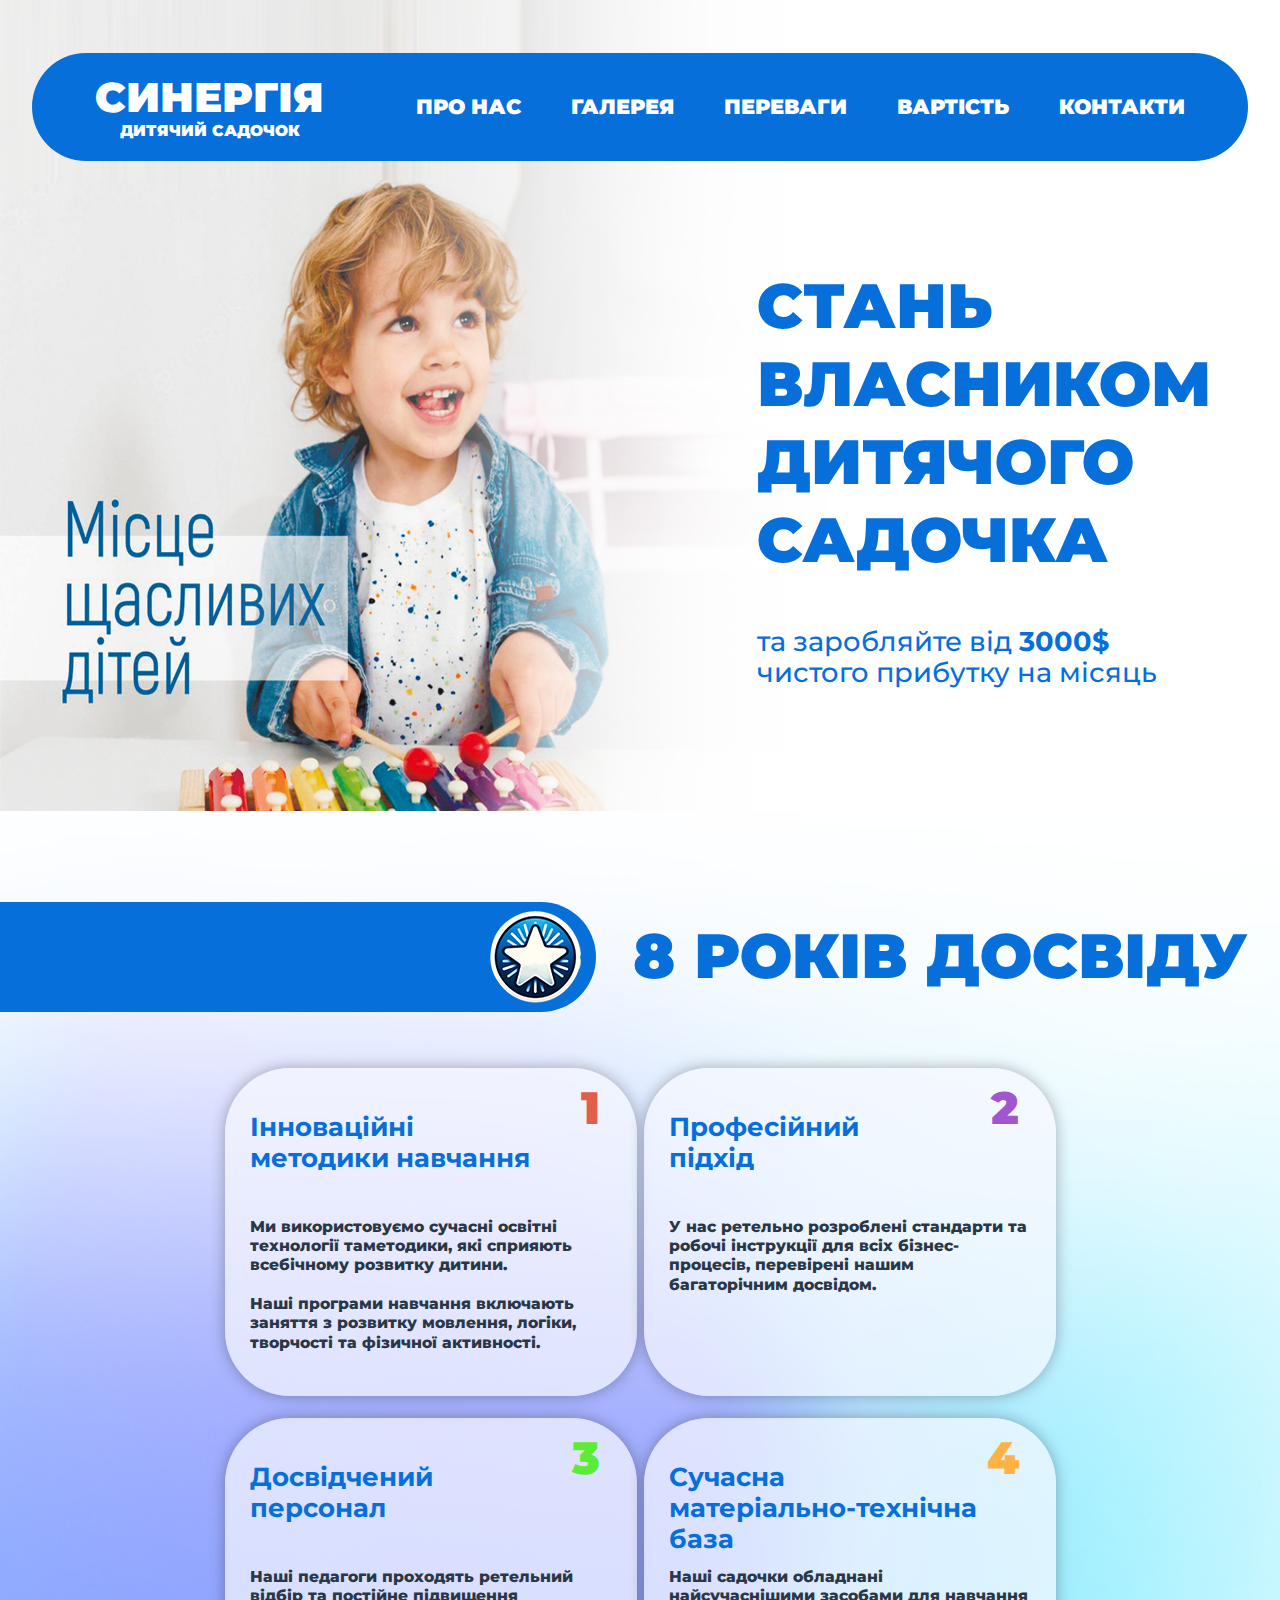
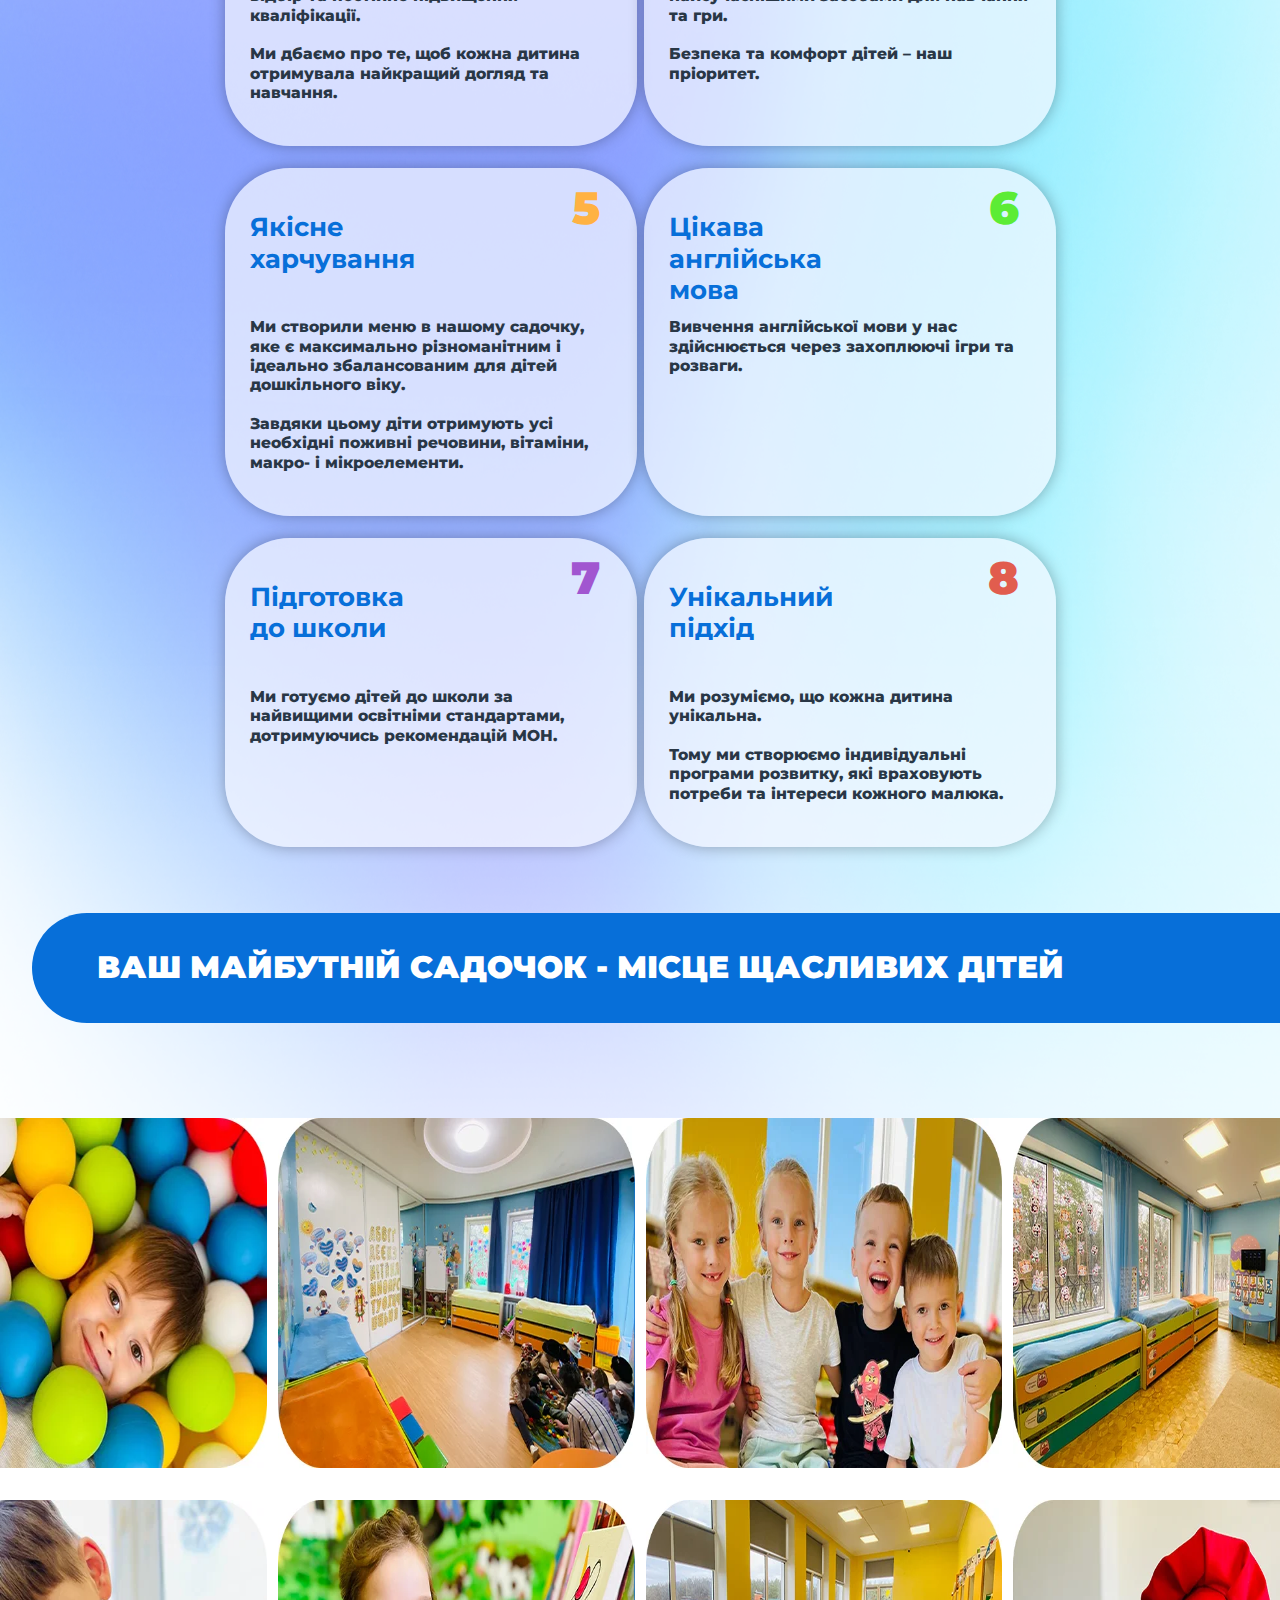
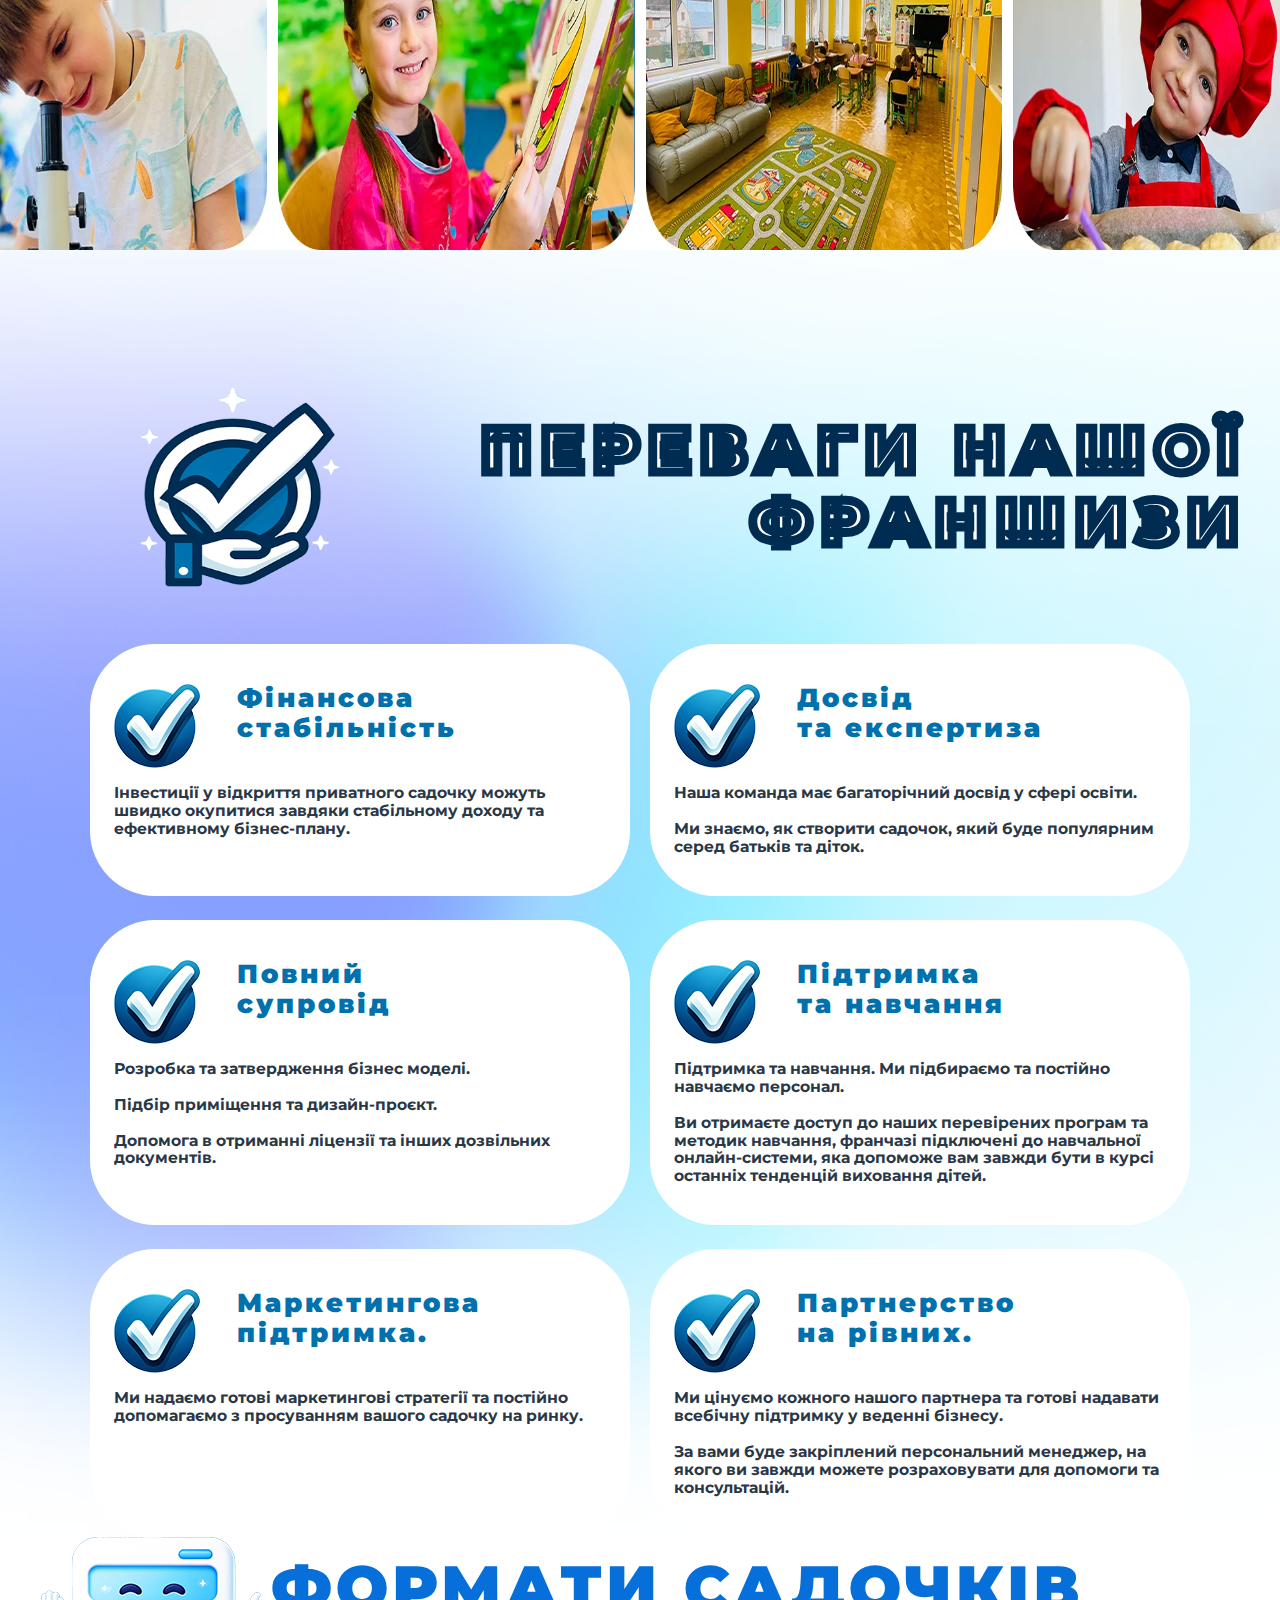
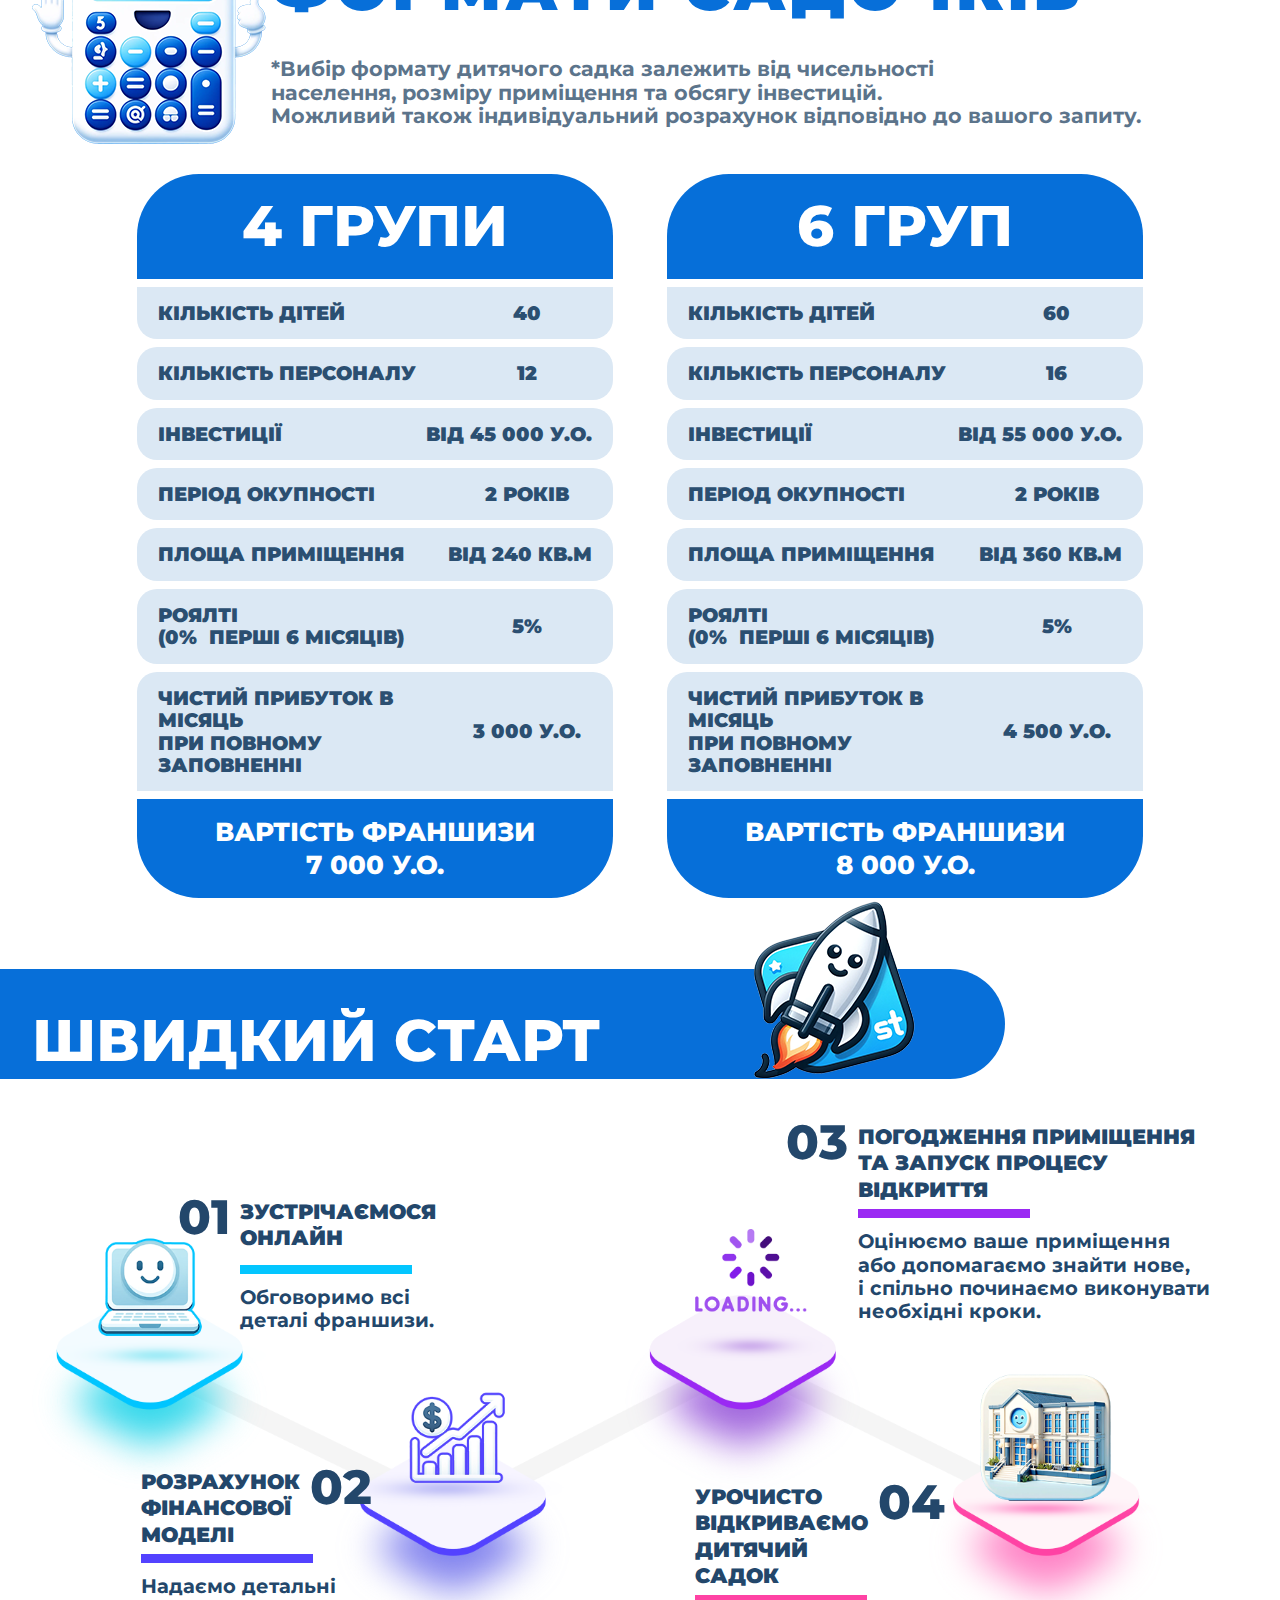
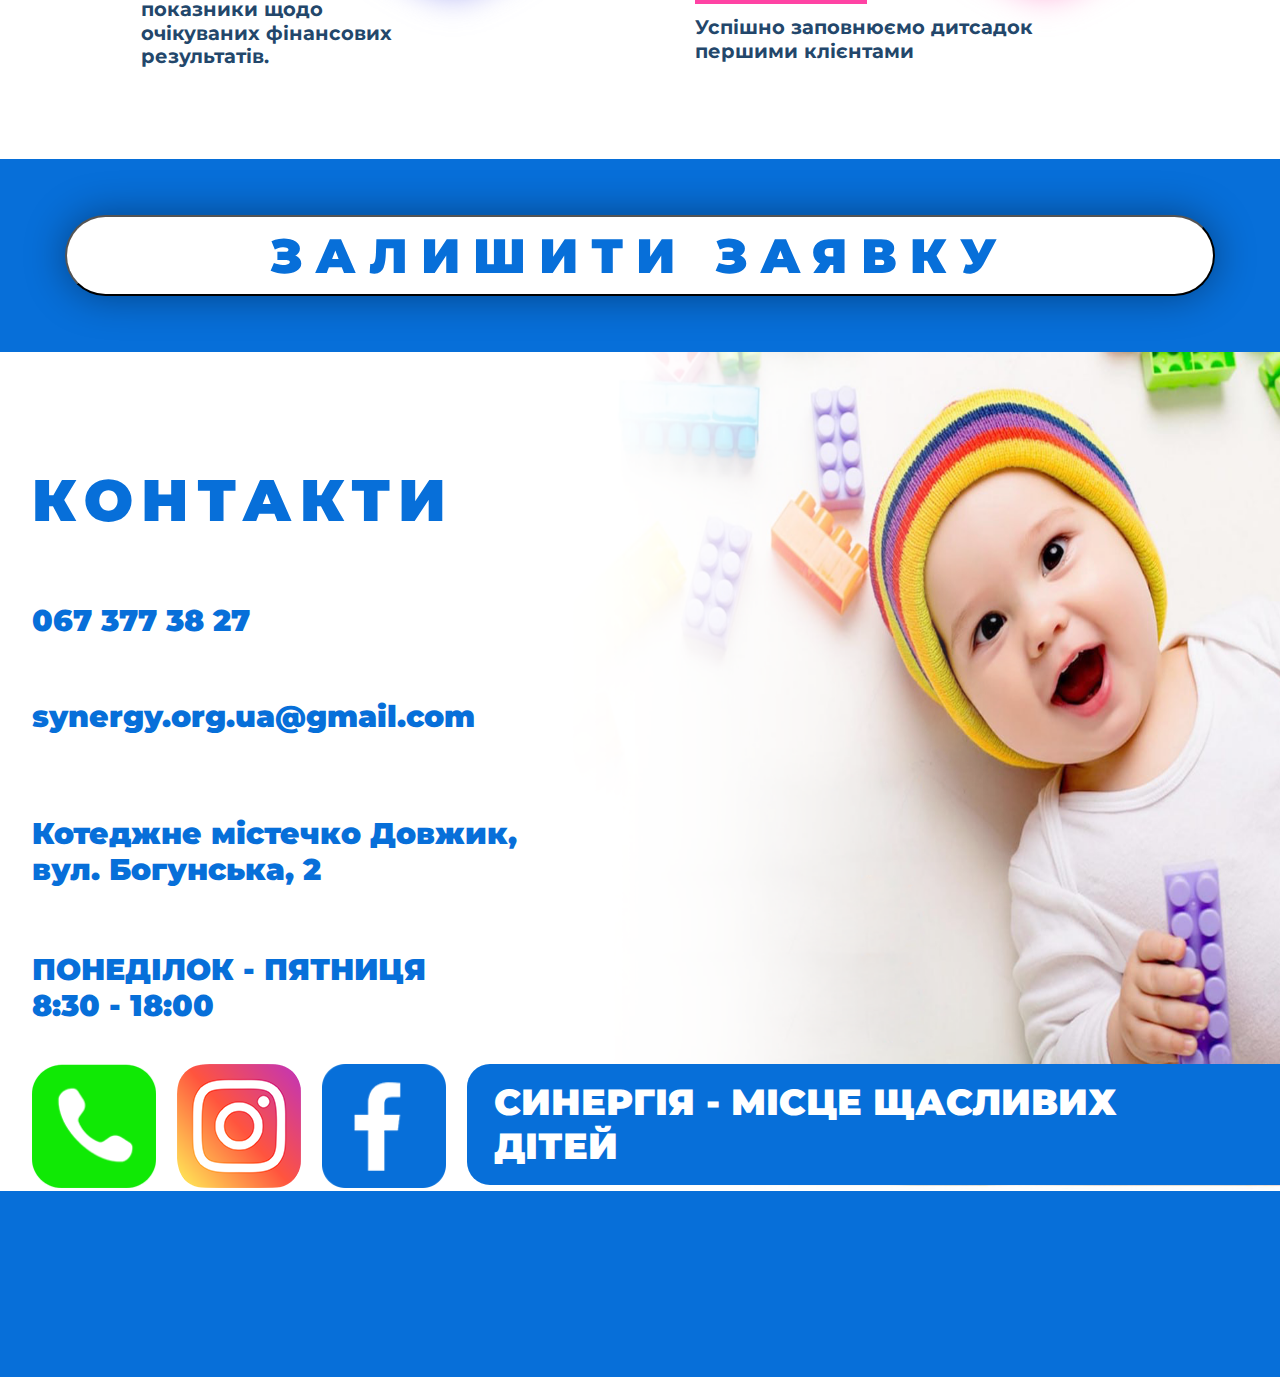
==== index.html @ 69e4f511 "feat: SY-12 added logo and meta" ====
<!DOCTYPE html>
<html lang="en">

<head>
    <meta charset="UTF-8">
    <meta name="viewport" content="width=device-width, initial-scale=1.0">
    <title>Франшиза дитячого садочку «Синергія»</title>
    <meta name="description"
        content="Понад 8 років на досвіду. Повний супровід відкриття садочку. Станьте власником прибуткового освітнього бізнесу та заробляйте разом з нами.">
    <link rel="stylesheet" href="styles.css">
    <link rel="shortcut icon" href="public/images/logo.ico" type="image/x-icon">
</head>

<body>
    <header>
        <div class="container">
            <div class="header-navigation-wrapper">
                <h1 class="header-main-title">
                    <b>Синергія </b><br>
                    дитячий садочок
                </h1>

                <nav id="header-navigation" class="header-navigation">
                    <ul>
                        <li><a href="#about-us" class="header-navigation-link">Про нас</a> </li>
                        <li><a href="#gallery" class="header-navigation-link">Галерея</a></li>
                        <li><a href="#benefits" class="header-navigation-link">Переваги</a></li>
                        <li><a href="#price" class="header-navigation-link">Вартість</a></li>
                        <li><a href="#contacts" class="header-navigation-link">Контакти</a></li>
                    </ul>
                </nav>

                <div id="mobile-menu-burger" class="mobile-menu-burger">
                    <div></div>
                    <div></div>
                    <div></div>
                </div>
            </div>

            <div class="header-content-wrapper">
                <div>
                    <h2 class="header-title">Стань власником дитячого садочка</h2>
                    <p class="header-description">та заробляйте від <b>3000$</b><br> чистого прибутку на місяць</p>
                </div>
            </div>
        </div>
    </header>

    <main>
        <section id="about-us" class="about-us-section">
            <div class="about-us-section-title-wrapper container">
                <div class="about-us-title-image-wrapper">
                    <img src="public/images/star.png" width="91" height="92" alt="Зірка" />
                </div>

                <h3 class="about-us-title">8 років досвіду</h3>
            </div>

            <div class="about-us-cards-wrapper container">
                <div class="about-us-card">
                    <b class="about-us-card-title">
                        Інноваційні
                        <br>
                        методики навчання
                    </b>
                    <span class="red about-us-card-number">1</span>
                    <p class="about-us-card-description">
                        Ми використовуємо сучасні освітні технології таметодики, які сприяють всебічному розвитку
                        дитини.
                        <br>
                        <br>
                        Наші програми навчання
                        включають заняття з розвитку мовлення, логіки, творчості та фізичної активності.
                    </p>
                </div>
                <div class="about-us-card">
                    <b class="about-us-card-title">
                        Професійний
                        <br>
                        підхід
                    </b>
                    <span class="pink about-us-card-number">2</span>
                    <p class="about-us-card-description">
                        У нас ретельно розроблені стандарти та робочі інструкції для всіх
                        бізнес-процесів, перевірені нашим багаторічним досвідом.
                    </p>
                </div>
                <div class="about-us-card">
                    <b class="about-us-card-title">
                        Досвідчений
                        <br>
                        персонал
                    </b>
                    <span class="green about-us-card-number">3</span>
                    <p class="about-us-card-description">
                        Наші педагоги проходять ретельний відбір
                        та постійне
                        підвищення кваліфікації.
                        <br>
                        <br>
                        Ми дбаємо про те,
                        щоб кожна дитина отримувала найкращий
                        догляд та навчання.
                    </p>
                </div>
                <div class="about-us-card">
                    <b class="about-us-card-title">
                        Сучасна
                        <br>
                        матеріально-технічна база
                    </b>
                    <span class="orange about-us-card-number">4</span>
                    <p class="about-us-card-description">
                        Наші садочки обладнані найсучаснішими
                        засобами для
                        навчання та гри.
                        <br>
                        <br>
                        Безпека та комфорт дітей – наш пріоритет.
                    </p>
                </div>
                <div class="about-us-card">
                    <b class="about-us-card-title">
                        Якісне
                        <br>
                        харчування
                    </b>
                    <span class="orange about-us-card-number">5</span>
                    <p class="about-us-card-description">
                        Ми створили меню
                        в нашому садочку,
                        яке є максимально різноманітним
                        і ідеально збалансованим для дітей дошкільного віку.
                        <br>
                        <br>
                        Завдяки цьому діти отримують усі
                        необхідні поживні речовини, вітаміни, макро- і мікроелементи.
                    </p>
                </div>
                <div class="about-us-card">
                    <b class="about-us-card-title">
                        Цікава
                        <br>
                        англійська
                        <br>
                        мова
                    </b>
                    <span class="green about-us-card-number">6</span>
                    <p class="about-us-card-description">
                        Вивчення англійської мови у нас здійснюється через
                        захоплюючі ігри та розваги.
                    </p>
                </div>
                <div class="about-us-card">
                    <b class="about-us-card-title">
                        Підготовка
                        <br>
                        до школи
                    </b>
                    <span class="pink about-us-card-number">7</span>
                    <p class="about-us-card-description">
                        Ми готуємо дітей до школи за найвищими освітніми
                        стандартами, дотримуючись рекомендацій МОН.
                    </p>
                </div>
                <div class="about-us-card">
                    <b class="about-us-card-title">
                        Унікальний
                        <br>
                        підхід
                    </b>
                    <span class="red about-us-card-number">8</span>
                    <p class="about-us-card-description">
                        Ми розуміємо, що кожна дитина унікальна.
                        <br>
                        <br>
                        Тому ми створюємо
                        індивідуальні програми розвитку, які враховують потреби та інтереси кожного малюка.
                    </p>
                </div>
            </div>

            <div id="gallery" class="container about-us-subtitle">
                <h4>ваш майбутній садочок - місце щасливих дітей</h4>
            </div>
        </section>
        <section class="gallery-section">
            <div class="gallery-images-wrapper">
                <div class="gallery-image-wrapper">
                    <picture>
                        <source media="(max-width: 1200px)" srcset="public/images/gallery-mobile-1.png">
                        <source media="(max-width: 1200px)" srcset="public/images/gallery-mobile-1.webp"
                            type="image/webp">
                        <source srcset="public/images/gallery-1.webp" type="image/webp">
                        <img class="gallery-image" src="public/images/gallery-1.jpg" width="549" height="350"
                            alt="Картинка з галереї №1">
                    </picture>
                </div>
                <div class="gallery-image-wrapper">
                    <picture>
                        <source media="(max-width: 1200px)" srcset="public/images/gallery-mobile-2.webp"
                            type="image/webp">
                        <source media="(max-width: 1200px)" srcset="public/images/gallery-mobile-2.png">
                        <source srcset="public/images/gallery-2.webp" type="image/webp">
                        <img class="gallery-image" src="public/images/gallery-2.jpg" width="549" height="350"
                            alt="Картинка з галереї №2">
                    </picture>
                </div>
                <div class="gallery-image-wrapper">
                    <picture>
                        <source media="(max-width: 1200px)" srcset="public/images/gallery-mobile-3.webp"
                            type="image/webp">
                        <source media="(max-width: 1200px)" srcset="public/images/gallery-mobile-3.png">
                        <source srcset="public/images/gallery-3.webp" type="image/webp">
                        <img class="gallery-image" src="public/images/gallery-3.jpg" width="549" height="350"
                            alt="Картинка з галереї №3">
                    </picture>
                </div>
                <div class="gallery-image-wrapper">
                    <picture>
                        <source media="(max-width: 1200px)" srcset="public/images/gallery-mobile-4.webp"
                            type="image/webp">
                        <source media="(max-width: 1200px)" srcset="public/images/gallery-mobile-4.png">
                        <source srcset="public/images/gallery-4.webp" type="image/webp">
                        <img class="gallery-image" src="public/images/gallery-4.jpg" width="549" height="350"
                            alt="Картинка з галереї №4">
                    </picture>
                </div>
                <div class="gallery-image-wrapper">
                    <picture>
                        <source media="(max-width: 1200px)" srcset="public/images/gallery-mobile-5.webp"
                            type="image/webp">
                        <source media="(max-width: 1200px)" srcset="public/images/gallery-mobile-5.png">
                        <source srcset="public/images/gallery-5.webp" type="image/webp">
                        <img class="gallery-image" src="public/images/gallery-5.jpg" width="549" height="350"
                            alt="Картинка з галереї №5">
                    </picture>
                </div>
                <div class="gallery-image-wrapper">
                    <picture>
                        <source media="(max-width: 1200px)" srcset="public/images/gallery-mobile-6.webp"
                            type="image/webp">
                        <source media="(max-width: 1200px)" srcset="public/images/gallery-mobile-6.png">
                        <source srcset="public/images/gallery-6.webp" type="image/webp">
                        <img class="gallery-image" src="public/images/gallery-6.jpg" width="549" height="350"
                            alt="Картинка з галереї №6">
                    </picture>
                </div>
                <div class="gallery-image-wrapper">
                    <picture>
                        <source media="(max-width: 1200px)" srcset="public/images/gallery-mobile-6.webp"
                            type="image/webp">
                        <source media="(max-width: 1200px)" srcset="public/images/gallery-mobile-6.png">
                        <source srcset="public/images/gallery-7.webp" type="image/webp">
                        <img class="gallery-image" src="public/images/gallery-7.jpg" width="549" height="350"
                            alt="Картинка з галереї №7">
                    </picture>
                </div>
                <div class="gallery-image-wrapper">
                    <picture>
                        <source media="(max-width: 1200px)" srcset="public/images/gallery-mobile-6.webp"
                            type="image/webp">
                        <source media="(max-width: 1200px)" srcset="public/images/gallery-mobile-6.png">
                        <source srcset="public/images/gallery-8.webp" type="image/webp">
                        <img class="gallery-image" src="public/images/gallery-8.jpg" width="549" height="350"
                            alt="Картинка з галереї №8">
                    </picture>
                </div>
            </div>
        </section>

        <section id="benefits" class="benefits-section">
            <div class="container">
                <div class="benefits-title-wrapper">
                    <img src="public/images/benefits-title-checkmark.png" width="256" height="291" alt="Галочка">
                    <h4 class="benefits-title">переваги нашої <br> франшизи</h3>
                </div>

                <div class="benefits-cards-wrapper">
                    <div class="benefit-card">
                        <img class="benefit-card-image" src="./public/images/checkmark.png" width="86" height="84"
                            alt="Галочка">
                        <b class="benefit-card-title">Фінансова <br>стабільність</b>
                        <p class="benefit-card-description">Інвестиції у відкриття приватного садочку можуть швидко
                            окупитися завдяки
                            стабільному доходу
                            та ефективному бізнес-плану.</p>
                    </div>

                    <div class="benefit-card">
                        <img class="benefit-card-image" src="./public/images/checkmark.png" width="86" height="84"
                            alt="Галочка">
                        <b class="benefit-card-title">Досвід <br>та експертиза</b>
                        <p class="benefit-card-description">Наша команда має багаторічний досвід у сфері освіти.
                            <br><br>
                            Ми знаємо, як створити садочок, який буде популярним серед батьків та діток.
                        </p>
                    </div>

                    <div class="benefit-card">
                        <img class="benefit-card-image" src="./public/images/checkmark.png" width="86" height="84"
                            alt="Галочка">
                        <b class="benefit-card-title">Повний <br>супровід</b>
                        <p class="benefit-card-description">Розробка та затвердження бізнес моделі.
                            <br><br>
                            Підбір приміщення та
                            дизайн-проєкт.
                            <br><br>
                            Допомога в отриманні ліцензії та інших дозвільних документів.
                        </p>
                    </div>

                    <div class="benefit-card">
                        <img class="benefit-card-image" src="./public/images/checkmark.png" width="86" height="84"
                            alt="Галочка">
                        <b class="benefit-card-title">Підтримка <br>та навчання</b>
                        <p class="benefit-card-description">Підтримка та навчання. Ми підбираємо та постійно навчаємо
                            персонал.
                            <br><br>
                            Ви отримаєте доступ до наших перевірених програм та методик навчання, франчазі підключені до
                            навчальної онлайн-системи, яка допоможе вам завжди бути в курсі останніх тенденцій виховання
                            дітей.
                        </p>
                    </div>

                    <div class="benefit-card">
                        <img class="benefit-card-image" src="./public/images/checkmark.png" width="86" height="84"
                            alt="Галочка">
                        <b class="benefit-card-title">Маркетингова <br>підтримка.</b>
                        <p class="benefit-card-description">Ми надаємо готові маркетингові стратегії та постійно
                            допомагаємо
                            з просуванням вашого садочку на ринку.</p>
                    </div>

                    <div class="benefit-card">
                        <img class="benefit-card-image" src="./public/images/checkmark.png" width="86" height="84"
                            alt="Галочка">
                        <b class="benefit-card-title">Партнерство <br>на рівних.</b>
                        <p class="benefit-card-description">Ми цінуємо кожного нашого партнера та готові надавати
                            всебічну підтримку у
                            веденні бізнесу.
                            <br><br>
                            За вами буде закріплений персональний менеджер, на якого ви завжди можете розраховувати для
                            допомоги та консультацій.
                        </p>
                    </div>
                </div>

            </div>
        </section>

        <section id="price" class="price-section">
            <div class="container">
                <div class="price-section-header">
                    <img class="price-section-header-image" src="public/images/calculator.png" width="234" height="207"
                        alt="Калькулятор">
                    <h4 class="price-section-header-title">формати садочків</h4>
                    <p class="price-section-header-description">*Вибір формату дитячого садка залежить від чисельності
                        <br>
                        населення, розміру приміщення та обсягу інвестицій. <br>
                        Можливий також індивідуальний розрахунок відповідно до вашого запиту.
                    </p>
                </div>

                <div class="franchises-wrapper">
                    <div class="franchise">
                        <div class="franchise-header">
                            <b class="franchise-header-title">4 групи</b>
                        </div>
                        <div class="franchise-details-wrapper">
                            <b>Кількість дітей </b>
                            <b>40</b>
                        </div>
                        <div class="franchise-details-wrapper">
                            <b>Кількість персоналу</b>
                            <b>12</b>
                        </div>
                        <div class="franchise-details-wrapper">
                            <b>Інвестиції</b>
                            <b>від 45 000 у.о.</b>
                        </div>
                        <div class="franchise-details-wrapper">
                            <b>Період окупності</b>
                            <b>2 років</b>
                        </div>
                        <div class="franchise-details-wrapper">
                            <b>Площа приміщення </b>
                            <b>від 240 кв.м</b>
                        </div>
                        <div class="franchise-details-wrapper">
                            <b>Роялті <br>
                                (0%  перші 6 місяців)
                            </b>
                            <b>5%</b>
                        </div>
                        <div class="franchise-details-wrapper">
                            <b>Чистий прибуток в місяць <br>
                                при повному заповненні</b>
                            <b>3 000 у.о.</b>
                        </div>
                        <div class="franchise-footer">
                            <b class="franchise-footer-title">Вартість франшизи <br>
                                7 000 у.о.</b>
                        </div>
                    </div>

                    <div class="franchise">
                        <div class="franchise-header">
                            <b class="franchise-header-title">6 груп</b>
                        </div>
                        <div class="franchise-details-wrapper">
                            <b>Кількість дітей </b>
                            <b>60</b>
                        </div>
                        <div class="franchise-details-wrapper">
                            <b>Кількість персоналу</b>
                            <b>16</b>
                        </div>
                        <div class="franchise-details-wrapper">
                            <b>Інвестиції</b>
                            <b>від 55 000 у.о.</b>
                        </div>
                        <div class="franchise-details-wrapper">
                            <b>Період окупності</b>
                            <b>2 років</b>
                        </div>
                        <div class="franchise-details-wrapper">
                            <b>Площа приміщення </b>
                            <b>від 360 кв.м</b>
                        </div>
                        <div class="franchise-details-wrapper">
                            <b>Роялті <br>
                                (0%  перші 6 місяців)
                            </b>
                            <b>5%</b>
                        </div>
                        <div class="franchise-details-wrapper">
                            <b>Чистий прибуток в місяць <br>
                                при повному заповненні</b>
                            <b>4 500 у.о.</b>
                        </div>
                        <div class="franchise-footer">
                            <b class="franchise-footer-title">Вартість франшизи <br>
                                8 000 у.о.</b>
                        </div>
                    </div>
                </div>
            </div>
        </section>

        <section class="quick-start-section">
            <div class="container">
                <div class="quick-start-section-title-wrapper">
                    <h5 class="quick-start-section-title">
                        швидкий старт
                    </h5>

                    <img src="public/images/rocket.png" width="161" height="178" alt="Рокета">
                </div>

                <div class="quick-start-steps-wrapper">
                    <div class="quick-start-step-wrapper first">
                        <span class="quick-start-step-number">01</span>
                        <b class="quick-start-step-title">ЗУСТРІЧАЄМОСЯ <br>ОНЛАЙН</b>
                        <p class="quick-start-step-description">Обговоримо всі <br>
                            деталі франшизи.</p>
                    </div>

                    <div class="quick-start-step-wrapper second">
                        <span class="quick-start-step-number reverse">02</span>
                        <b class="quick-start-step-title">РОЗРАХУНОК <br>
                            ФІНАНСОВОЇ <br>
                            МОДЕЛІ</b>
                        <p class="quick-start-step-description reverse second">Надаємо детальні <br>
                            показники щодо <br>
                            очікуваних фінансових <br>
                            результатів.</p>
                    </div>

                    <div class="quick-start-step-wrapper third">
                        <span class="quick-start-step-number">03</span>
                        <b class="quick-start-step-title">ПОГОДЖЕННЯ ПРИМІЩЕННЯ <br>
                            ТА ЗАПУСК ПРОЦЕСУ <br>
                            ВІДКРИТТЯ</b>
                        <p class="quick-start-step-description third">Оцінюємо ваше приміщення <br>
                            або допомагаємо знайти нове, <br>
                            і спільно починаємо виконувати <br>
                            необхідні кроки.</p>
                    </div>

                    <div class="quick-start-step-wrapper fourth">
                        <span class="quick-start-step-number reverse">04</span>
                        <b class="quick-start-step-title">УРОЧИСТО<br>
                            ВІДКРИВАЄМО<br>
                            ДИТЯЧИЙ<br>
                            САДОК</b>
                        <p class="quick-start-step-description reverse fourth">Успішно заповнюємо дитсадок <br>
                            першими клієнтами</p>
                    </div>
                </div>

            </div>
        </section>

    </main>

    <footer id="contacts">
        <div class="leave-application-wrapper">
            <div class="container">
                <button id="open-modal-btn" class="leave-application-button">залишити заявку</button>
            </div>
        </div>

        <div class="container footer-contacts-wrapper">
            <h6 class="footer-title">контакти</h6>
            <a href="tel:+0673773827">067 377 38 27</a>
            <a href="mailto:synergy.org.ua@gmail.com">synergy.org.ua@gmail.com</a>
            <a href="https://maps.app.goo.gl/qr6xieVnve56xotXA">Котеджне містечко Довжик,
                <br>
                вул. Богунська, 2</a>
            <b>ПОНЕДІЛОК - ПЯТНИЦЯ <br>
                8:30 - 18:00</b>

            <div class="social-links-wrapper">
                <a href="#">
                    <img src="public/images/phone.png" width="124" height="124" alt="Телефон">
                </a>

                <a href="#">
                    <img src="public/images/instagram.png" width="124" height="124" alt="Інстаграм">
                </a>

                <a href="#">
                    <img src="public/images/facebook.png" width="124" height="124" alt="Фейсбук">
                </a>

                <div class="footer-right-label">
                    <b>cинергія - місце щасливих дітей</b>
                </div>
            </div>
        </div>

        <div class="footer-empty-box"></div>
    </footer>

    <div id="modal" class="modal" tabindex="-1" role="dialog">
        <div class="modal-content-container">
            <div class="modal-header">
                <b class="modal-title">Заявка<br> на партнерство</b>
                <button id="close-modal-btn" class="icon-button">
                    <img class="modal-close-icon" src="public/images/modal-close-icon.png" width="37" height="37"
                        alt="">
                </button>
            </div>

            <div class="modal-content-wrapper">
                <form class="order-form" action="https://formsubmit.co/mailsinergiya@gmail.com" method="POST">
                    <input tabindex="1" autocomplete="off" autofocus name='fullname' maxlength="100" class="text-field"
                        placeholder="П.І.Б" type="text" required>
                    <input tabindex="1" name='phone' autocomplete="off" class="text-field"
                        placeholder="+38 (***) *** ** **" required type="text" pattern="^38\d{10}$">
                    <input tabindex="1" name='city' autocomplete="off" maxlength="100" class="text-field"
                        placeholder="Місто" type="text" required>

                    <button class="submit-button" tabindex="1" type="submit">Відправити</button>
                </form>

                <div class="modal-right-content-wrapper">
                    <b class="modal-right-content-title">Синергія</b>
                    <p class="modal-right-content-description">дитячий садочок</p>
                    <img tabindex="1" src="public/images/modal-image.png" width="364" height="364" alt="">
                </div>
            </div>
        </div>
    </div>

    <div id="backdrop" class="backdrop"></div>
    <script src="main.js"></script>
</body>

</html>
---- styles.css ----
@import "./normalize.css";
@import "./fonts.css";
@import "./common.css";
@import "./modal.css";

/* header */
header {
  background: url("public/images/header-bg.png") no-repeat;
  background-size: 100% 100%;
  padding: 53px 0 122px 0;
}

.header-navigation-wrapper {
  background-color: var(--primary);
  justify-content: space-between;
  border-radius: 73px;
  align-items: center;
  color: var(--white);
  padding: 21px 63px;
  display: flex;
}

.header-main-title {
  text-transform: uppercase;
  text-align: center;
  font-weight: 900;
  font-size: 1.5rem;
}

.header-main-title b {
  font-weight: 900;
  font-size: 4rem;
}

.header-navigation-link {
  text-transform: uppercase;
  color: var(--white);
  font-weight: 900;
  font-size: 2rem;
}

.header-navigation-wrapper ul {
  display: flex;
  gap: 50px;
}

.header-content-wrapper {
  justify-content: flex-end;
  align-items: center;
  padding-right: 37px;
  padding-top: 106px;
  display: flex;
}

.header-title {
  text-transform: uppercase;
  color: var(--primary);
  width: min-content;
  line-height: 125%;
  font-weight: 900;
  font-size: 6rem;
}

.header-description {
  color: var(--primary);
  font-size: 2.625rem;
  padding-top: 47px;
  font-weight: 500;
}

.header-navigation.mobile {
  background-color: rgba(29, 124, 217, 0.95);
  border-bottom-right-radius: 55px;
  border-top-right-radius: 55px;
  padding: 70px 20px;
  min-width: 80dvw;
  overflow: hidden;
  position: fixed;
  display: block;
  z-index: 1003;
  left: 0;
  top: 0;
}

.header-navigation.mobile ul {
  flex-direction: column;
}

.mobile-menu-burger {
  flex-direction: column;
  margin-top: 25px;
  display: none;
  width: 74px;
  gap: 13px;
}

.mobile-menu-burger > div {
  background-color: var(--primary);
  border-radius: 10px;
  height: 9px;
}

@media screen and (max-width: 1200px) {
  .header-navigation {
    display: none;
  }

  .mobile-menu-burger {
    display: flex;
  }

  header {
    background-image: url("public/images/header-mobile-bg.png");
    padding: 10px 0 32px 0;
    min-height: 1281px;
  }

  .header-navigation-wrapper {
    justify-content: space-between;
    background-color: transparent;
    border-radius: 0;
    align-items: flex-start;
    padding: 0px 0px;
    display: flex;
    color: var(--primary);
  }

  .header-main-title {
    text-align: left;
    font-weight: 700;
    font-size: 2.5rem;
  }

  .header-main-title b {
    font-size: 6rem;
  }

  .header-content-wrapper {
    justify-content: flex-start;
    padding-top: 100px;
  }

  .header-content-wrapper > div {
    flex-basis: 60%;
  }

  .header-title {
    color: var(--primary);
    line-height: 125%;
    font-weight: 900;
    max-width: 760px;
  }

  .header-description {
    padding-top: 13px;
    max-width: 257px;
    font-size: 2rem;
  }
}

@media screen and (max-width: 720px) {
  header {
    min-height: 1281px;
  }
}

@media screen and (max-width: 620px) {
  header {
    min-height: 1021px;
  }

  .mobile-menu-burger {
    margin-top: 13px;
    width: 50px;
    gap: 8px;
  }

  .mobile-menu-burger > div {
    background-color: var(--primary);
    border-radius: 10px;
    height: 7px;
  }
}

@media screen and (max-width: 520px) {
  header {
    min-height: 921px;
  }
}

@media screen and (max-width: 450px) {
  header {
    min-height: 761px;
  }
}

@media screen and (max-width: 400px) {
  header {
    min-height: 920px;
    background-size: cover;
  }
}

/* about us */
.about-us-section {
  background: url("public/images/about-us-bg.png") no-repeat;
  background-size: 100% 100%;
  padding-bottom: 95px;
  padding-top: 91px;
}

.about-us-section-title-wrapper {
  align-items: center;
  display: flex;
  gap: 37px;
}

.about-us-title-image-wrapper {
  border-bottom-right-radius: 55px;
  background-color: var(--primary);
  border-top-right-radius: 55px;
  position: relative;
  padding: 9px 15px;
  text-align: right;
  height: 110px;
  z-index: 2;
  flex: 1;
}

.about-us-title-image-wrapper img {
  height: 100%;
  width: auto;
}

.about-us-title-image-wrapper::before {
  background-color: var(--primary);
  position: absolute;
  height: 110px;
  width: 100vw;
  left: -99vw;
  content: "";
  top: 0;
}

.about-us-title {
  text-transform: uppercase;
  color: var(--primary);
  text-align: right;
  font-weight: 900;
  font-size: 6rem;
}

.about-us-cards-wrapper {
  justify-content: center;
  padding-top: 56px;
  column-gap: 7px;
  flex-wrap: wrap;
  display: flex;
  row-gap: 22px;
}

.about-us-card {
  background-color: rgba(246, 248, 255, 0.7);
  box-shadow: 0 0 15px 0 rgb(0, 0, 0, 0.3);
  grid-template-rows: minmax(auto, 144px) 1fr;
  border-radius: 65px;
  padding: 44px 25px;
  position: relative;
  max-width: 412px;
  display: grid;
  flex-grow: 1;
}

.about-us-card-number {
  font-size: 4.375rem;
  position: absolute;
  line-height: 100%;
  font-weight: 900;
  right: 37px;
  top: 17px;
}

.about-us-card span.red {
  color: #e15d4e;
}

.about-us-card span.pink {
  color: #a156d0;
}

.about-us-card span.green {
  color: #5cec35;
}

.about-us-card span.orange {
  color: #ffb243;
}

.about-us-card-title {
  color: var(--primary);
  line-height: 120%;
  font-size: 2.5rem;
}

.about-us-card-description {
  font-weight: 800;
  line-height: 124%;
  font-size: 1.5rem;
  color: #293746;
  margin-top: 10px;
}

.about-us-subtitle {
  background-color: var(--primary);
  border-bottom-left-radius: 55px;
  border-top-left-radius: 55px;
  padding: 27px 0 27px 65px;
  align-items: center;
  margin-top: 66px;
  height: 110px;
  display: flex;
}

.about-us-subtitle::after {
  background-color: var(--primary);
  position: absolute;
  height: 110px;
  width: 50vw;
  content: "";
  right: 0;
}

.about-us-subtitle h4 {
  text-transform: uppercase;
  position: relative;
  font-weight: 900;
  font-size: 3rem;
  color: #fff;
  z-index: 2;
}

@media screen and (max-width: 1620px) {
  .about-us-card {
    grid-template-rows: 114px 1fr;
  }
}

@media screen and (max-width: 1520px) {
  .about-us-card {
    grid-template-rows: 100px 1fr;
  }
}

@media screen and (max-width: 1320px) {
  .about-us-card {
    grid-template-rows: 95px 1fr;
  }
}

@media screen and (max-width: 1200px) {
  .about-us-section {
    background-size: 100% 100%;
    background-image: none;
    padding-bottom: 35px;
    padding-top: 141px;
    position: relative;
  }

  .about-us-section::before {
    background-image: url("public/images/about-us-mobile-bg.png");
    background-size: 100% 100%;
    position: absolute;
    bottom: -1600px;
    content: "";
    z-index: -1;
    right: 0;
    left: 0;
    top: 0;
  }

  .about-us-section-title-wrapper {
    gap: 15px;
  }

  .about-us-title-image-wrapper {
    height: 50px;
    padding: 4px;
  }

  .about-us-title-image-wrapper::before {
    height: 50px;
  }

  .about-us-left-label {
    justify-content: flex-end;
    align-items: center;
    display: flex;
    padding: 2px;
    right: 67%;
  }

  .about-us-left-label > img {
    width: 28px;
    height: 28px;
  }

  .about-us-title {
    letter-spacing: 3px;
    font-size: 2.5rem;
  }

  .about-us-cards-wrapper {
    padding-top: 42px;
    row-gap: 21px;
  }

  .about-us-card {
    grid-template-rows: auto 1fr;
    padding: 53px 33px 48px 33px;
    border-radius: 45px;
    max-width: 640px;
  }

  .about-us-card-title {
    font-size: 3rem;
    font-weight: 900;
    letter-spacing: -1px;
    line-height: 120%;
  }

  .about-us-card-number {
    font-size: 5.375rem;
    font-weight: 900;
  }

  .about-us-card-description {
    font-weight: 600;
    font-size: 2rem;
    line-height: 115%;
    color: #293746;
    margin-top: 10px;
    letter-spacing: -2%;
  }

  .about-us-subtitle {
    padding: 15px 0px 15px 48px;
    max-width: 70%;
    margin-top: 26px;
    height: 95px;
  }

  .about-us-subtitle::after {
    height: 95px;
  }

  .about-us-subtitle h4 {
    letter-spacing: -2%;
    font-size: 1.75rem;
    line-height: 112%;
  }

  .about-us-subtitle::before {
    height: 65px;
  }
}

@media screen and (max-width: 576px) {
  .about-us-card {
    border-radius: 30px;
    padding: 23px;
  }

  .about-us-card-title {
    max-width: 88%;
  }

  .about-us-card-description {
    margin-top: 20px;
  }

  .about-us-card-title br {
    display: none;
  }
}
/* gallery */

.gallery-images-wrapper {
  grid-template: 350px 350px / 0.75fr 1fr 1fr 0.75fr;
  column-gap: 11px;
  row-gap: 32px;
  display: grid;
}

.gallery-image {
  height: 100%;
  width: 100%;
}

@media screen and (max-width: 1200px) {
  .gallery-images-wrapper {
    grid-template: repeat(2, 306px) / 1fr 1fr 1fr;
    padding: 0px 10px;
    gap: 10px;
  }

  .gallery-image-wrapper:nth-of-type(7),
  .gallery-image-wrapper:nth-of-type(8) {
    display: none;
  }
}

@media screen and (max-width: 576px) {
  .gallery-images-wrapper {
    grid-template: repeat(3, auto) / 1fr 1fr;
  }
}

/* benefits */
.benefits-section {
  padding-top: 137px;
  position: relative;
}

.benefits-section::before {
  background-image: url("public/images/benefits-bg.png");
  background-repeat: no-repeat;
  background-size: 100% 100%;
  position: absolute;
  content: "";
  z-index: -2;
  bottom: 0;
  right: 0;
  left: 0;
  top: 0;
}

.benefits-title-wrapper {
  justify-content: space-between;
  padding-bottom: 57px;
  padding-left: 138px;
  align-items: center;
  display: flex;
}

.benefits-title {
  -webkit-text-stroke: 9px #002c51;
  text-transform: uppercase;
  letter-spacing: 10px;
  color: var(--white);
  text-align: right;
  font-weight: 800;
  font-size: 6rem;
}

.benefits-cards-wrapper {
  justify-content: center;
  column-gap: 20px;
  flex-wrap: wrap;
  display: flex;
  row-gap: 24px;
}

.benefit-card {
  grid-template: 100px 1fr / 0.25fr 0.75fr;
  background-color: rgb(255, 255, 255);
  border-radius: 65px;
  padding: 40px 24px;
  max-width: 540px;
  display: grid;
}

.benefit-card-title {
  color: #0071ad;
  font-size: 2.5rem;
  font-weight: 900;
  letter-spacing: 3px;
}

.benefit-card-description {
  grid-column: span 2;
  font-size: 1.5rem;
  color: #293746;
  font-weight: 700;
}

@media screen and (max-width: 1500px) {
  .benefits-title-wrapper {
    padding-left: 108px;
  }

  .benefits-title-wrapper img {
    height: 200px;
    width: 200px;
  }
}

@media screen and (max-width: 1200px) {
  .benefits-section {
    padding-top: 27px;
  }

  .benefits-section::before {
    background-image: url("public/images/benefits-mobile-bg.png");
    bottom: -243px;
  }

  .benefits-title-wrapper {
    padding-bottom: 27px;
    padding-left: 0px;
    gap: 25px;
  }

  .benefits-title-wrapper img {
    height: 80px;
    width: 80px;
  }

  .benefits-title {
    font-size: 1.5625rem;
    letter-spacing: 3px;
    color: black;
  }

  .benefits-cards-wrapper {
    gap: 15px;
  }

  .benefit-card {
    background-color: rgb(255, 255, 255, 0.7);
    grid-template: auto 1fr / auto 1fr;
    border-radius: 35px;
    padding: 24px 15px;
    max-width: 500px;
    gap: 20px;
  }

  .benefit-card-image {
    height: 65px;
    width: 65px;
  }
}

@media screen and (max-width: 720px) {
  .benefit-card {
    max-width: 678px;
  }
}

/* price */
.price-section-header {
  grid-template: auto auto / auto 1fr;
  margin-bottom: 30px;
  align-items: center;
  column-gap: 5px;
  display: grid;
}

.price-section-header-image {
  grid-row: span 2;
}

.price-section-header-title {
  text-transform: uppercase;
  color: var(--primary);
  letter-spacing: 4px;
  font-size: 6rem;
  font-weight: 900;
}

.price-section-header-description {
  line-height: 113%;
  font-weight: 700;
  font-size: 2rem;
  color: #5c748b;
}

.franchises-wrapper {
  justify-content: center;
  flex-wrap: wrap;
  display: flex;
  gap: 54px;
}

.franchise {
  flex-direction: column;
  max-width: 766px;
  display: flex;
  gap: 8px;
}

.franchise-header,
.franchise-footer {
  background-color: #066fd9;
  border-radius: 62px;
  text-align: center;
  padding: 17px 0;
}

.franchise-header-title {
  text-transform: uppercase;
  color: var(--white);
  font-size: 5.5rem;
  line-height: 124%;
  font-weight: 800;
  flex: 1;
}

.franchise-footer-title {
  text-transform: uppercase;
  color: var(--white);
  font-size: 2.5rem;
  line-height: 124%;
  font-weight: 800;
  flex: 1;
}

.franchise-header {
  border-bottom-right-radius: 0;
  border-bottom-left-radius: 0;
}

.franchise-footer {
  border-top-right-radius: 0;
  border-top-left-radius: 0;
}

.franchise-details-wrapper {
  justify-content: space-between;
  background-color: #dbe8f4;
  text-transform: uppercase;
  align-items: center;
  border-radius: 20px;
  font-size: 1.875rem;
  padding: 15px 21px;
  font-weight: 900;
  color: #2b4f71;
  display: flex;
}

.franchise-details-wrapper:nth-of-type(2) {
  border-top-right-radius: 0;
  border-top-left-radius: 0;
}

.franchise-details-wrapper:nth-of-type(8) {
  border-bottom-right-radius: 0;
  border-bottom-left-radius: 0;
}

.franchise-details-wrapper > b:nth-of-type(2) {
  text-align: center;
  text-wrap: nowrap;
  min-width: 30%;
}

@media screen and (max-width: 1200px) {
  .price-section {
    padding-top: 34px;
  }

  .price-section-header {
    grid-template: auto auto / auto 1fr;
    margin-bottom: 30px;
    row-gap: 10px;
    column-gap: 0;
  }

  .price-section-header-image {
    max-height: 160px;
    max-width: 180px;
    grid-row: span 1;
  }

  .price-section-header-title {
    font-size: 4.375rem;
    font-weight: 900;
  }

  .price-section-header-description {
    grid-column: span 2;
    padding-left: 15px;
    font-size: 1.5rem;
    color: #546e85;
  }

  .price-section-header-description br {
    display: none;
  }

  .franchises-wrapper {
    gap: 50px;
  }

  .franchise {
    gap: 4px;
  }

  .franchise-details-wrapper {
    border-radius: 35px;
  }

  .franchise-header-title {
    font-size: 4.375rem;
  }

  .franchise-footer-title {
    font-size: 2rem;
  }
}

@media screen and (max-width: 576px) {
  .price-section-header-image {
    max-height: 120px;
    max-width: 140px;
  }
}

/* quick start */
.quick-start-section {
  padding-top: 71px;
  overflow: hidden;
}

.quick-start-section-title-wrapper {
  justify-content: space-between;
  background-color: var(--primary);
  border-bottom-right-radius: 55px;
  border-top-right-radius: 55px;
  align-items: flex-end;
  padding-right: 90px;
  margin-bottom: 21px;
  position: relative;
  max-width: 80%;
  display: flex;
  height: 110px;
}

.quick-start-section-title-wrapper::before {
  background-color: var(--primary);
  position: absolute;
  height: 110px;
  width: 100vw;
  left: -99vw;
  content: "";
  z-index: -1;
}

.quick-start-section-title {
  text-transform: uppercase;
  color: var(--white);
  font-size: 5.625rem;
  line-height: 132%;
  font-weight: 800;
}

.quick-start-steps-wrapper {
  background-image: url("public/images/quick-start-steps-bg.png");
  background-size: 93% auto;
  grid-template: auto auto / 1fr 1fr;
  background-repeat: no-repeat;
  margin-top: 150px;
  row-gap: 130px;
  display: grid;
}

.quick-start-step-wrapper {
  grid-template: auto auto / auto 1fr;
  align-content: start;
  position: relative;
  column-gap: 10px;
  display: grid;
  row-gap: 27px;
  z-index: -1;
}

.quick-start-step-wrapper.first {
  position: relative;
  top: -30px;
  left: 24%;
  order: 1;
}

.quick-start-step-wrapper.second {
  position: relative;
  top: -90px;
  left: 18%;
  z-index: 1;
  order: 3;
}

.quick-start-step-wrapper.third {
  position: relative;
  top: -105px;
  left: 24%;
  order: 2;
}

.quick-start-step-wrapper.fourth {
  position: relative;
  z-index: 1;
  top: -75px;
  left: 9%;
  order: 4;
}

.quick-start-step-number {
  font-size: 4.625rem;
  position: relative;
  line-height: 124%;
  font-weight: 800;
  color: #23476b;
  top: -12px;
}

.quick-start-step-number.reverse {
  grid-column: 2/3;
  grid-row: 1/2;
}

.quick-start-step-title {
  text-transform: uppercase;
  line-height: 127%;
  font-weight: 900;
  font-size: 2rem;
  color: #23476b;
}

.quick-start-step-description {
  font-size: 1.875rem;
  position: relative;
  line-height: 120%;
  font-weight: 700;
  grid-column: 2/3;
  color: #23476b;
}

.quick-start-step-description.reverse {
  grid-column: span 2;
}

.quick-start-step-description::before {
  background-color: #03c6ff;
  position: absolute;
  width: 172px;
  content: "";
  height: 9px;
  top: -21px;
  left: 0px;
}

.quick-start-step-description.second::before {
  background-color: #5342ff;
}

.quick-start-step-description.third::before {
  background-color: #9a29f3;
}

.quick-start-step-description.fourth::before {
  background-color: #ff43a4;
}

@media screen and (max-width: 1200px) {
  .quick-start-section {
    padding-top: 50px;
  }

  .quick-start-section-title-wrapper {
    margin-bottom: 14px;
    padding-right: 0px;
    max-width: 100%;
    height: 57px;
  }

  .quick-start-section-title-wrapper::before {
    height: 57px;
  }

  .quick-start-section-title {
    font-size: 2.875rem;
  }

  .quick-start-section-title-wrapper img {
    position: relative;
    height: 120px;
    width: 108px;
    right: -10px;
    top: 20px;
  }

  .quick-start-steps-wrapper {
    background-image: url("public/images/quick-start-steps-mobile-bg.png");
    grid-template: repeat(4, auto) / 1fr;
    background-size: 100% 100%;
    min-height: 1300px;
    margin-top: 20px;
    max-width: 646px;
    margin: 0 auto;
  }

  .quick-start-step-wrapper {
    max-width: 400px;
    justify-self: end;
  }

  .quick-start-step-wrapper.first {
    justify-self: end;
    left: 6%;
    top: 40%;
    order: 1;
  }

  .quick-start-step-wrapper.second {
    position: relative;
    left: 6%;
    top: -2%;
    order: 2;
    justify-self: start;
  }

  .quick-start-step-wrapper.third {
    position: relative;
    z-index: 1;
    left: 7%;
    top: 25%;
    order: 3;
  }

  .quick-start-step-wrapper.fourth {
    position: relative;
    justify-self: start;
    left: 6%;
    top: -95px;
    z-index: 1;
    order: 4;
  }

  .quick-start-step-number {
    font-size: 3.625rem;
    position: relative;
    color: #23476b;
    top: -12px;
  }

  .quick-start-step-number.reverse {
    grid-column: 2/3;
    grid-row: 1/2;
  }

  .quick-start-step-title {
    font-size: 1.5rem;
  }

  .quick-start-step-description {
    line-height: 124%;
    font-size: 1.25rem;
    max-width: 270px;
  }

  .quick-start-step-description br {
    display: none;
  }

  .quick-start-step-description::before {
    background-color: #03c6ff;
    position: absolute;
    width: 172px;
    content: "";
    height: 9px;
    top: -21px;
    left: 0px;
  }
}

@media screen and (max-width: 576px) {
  .quick-start-steps-wrapper {
    background-size: 100% auto;
    min-height: 1010px;
    max-width: 100%;
    padding: 10px 10px;
  }

  .quick-start-step-wrapper {
    row-gap: 0;
    max-width: 200px;
  }

  .quick-start-step-description::before {
    max-width: 100%;
  }

  .quick-start-steps-wrapper > .quick-start-step-wrapper:nth-of-type(1) {
    left: 0%;
    top: 10%;
  }

  .quick-start-steps-wrapper > .quick-start-step-wrapper:nth-of-type(2) {
    position: relative;
    left: -5%;
    top: -75%;
  }

  .quick-start-steps-wrapper > .quick-start-step-wrapper:nth-of-type(3) {
    position: relative;
    left: 0%;
    top: -10%;
  }

  .quick-start-steps-wrapper > .quick-start-step-wrapper:nth-of-type(4) {
    position: relative;
    left: 6%;
    top: -95px;
    z-index: 1;
    order: 4;
  }
}

/* footer */
footer {
  background: url("public/images/footer-bg.png") no-repeat;
  background-size: 100% 100%;
}

.leave-application-wrapper {
  background-color: var(--primary);
  padding: 56px 0;
}

.leave-application-wrapper > .container {
  justify-content: center;
  padding: 0 33px;
  display: flex;
}

.leave-application-button {
  box-shadow: 0 0 40px 0 rgba(0, 0, 0, 0.4);
  background-color: var(--white);
  text-transform: uppercase;
  color: var(--primary);
  letter-spacing: 13px;
  border-radius: 73px;
  font-size: 4.625rem;
  text-align: center;
  line-height: 120%;
  font-weight: 900;
  cursor: pointer;
  padding: 10px 0;
  flex-grow: 1;
}

.footer-contacts-wrapper {
  align-items: flex-start;
  flex-direction: column;
  color: var(--primary);
  padding-top: 112px;
  display: flex;
}

.footer-title {
  text-transform: uppercase;
  font-size: 5.625rem;
  letter-spacing: 8px;
  margin-bottom: 66px;
  line-height: 124%;
  font-weight: 900;
}

.footer-contacts-wrapper > b {
  margin: 65px 0 40px 0;
}

.footer-contacts-wrapper > a,
.footer-contacts-wrapper > b {
  font-size: 2.875rem;
  line-height: 120%;
  font-weight: 900;
}

.footer-contacts-wrapper > a[href^="mailto"] {
  margin: 60px 0 81px 0;
}

.social-links-wrapper {
  display: flex;
  gap: 21px;
}

.footer-right-label {
  background-color: var(--primary);
  border-bottom-left-radius: 23px;
  border-top-left-radius: 23px;
  align-items: center;
  padding: 27px;
  display: flex;
  height: 121px;
}

.footer-right-label b {
  text-transform: uppercase;
  color: var(--white);
  position: relative;
  font-size: 3.5rem;
  line-height: 120%;
  font-weight: 900;
  z-index: 2;
}

.footer-right-label:after {
  background-color: var(--primary);
  position: absolute;
  height: 121px;
  content: "";
  width: 50vw;
  right: 0px;
}

.footer-empty-box {
  background-color: var(--primary);
  height: 186px;
}

@media screen and (max-width: 1200px) {
  .leave-application-wrapper {
    padding: 26px 0;
  }

  .leave-application-wrapper > .container {
    padding: 0 10px;
  }

  .leave-application-button {
    border-radius: 33px;
    letter-spacing: 6px;
    font-size: 2.25rem;
  }

  .footer-contacts-wrapper {
    padding-top: 39px;
  }

  .footer-title {
    letter-spacing: 9px;
    font-size: 3.5rem;
    margin-bottom: 0;
  }

  .footer-contacts-wrapper > a[href^="mailto"] {
    margin: 17px 0 31px 0;
    font-size: 1.375rem;
  }

  .footer-contacts-wrapper > a[href*="maps"] {
    font-size: 1.125rem;
  }

  .footer-contacts-wrapper > b {
    margin: 24px 0 22px 0;
    font-size: 1.125rem;
  }

  .social-links-wrapper {
    gap: 8px;
  }

  .social-links-wrapper img {
    width: 47px;
    height: 47px;
  }

  .footer-right-label {
    border-bottom-left-radius: 20px;
    border-top-left-radius: 20px;
    padding: 11px;
    height: 45px;
  }

  .footer-right-label:after {
    height: 45px;
  }

  .footer-right-label b {
    font-size: 1.25rem;
  }

  .footer-empty-box {
    height: 70px;
  }
}
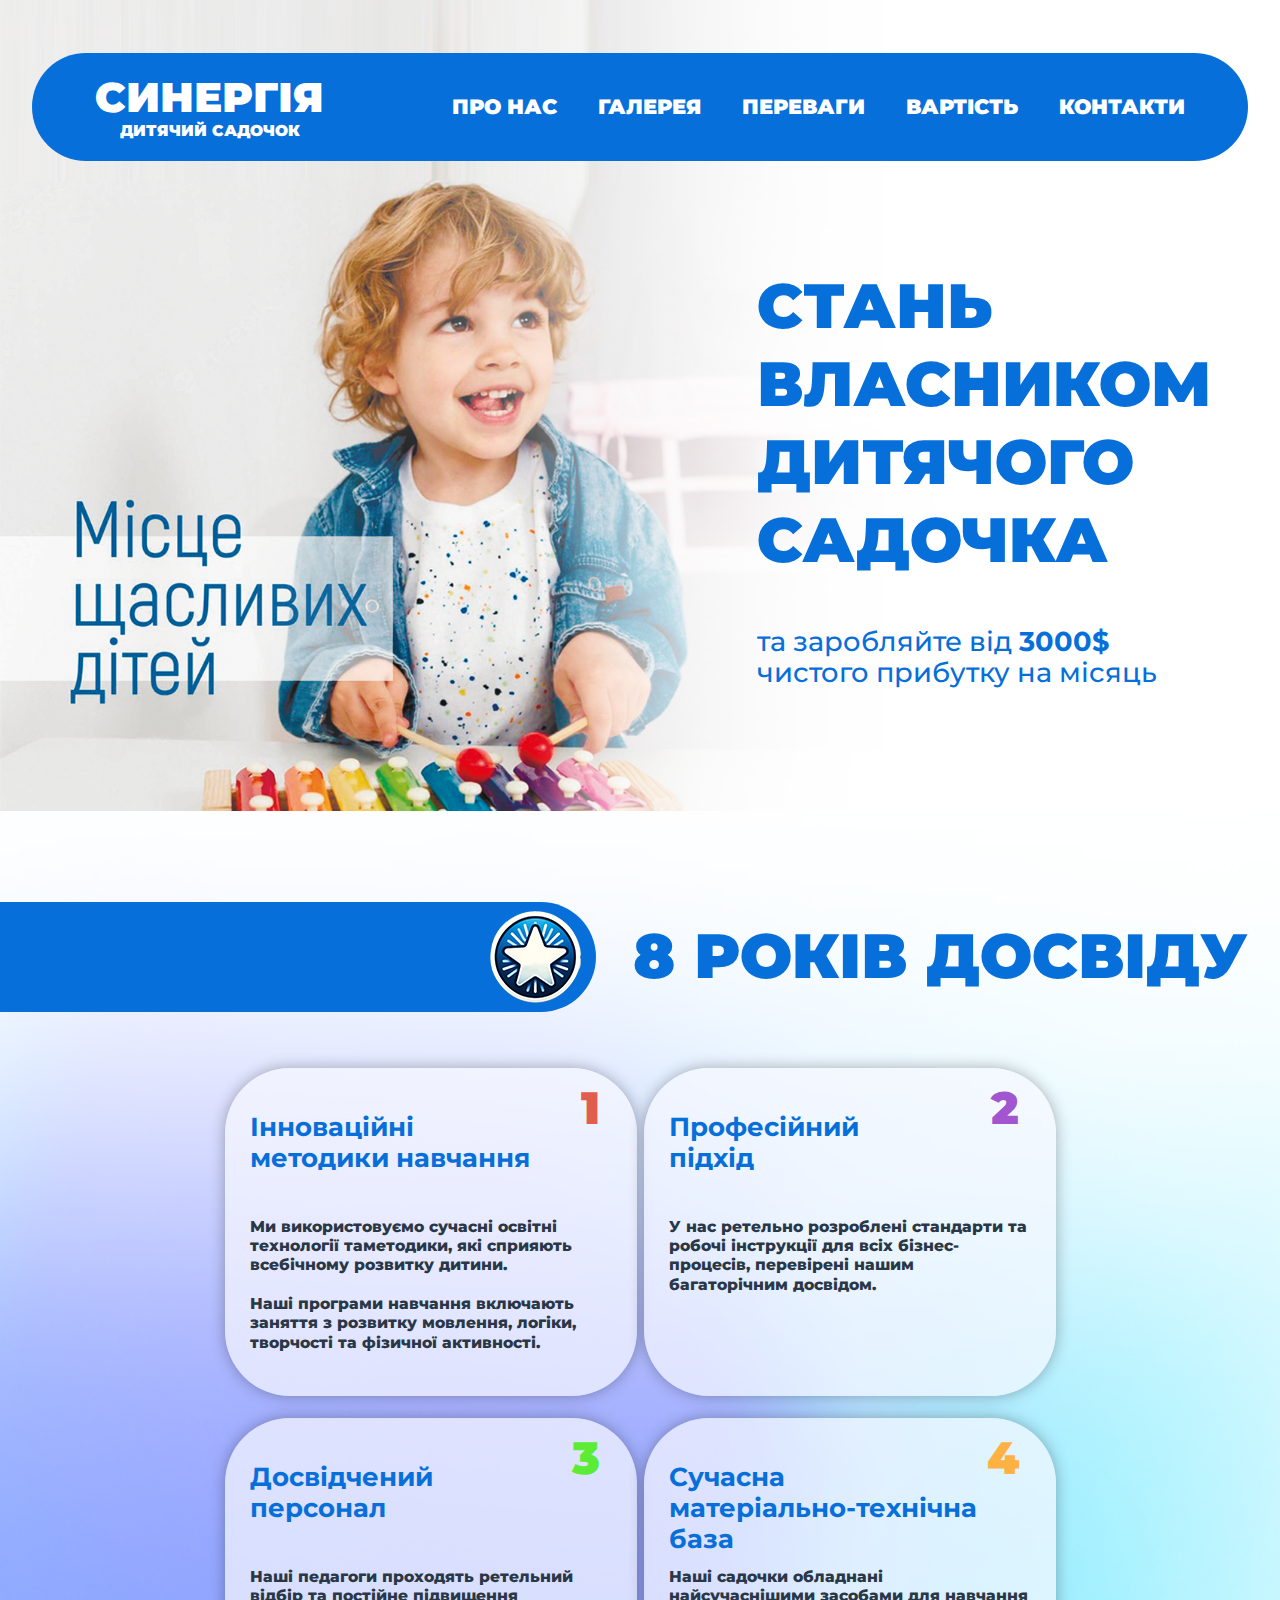
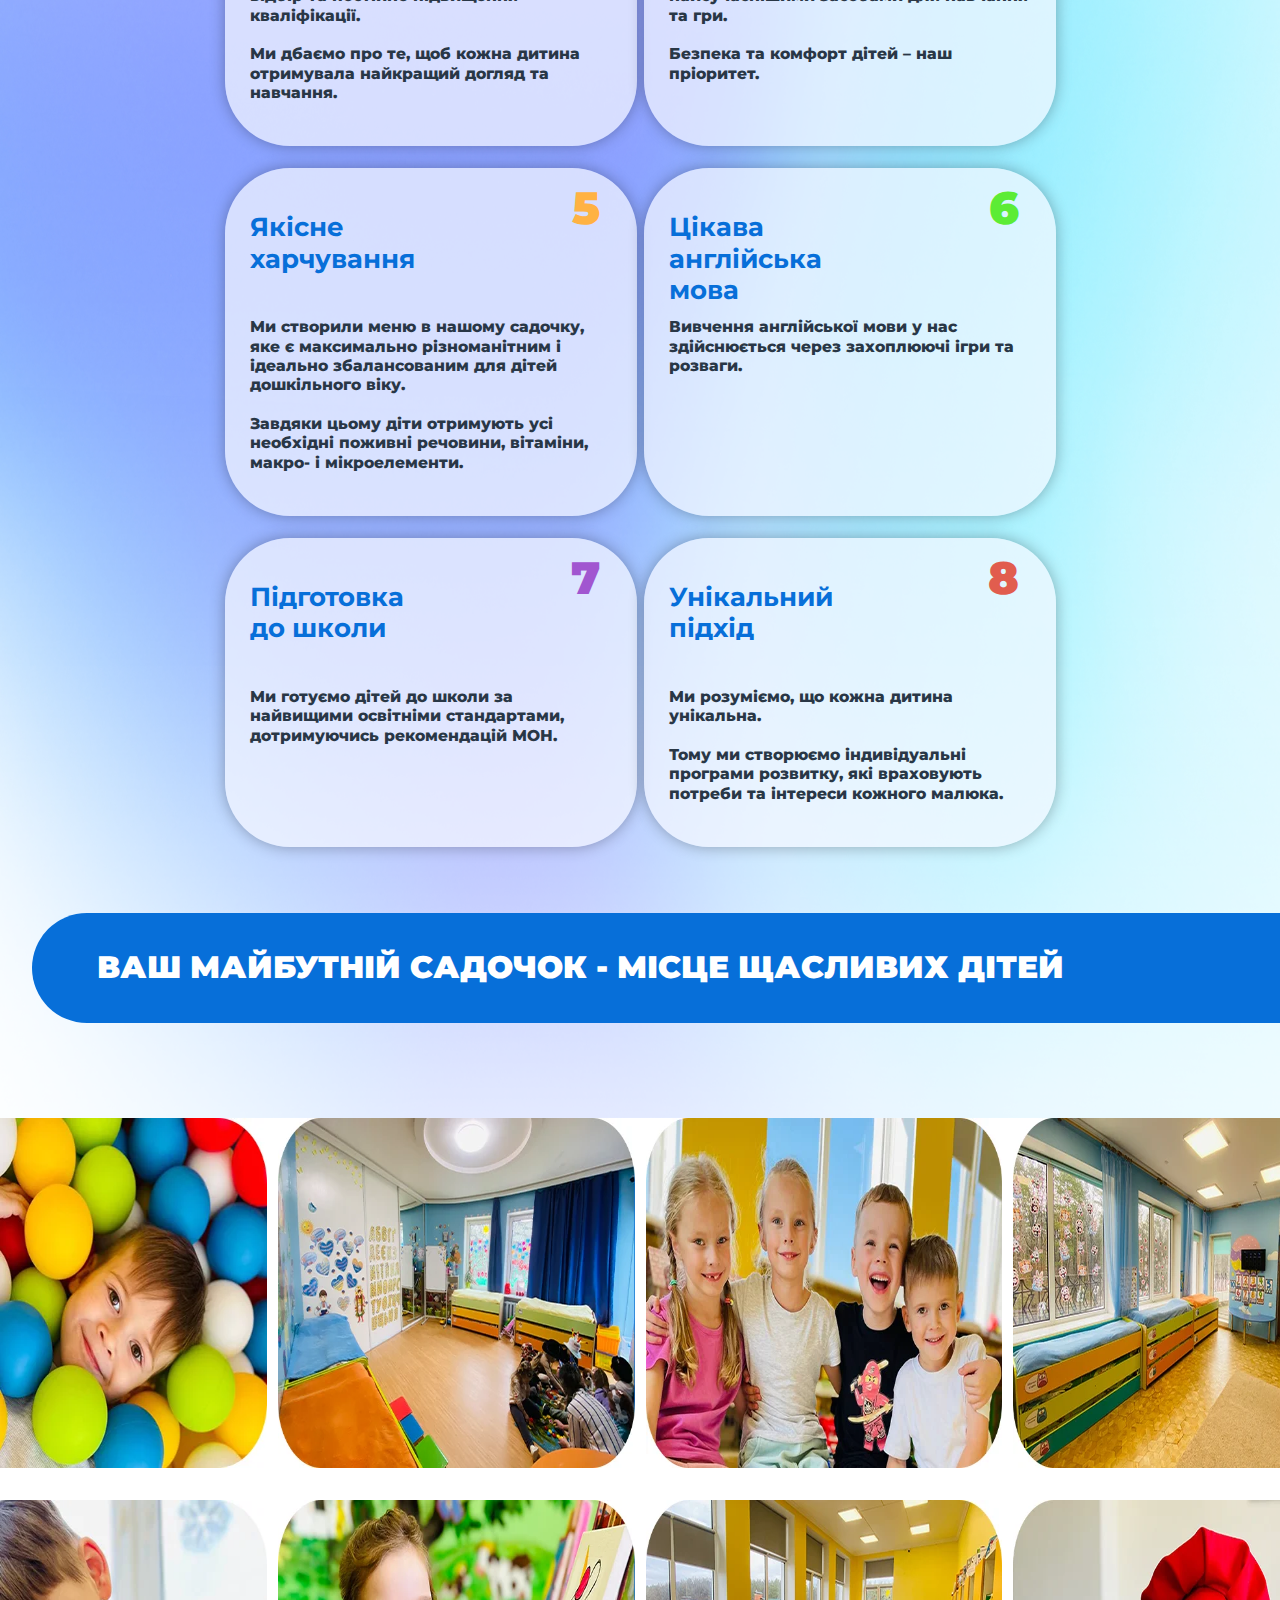
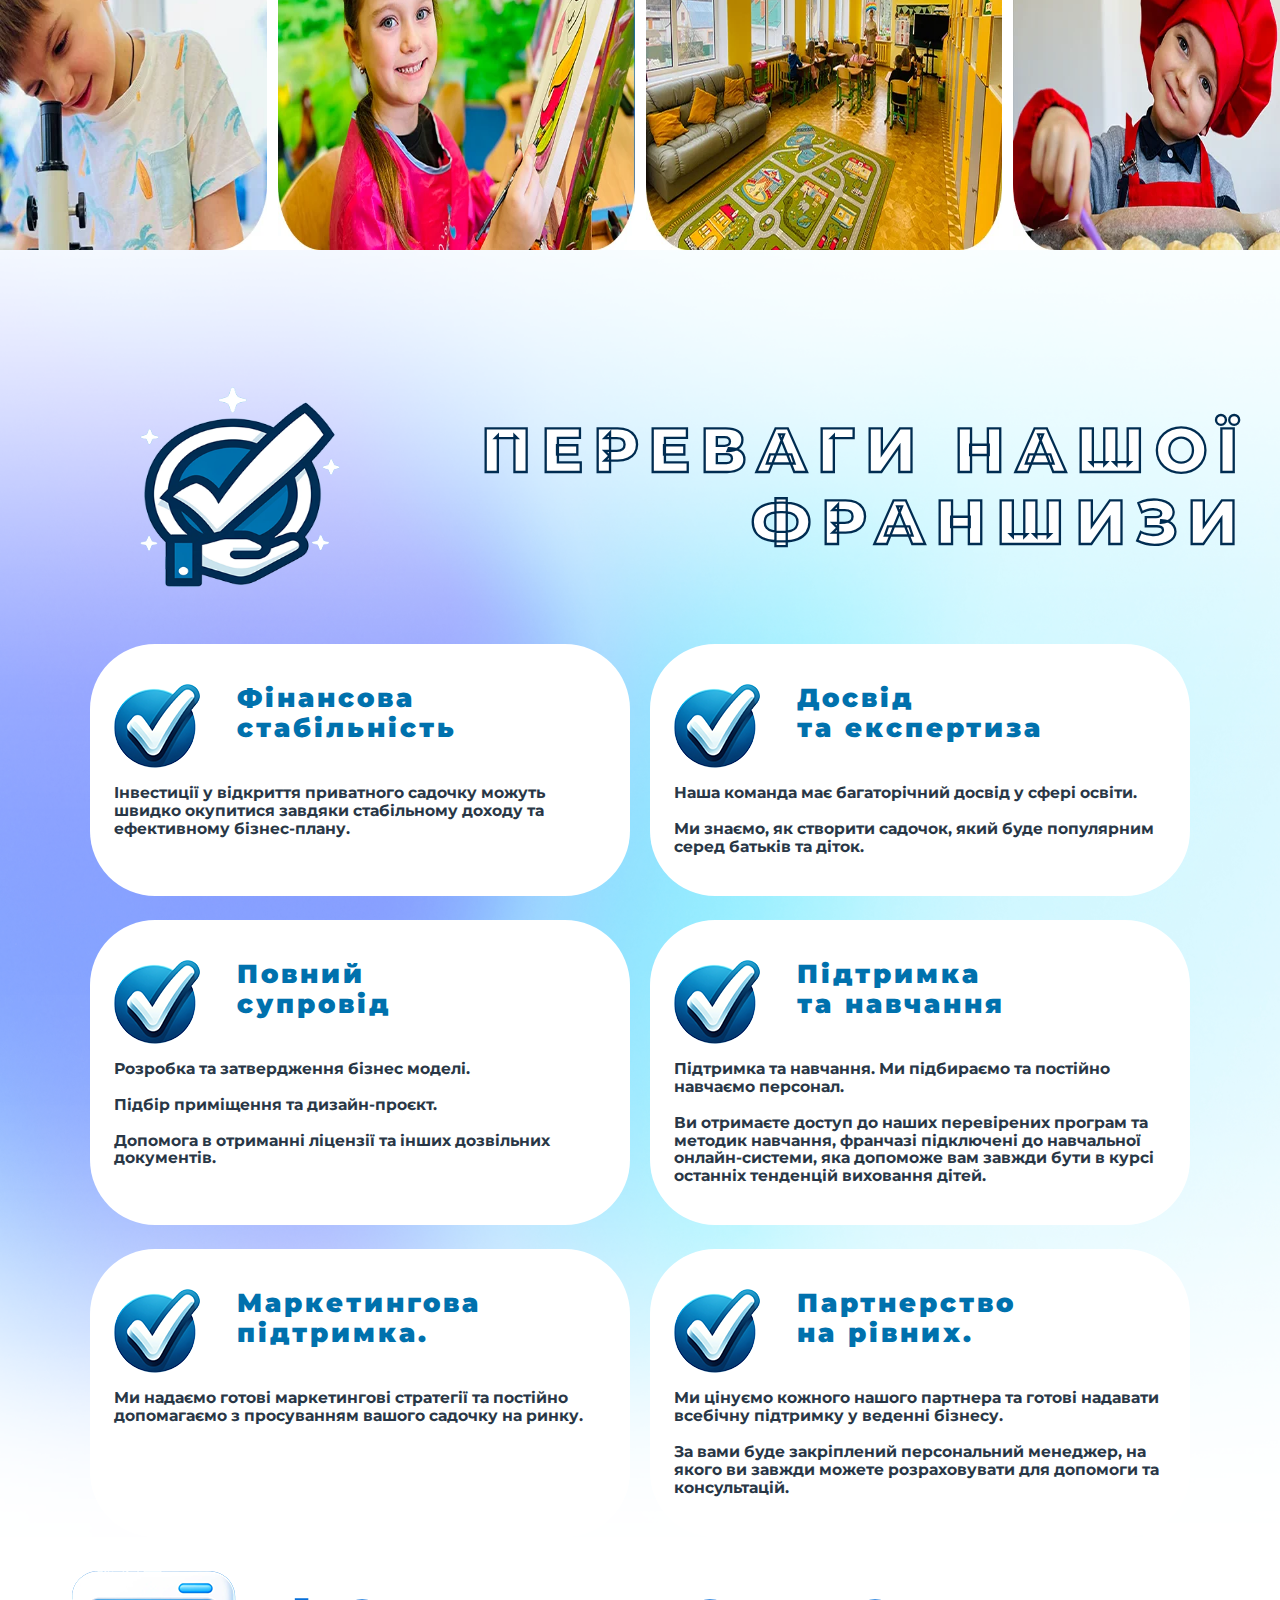
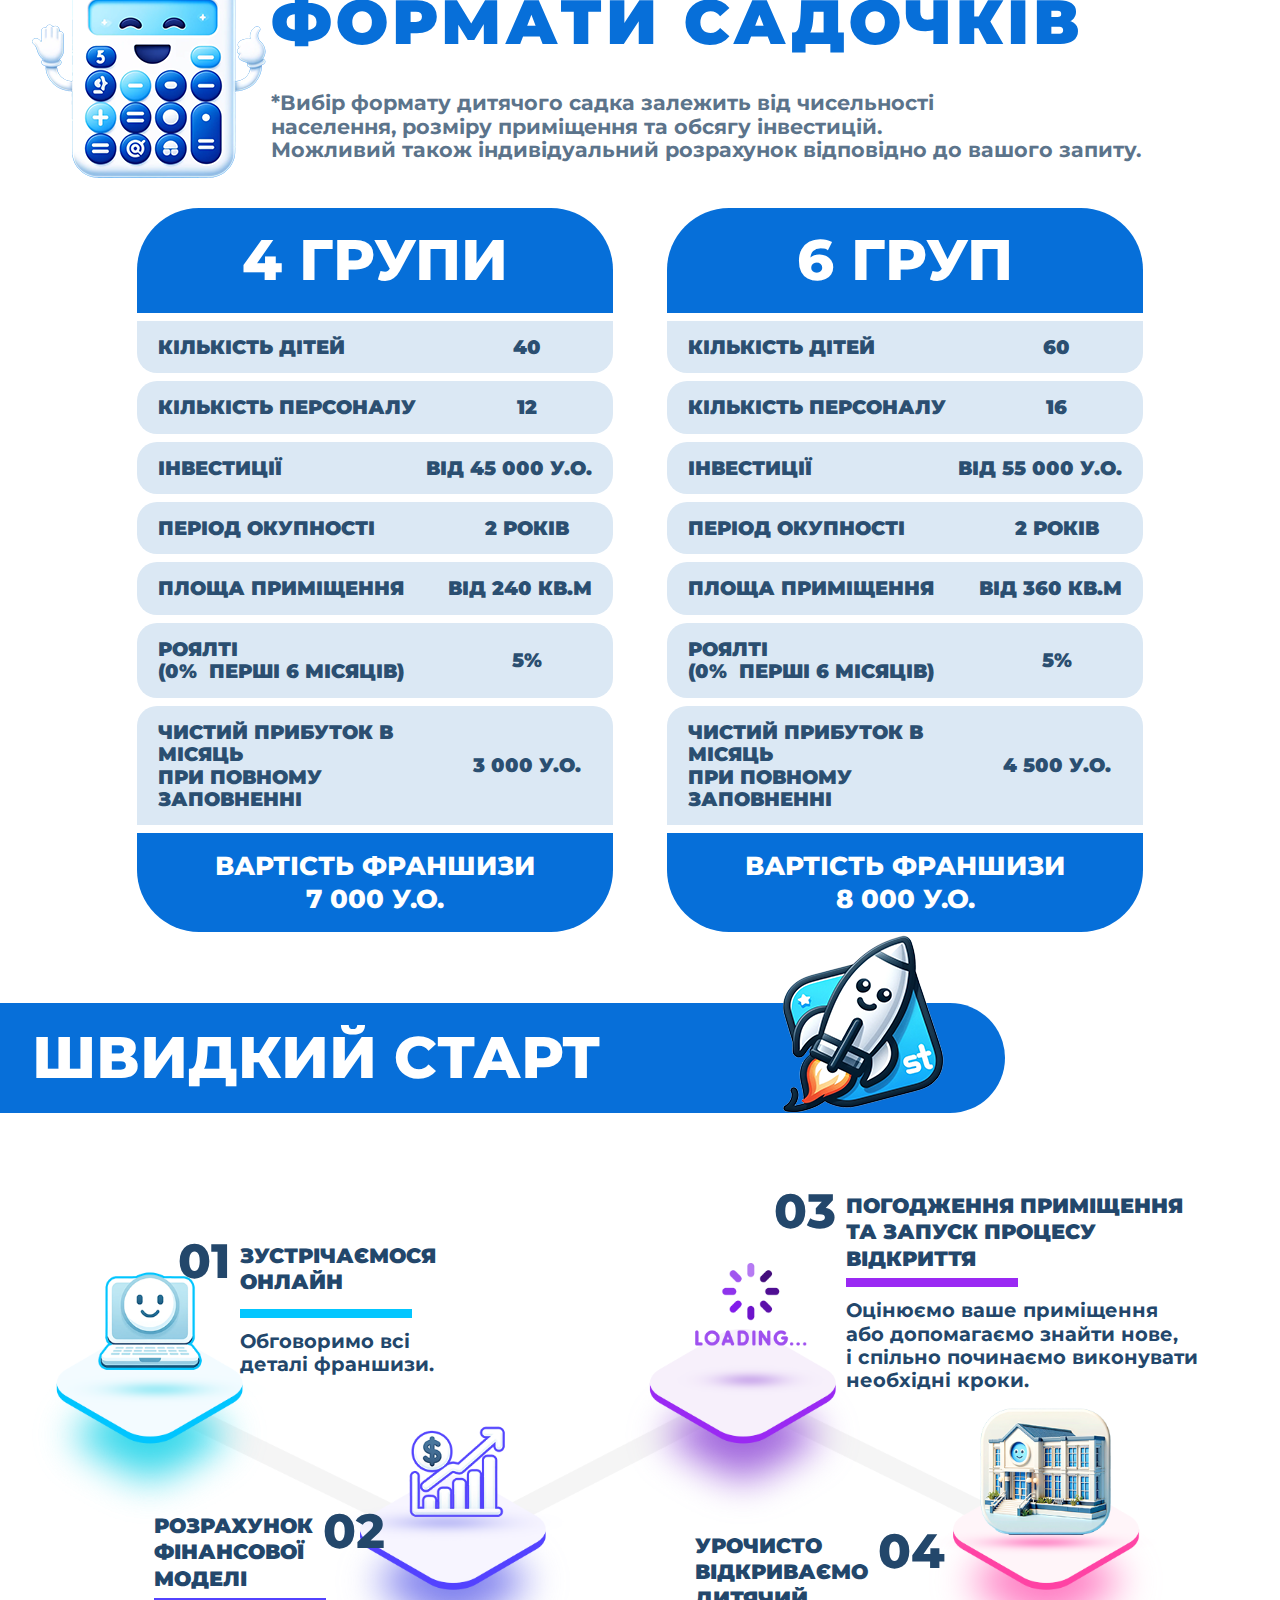
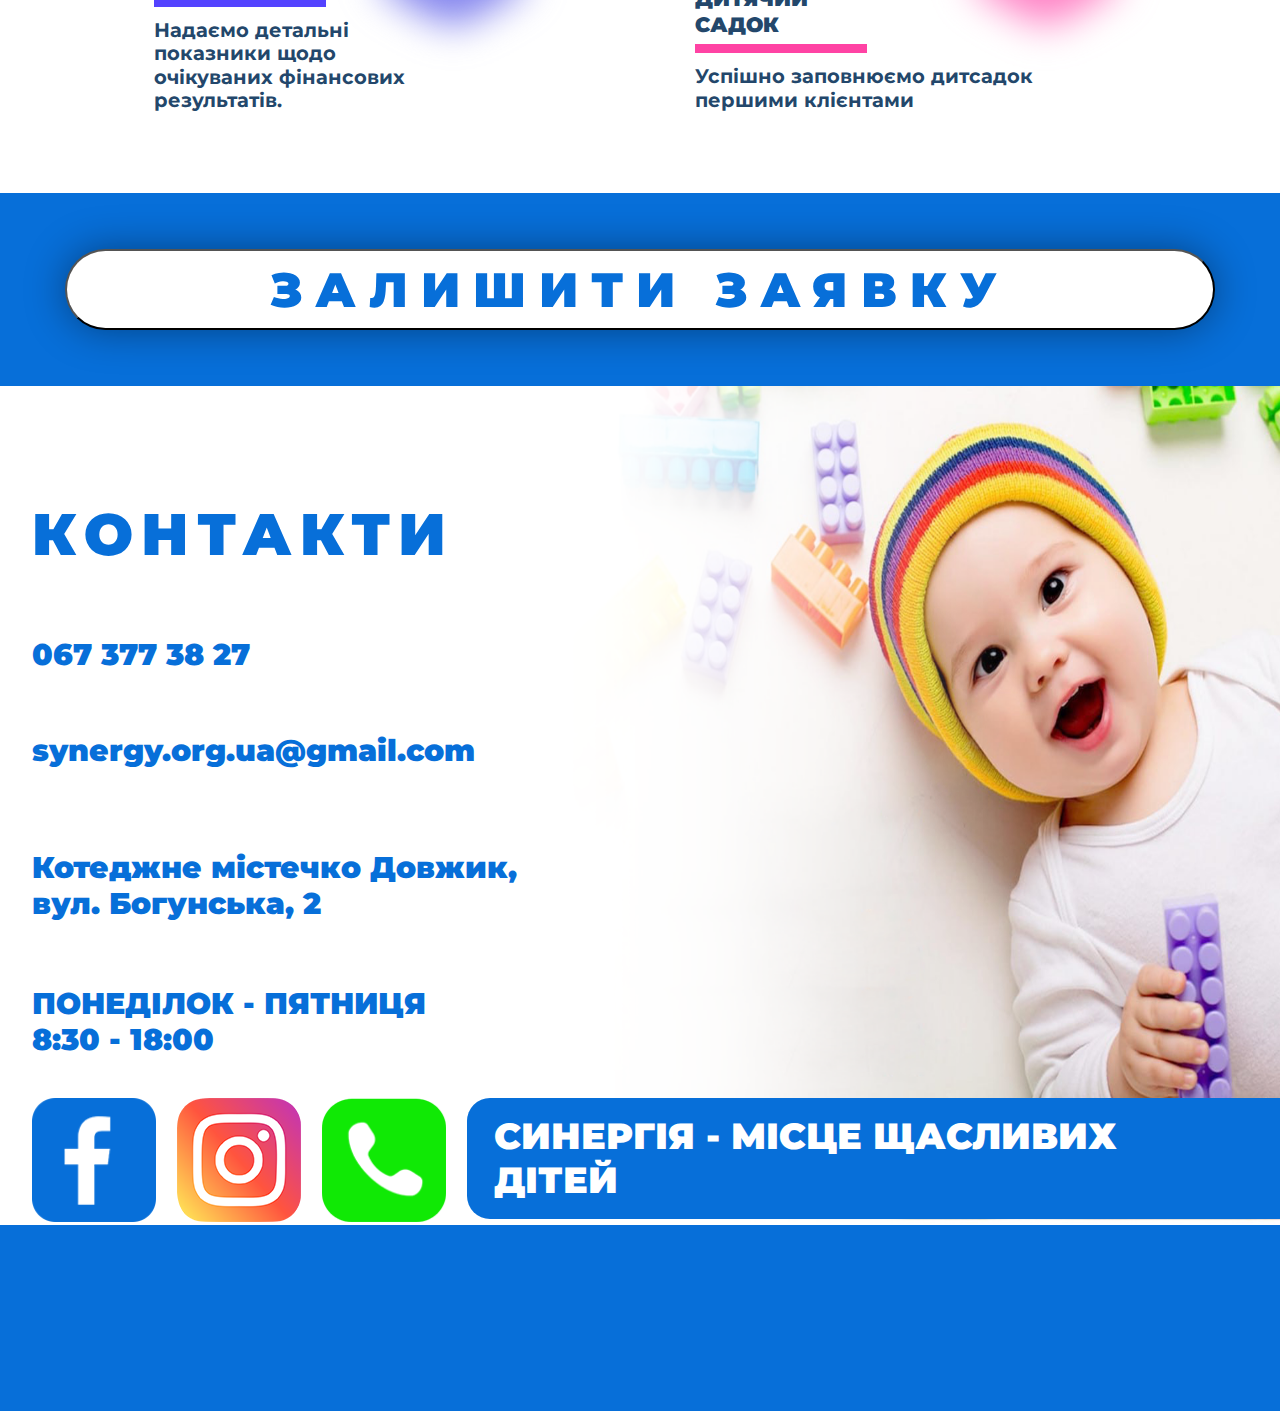
==== commit 3268c1b8: "feat: SI-12 corrections" ====
--- a/index.html
+++ b/index.html
@@ -188,8 +188,8 @@
             <div class="gallery-images-wrapper">
                 <div class="gallery-image-wrapper">
                     <picture>
-                        <source media="(max-width: 1200px)" srcset="public/images/gallery-mobile-1.png">
-                        <source media="(max-width: 1200px)" srcset="public/images/gallery-mobile-1.webp"
+                        <source media="(max-width: 996px)" srcset="public/images/gallery-mobile-1.png">
+                        <source media="(max-width: 996px)" srcset="public/images/gallery-mobile-1.webp"
                             type="image/webp">
                         <source srcset="public/images/gallery-1.webp" type="image/webp">
                         <img class="gallery-image" src="public/images/gallery-1.jpg" width="549" height="350"
@@ -198,9 +198,9 @@
                 </div>
                 <div class="gallery-image-wrapper">
                     <picture>
-                        <source media="(max-width: 1200px)" srcset="public/images/gallery-mobile-2.webp"
-                            type="image/webp">
-                        <source media="(max-width: 1200px)" srcset="public/images/gallery-mobile-2.png">
+                        <source media="(max-width: 996px)" srcset="public/images/gallery-mobile-2.webp"
+                            type="image/webp">
+                        <source media="(max-width: 996px)" srcset="public/images/gallery-mobile-2.png">
                         <source srcset="public/images/gallery-2.webp" type="image/webp">
                         <img class="gallery-image" src="public/images/gallery-2.jpg" width="549" height="350"
                             alt="Картинка з галереї №2">
@@ -208,9 +208,9 @@
                 </div>
                 <div class="gallery-image-wrapper">
                     <picture>
-                        <source media="(max-width: 1200px)" srcset="public/images/gallery-mobile-3.webp"
-                            type="image/webp">
-                        <source media="(max-width: 1200px)" srcset="public/images/gallery-mobile-3.png">
+                        <source media="(max-width: 996px)" srcset="public/images/gallery-mobile-3.webp"
+                            type="image/webp">
+                        <source media="(max-width: 996px)" srcset="public/images/gallery-mobile-3.png">
                         <source srcset="public/images/gallery-3.webp" type="image/webp">
                         <img class="gallery-image" src="public/images/gallery-3.jpg" width="549" height="350"
                             alt="Картинка з галереї №3">
@@ -218,9 +218,9 @@
                 </div>
                 <div class="gallery-image-wrapper">
                     <picture>
-                        <source media="(max-width: 1200px)" srcset="public/images/gallery-mobile-4.webp"
-                            type="image/webp">
-                        <source media="(max-width: 1200px)" srcset="public/images/gallery-mobile-4.png">
+                        <source media="(max-width: 996px)" srcset="public/images/gallery-mobile-4.webp"
+                            type="image/webp">
+                        <source media="(max-width: 996px)" srcset="public/images/gallery-mobile-4.png">
                         <source srcset="public/images/gallery-4.webp" type="image/webp">
                         <img class="gallery-image" src="public/images/gallery-4.jpg" width="549" height="350"
                             alt="Картинка з галереї №4">
@@ -228,9 +228,9 @@
                 </div>
                 <div class="gallery-image-wrapper">
                     <picture>
-                        <source media="(max-width: 1200px)" srcset="public/images/gallery-mobile-5.webp"
-                            type="image/webp">
-                        <source media="(max-width: 1200px)" srcset="public/images/gallery-mobile-5.png">
+                        <source media="(max-width: 996px)" srcset="public/images/gallery-mobile-5.webp"
+                            type="image/webp">
+                        <source media="(max-width: 996px)" srcset="public/images/gallery-mobile-5.png">
                         <source srcset="public/images/gallery-5.webp" type="image/webp">
                         <img class="gallery-image" src="public/images/gallery-5.jpg" width="549" height="350"
                             alt="Картинка з галереї №5">
@@ -238,9 +238,9 @@
                 </div>
                 <div class="gallery-image-wrapper">
                     <picture>
-                        <source media="(max-width: 1200px)" srcset="public/images/gallery-mobile-6.webp"
-                            type="image/webp">
-                        <source media="(max-width: 1200px)" srcset="public/images/gallery-mobile-6.png">
+                        <source media="(max-width: 996px)" srcset="public/images/gallery-mobile-6.webp"
+                            type="image/webp">
+                        <source media="(max-width: 996px)" srcset="public/images/gallery-mobile-6.png">
                         <source srcset="public/images/gallery-6.webp" type="image/webp">
                         <img class="gallery-image" src="public/images/gallery-6.jpg" width="549" height="350"
                             alt="Картинка з галереї №6">
@@ -248,9 +248,9 @@
                 </div>
                 <div class="gallery-image-wrapper">
                     <picture>
-                        <source media="(max-width: 1200px)" srcset="public/images/gallery-mobile-6.webp"
-                            type="image/webp">
-                        <source media="(max-width: 1200px)" srcset="public/images/gallery-mobile-6.png">
+                        <source media="(max-width: 996px)" srcset="public/images/gallery-mobile-6.webp"
+                            type="image/webp">
+                        <source media="(max-width: 996px)" srcset="public/images/gallery-mobile-6.png">
                         <source srcset="public/images/gallery-7.webp" type="image/webp">
                         <img class="gallery-image" src="public/images/gallery-7.jpg" width="549" height="350"
                             alt="Картинка з галереї №7">
@@ -258,9 +258,9 @@
                 </div>
                 <div class="gallery-image-wrapper">
                     <picture>
-                        <source media="(max-width: 1200px)" srcset="public/images/gallery-mobile-6.webp"
-                            type="image/webp">
-                        <source media="(max-width: 1200px)" srcset="public/images/gallery-mobile-6.png">
+                        <source media="(max-width: 996px)" srcset="public/images/gallery-mobile-6.webp"
+                            type="image/webp">
+                        <source media="(max-width: 996px)" srcset="public/images/gallery-mobile-6.png">
                         <source srcset="public/images/gallery-8.webp" type="image/webp">
                         <img class="gallery-image" src="public/images/gallery-8.jpg" width="549" height="350"
                             alt="Картинка з галереї №8">
@@ -523,7 +523,7 @@
 
             <div class="social-links-wrapper">
                 <a href="#">
-                    <img src="public/images/phone.png" width="124" height="124" alt="Телефон">
+                    <img src="public/images/facebook.png" width="124" height="124" alt="Фейсбук">
                 </a>
 
                 <a href="#">
@@ -531,7 +531,7 @@
                 </a>
 
                 <a href="#">
-                    <img src="public/images/facebook.png" width="124" height="124" alt="Фейсбук">
+                    <img src="public/images/phone.png" width="124" height="124" alt="Телефон">
                 </a>
 
                 <div class="footer-right-label">
--- a/styles.css
+++ b/styles.css
@@ -1,23 +1,25 @@
 @import "./normalize.css";
 @import "./fonts.css";
 @import "./common.css";
+@import "./typography.css";
 @import "./modal.css";
 
 /* header */
 header {
   background: url("public/images/header-bg.png") no-repeat;
-  background-size: 100% 100%;
+  background-size: cover;
   padding: 53px 0 122px 0;
 }
 
 .header-navigation-wrapper {
   background-color: var(--primary);
-  justify-content: space-between;
+  grid-template-columns: auto 1fr;
   border-radius: 73px;
   align-items: center;
   color: var(--white);
   padding: 21px 63px;
-  display: flex;
+  display: grid;
+  gap: 128px;
 }
 
 .header-main-title {
@@ -40,8 +42,8 @@
 }
 
 .header-navigation-wrapper ul {
-  display: flex;
-  gap: 50px;
+  justify-content: space-between;
+  display: flex;
 }
 
 .header-content-wrapper {
@@ -101,6 +103,29 @@
 }
 
 @media screen and (max-width: 1200px) {
+  header {
+    background-position: 10%;
+    padding: 43px 0 72px 0;
+  }
+
+  .header-content-wrapper {
+    padding-top: 70px;
+  }
+
+  .header-navigation-wrapper {
+    gap: 30px;
+  }
+}
+
+@media screen and (max-width: 996px) {
+  header {
+    background-image: url("public/images/header-mobile-bg.png");
+    background-size: 100% 100%;
+    padding: 10px 0 32px 0;
+    background-position: unset;
+    min-height: 1381px;
+  }
+
   .header-navigation {
     display: none;
   }
@@ -109,20 +134,13 @@
     display: flex;
   }
 
-  header {
-    background-image: url("public/images/header-mobile-bg.png");
-    padding: 10px 0 32px 0;
-    min-height: 1281px;
-  }
-
   .header-navigation-wrapper {
-    justify-content: space-between;
+    grid-template-columns: 1fr auto;
     background-color: transparent;
+    align-items: start;
+    color: var(--primary);
     border-radius: 0;
-    align-items: flex-start;
     padding: 0px 0px;
-    display: flex;
-    color: var(--primary);
   }
 
   .header-main-title {
@@ -158,27 +176,52 @@
   }
 }
 
+@media screen and (max-width: 820px) {
+  header {
+    min-height: 1281px;
+  }
+
+  .header-title {
+    font-size: 4rem;
+  }
+}
+
 @media screen and (max-width: 720px) {
   header {
-    min-height: 1281px;
+    min-height: 1181px;
   }
 }
 
 @media screen and (max-width: 620px) {
   header {
-    min-height: 1021px;
+    min-height: 1051px;
   }
 
   .mobile-menu-burger {
-    margin-top: 13px;
-    width: 50px;
+    margin-top: 20px;
+    width: 60px;
+    gap: 10px;
+  }
+}
+
+@media screen and (max-width: 576px) {
+  .mobile-menu-burger {
+    margin-top: 15px;
+    width: 55px;
     gap: 8px;
   }
 
   .mobile-menu-burger > div {
-    background-color: var(--primary);
     border-radius: 10px;
     height: 7px;
+  }
+
+  .header-description {
+    max-width: 65%;
+  }
+
+  .header-description br {
+    display: none;
   }
 }
 
@@ -191,13 +234,6 @@
 @media screen and (max-width: 450px) {
   header {
     min-height: 761px;
-  }
-}
-
-@media screen and (max-width: 400px) {
-  header {
-    min-height: 920px;
-    background-size: cover;
   }
 }
 
@@ -357,13 +393,21 @@
   }
 }
 
-@media screen and (max-width: 1200px) {
+@media screen and (max-width: 996px) {
   .about-us-section {
     background-size: 100% 100%;
     background-image: none;
     padding-bottom: 35px;
     padding-top: 141px;
     position: relative;
+  }
+
+  .header-navigation-wrapper ul {
+    gap: 34px;
+  }
+
+  .header-navigation-link {
+    font-size: 3rem;
   }
 
   .about-us-section::before {
@@ -478,12 +522,16 @@
     margin-top: 20px;
   }
 
+  .about-us-card-number {
+    font-size: 5rem;
+    right: 20px;
+  }
+
   .about-us-card-title br {
     display: none;
   }
 }
 /* gallery */
-
 .gallery-images-wrapper {
   grid-template: 350px 350px / 0.75fr 1fr 1fr 0.75fr;
   column-gap: 11px;
@@ -492,11 +540,12 @@
 }
 
 .gallery-image {
+  background-color: transparent;
   height: 100%;
   width: 100%;
 }
 
-@media screen and (max-width: 1200px) {
+@media screen and (max-width: 996px) {
   .gallery-images-wrapper {
     grid-template: repeat(2, 306px) / 1fr 1fr 1fr;
     padding: 0px 10px;
@@ -543,7 +592,7 @@
 }
 
 .benefits-title {
-  -webkit-text-stroke: 9px #002c51;
+  -webkit-text-stroke: 0.225rem #002c51;
   text-transform: uppercase;
   letter-spacing: 10px;
   color: var(--white);
@@ -562,11 +611,12 @@
 
 .benefit-card {
   grid-template: 100px 1fr / 0.25fr 0.75fr;
-  background-color: rgb(255, 255, 255);
+  background-color: var(--white);
   border-radius: 65px;
   padding: 40px 24px;
   max-width: 540px;
   display: grid;
+  width: 100%;
 }
 
 .benefit-card-title {
@@ -594,7 +644,7 @@
   }
 }
 
-@media screen and (max-width: 1200px) {
+@media screen and (max-width: 996px) {
   .benefits-section {
     padding-top: 27px;
   }
@@ -647,6 +697,10 @@
 }
 
 /* price */
+.price-section {
+  padding-top: 34px;
+}
+
 .price-section-header {
   grid-template: auto auto / auto 1fr;
   margin-bottom: 30px;
@@ -715,13 +769,13 @@
 }
 
 .franchise-header {
-  border-bottom-right-radius: 0;
-  border-bottom-left-radius: 0;
+  border-bottom-right-radius: 0 !important;
+  border-bottom-left-radius: 0 !important;
 }
 
 .franchise-footer {
-  border-top-right-radius: 0;
-  border-top-left-radius: 0;
+  border-top-right-radius: 0 !important;
+  border-top-left-radius: 0 !important;
 }
 
 .franchise-details-wrapper {
@@ -753,11 +807,7 @@
   min-width: 30%;
 }
 
-@media screen and (max-width: 1200px) {
-  .price-section {
-    padding-top: 34px;
-  }
-
+@media screen and (max-width: 996px) {
   .price-section-header {
     grid-template: auto auto / auto 1fr;
     margin-bottom: 30px;
@@ -782,6 +832,10 @@
     font-size: 1.5rem;
     color: #546e85;
   }
+  .franchise-header,
+  .franchise-footer {
+    border-radius: 35px;
+  }
 
   .price-section-header-description br {
     display: none;
@@ -796,7 +850,7 @@
   }
 
   .franchise-details-wrapper {
-    border-radius: 35px;
+    border-radius: 16px;
   }
 
   .franchise-header-title {
@@ -826,9 +880,9 @@
   background-color: var(--primary);
   border-bottom-right-radius: 55px;
   border-top-right-radius: 55px;
-  align-items: flex-end;
-  padding-right: 90px;
+  align-items: center;
   margin-bottom: 21px;
+  padding-right: 5%;
   position: relative;
   max-width: 80%;
   display: flex;
@@ -845,6 +899,10 @@
   z-index: -1;
 }
 
+.quick-start-section-title-wrapper img {
+  align-self: flex-end;
+}
+
 .quick-start-section-title {
   text-transform: uppercase;
   color: var(--white);
@@ -875,30 +933,30 @@
 
 .quick-start-step-wrapper.first {
   position: relative;
-  top: -30px;
+  top: -10%;
   left: 24%;
   order: 1;
 }
 
 .quick-start-step-wrapper.second {
   position: relative;
-  top: -90px;
-  left: 18%;
+  top: -40%;
+  left: 20%;
   z-index: 1;
   order: 3;
 }
 
 .quick-start-step-wrapper.third {
   position: relative;
-  top: -105px;
-  left: 24%;
+  top: -35%;
+  left: 22%;
   order: 2;
 }
 
 .quick-start-step-wrapper.fourth {
   position: relative;
   z-index: 1;
-  top: -75px;
+  top: -30%;
   left: 9%;
   order: 4;
 }
@@ -960,7 +1018,7 @@
   background-color: #ff43a4;
 }
 
-@media screen and (max-width: 1200px) {
+@media screen and (max-width: 996px) {
   .quick-start-section {
     padding-top: 50px;
   }
@@ -1022,7 +1080,7 @@
     position: relative;
     z-index: 1;
     left: 7%;
-    top: 25%;
+    top: -7%;
     order: 3;
   }
 
@@ -1037,14 +1095,6 @@
 
   .quick-start-step-number {
     font-size: 3.625rem;
-    position: relative;
-    color: #23476b;
-    top: -12px;
-  }
-
-  .quick-start-step-number.reverse {
-    grid-column: 2/3;
-    grid-row: 1/2;
   }
 
   .quick-start-step-title {
@@ -1060,58 +1110,46 @@
   .quick-start-step-description br {
     display: none;
   }
-
-  .quick-start-step-description::before {
-    background-color: #03c6ff;
-    position: absolute;
-    width: 172px;
-    content: "";
-    height: 9px;
-    top: -21px;
-    left: 0px;
-  }
 }
 
 @media screen and (max-width: 576px) {
   .quick-start-steps-wrapper {
-    background-size: 100% auto;
-    min-height: 1010px;
-    max-width: 100%;
+    min-height: fit-content;
     padding: 10px 10px;
   }
 
   .quick-start-step-wrapper {
-    row-gap: 0;
-    max-width: 200px;
+    max-width: 300px;
+  }
+
+  .quick-start-step-description br {
+    display: none;
   }
 
   .quick-start-step-description::before {
-    max-width: 100%;
-  }
-
-  .quick-start-steps-wrapper > .quick-start-step-wrapper:nth-of-type(1) {
+    width: 134px;
+  }
+}
+
+@media screen and (max-width: 500px) {
+  .quick-start-step-wrapper {
+    max-width: 260px;
+  }
+
+  .quick-start-step-wrapper.second {
     left: 0%;
-    top: 10%;
-  }
-
-  .quick-start-steps-wrapper > .quick-start-step-wrapper:nth-of-type(2) {
-    position: relative;
-    left: -5%;
-    top: -75%;
-  }
-
-  .quick-start-steps-wrapper > .quick-start-step-wrapper:nth-of-type(3) {
-    position: relative;
+    top: 25%;
+  }
+
+  .quick-start-step-wrapper.fourth {
     left: 0%;
-    top: -10%;
-  }
-
-  .quick-start-steps-wrapper > .quick-start-step-wrapper:nth-of-type(4) {
-    position: relative;
+  }
+  .quick-start-step-wrapper.third {
     left: 6%;
-    top: -95px;
-    z-index: 1;
-    order: 4;
+  }
+
+  .quick-start-step-description {
+    max-width: 170px;
   }
 }
 
@@ -1181,6 +1219,7 @@
 }
 
 .social-links-wrapper {
+  align-self: stretch;
   display: flex;
   gap: 21px;
 }
@@ -1193,6 +1232,7 @@
   padding: 27px;
   display: flex;
   height: 121px;
+  flex: 1;
 }
 
 .footer-right-label b {
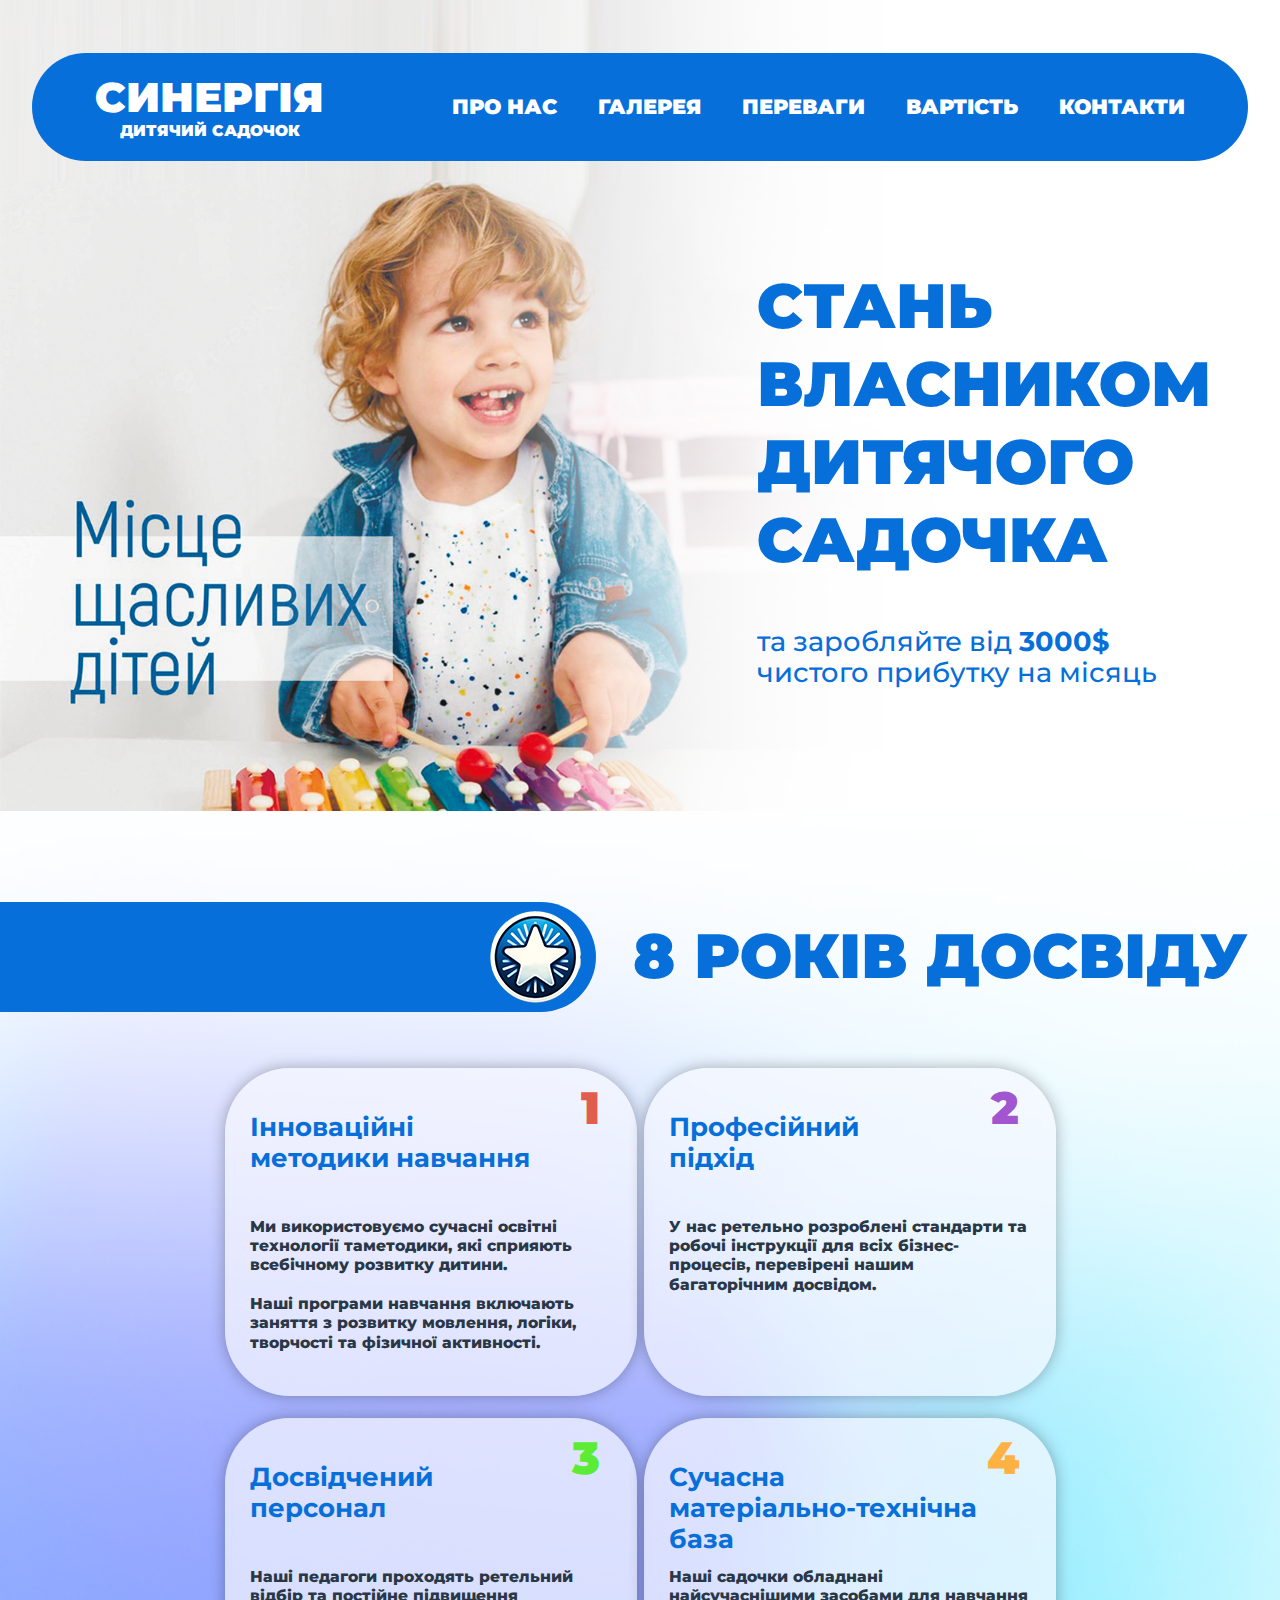
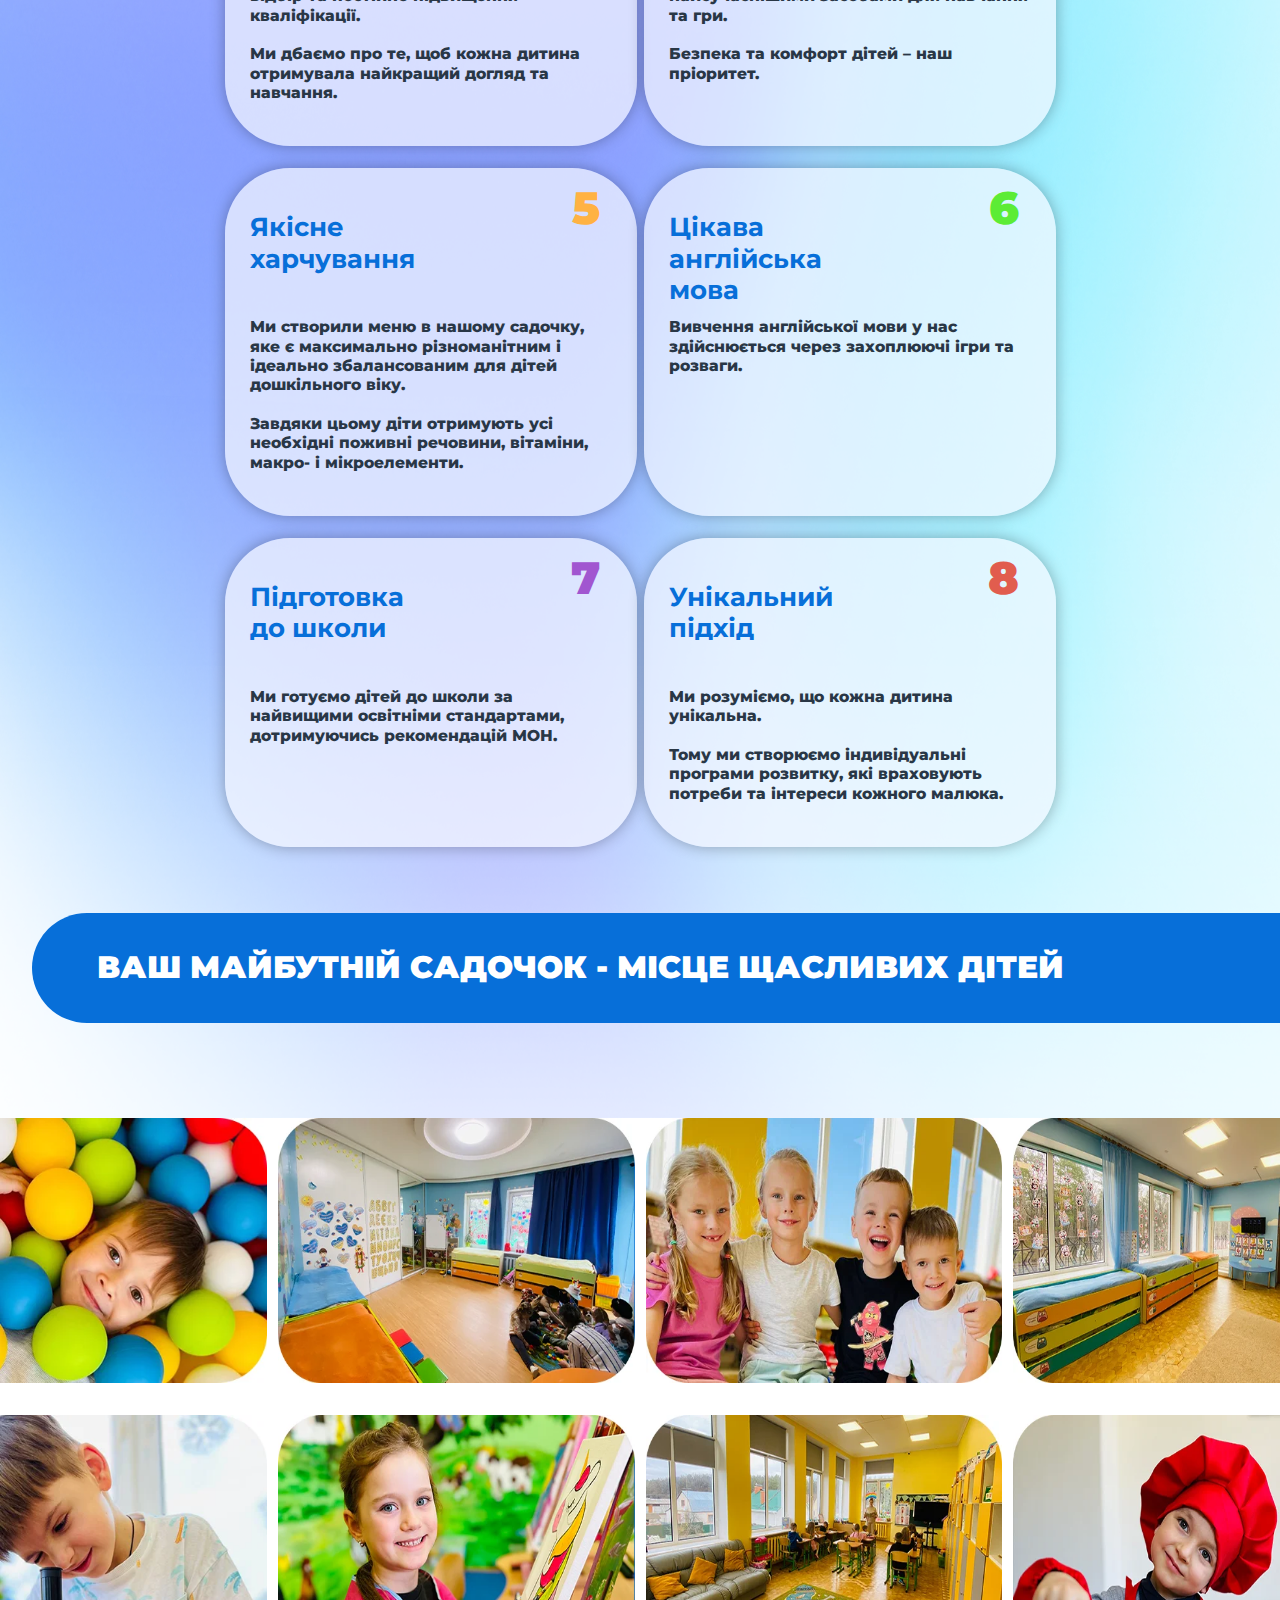
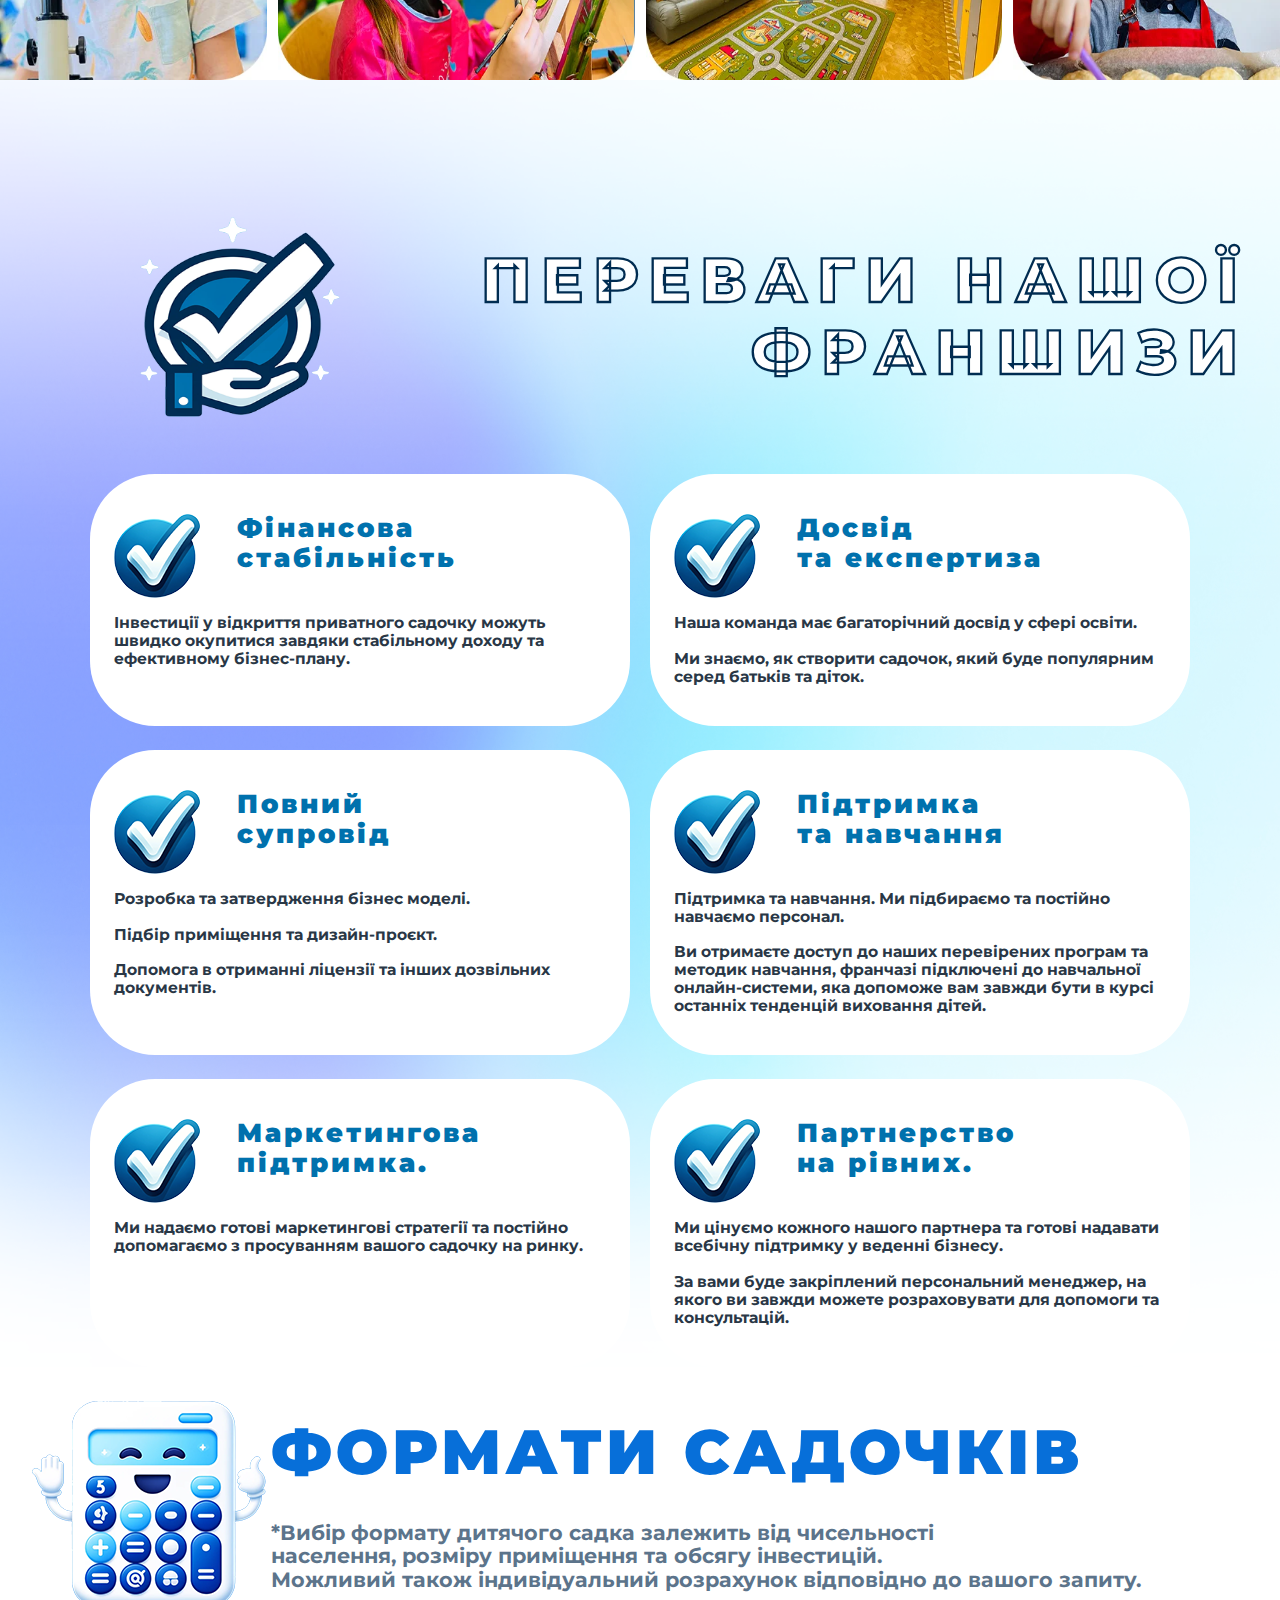
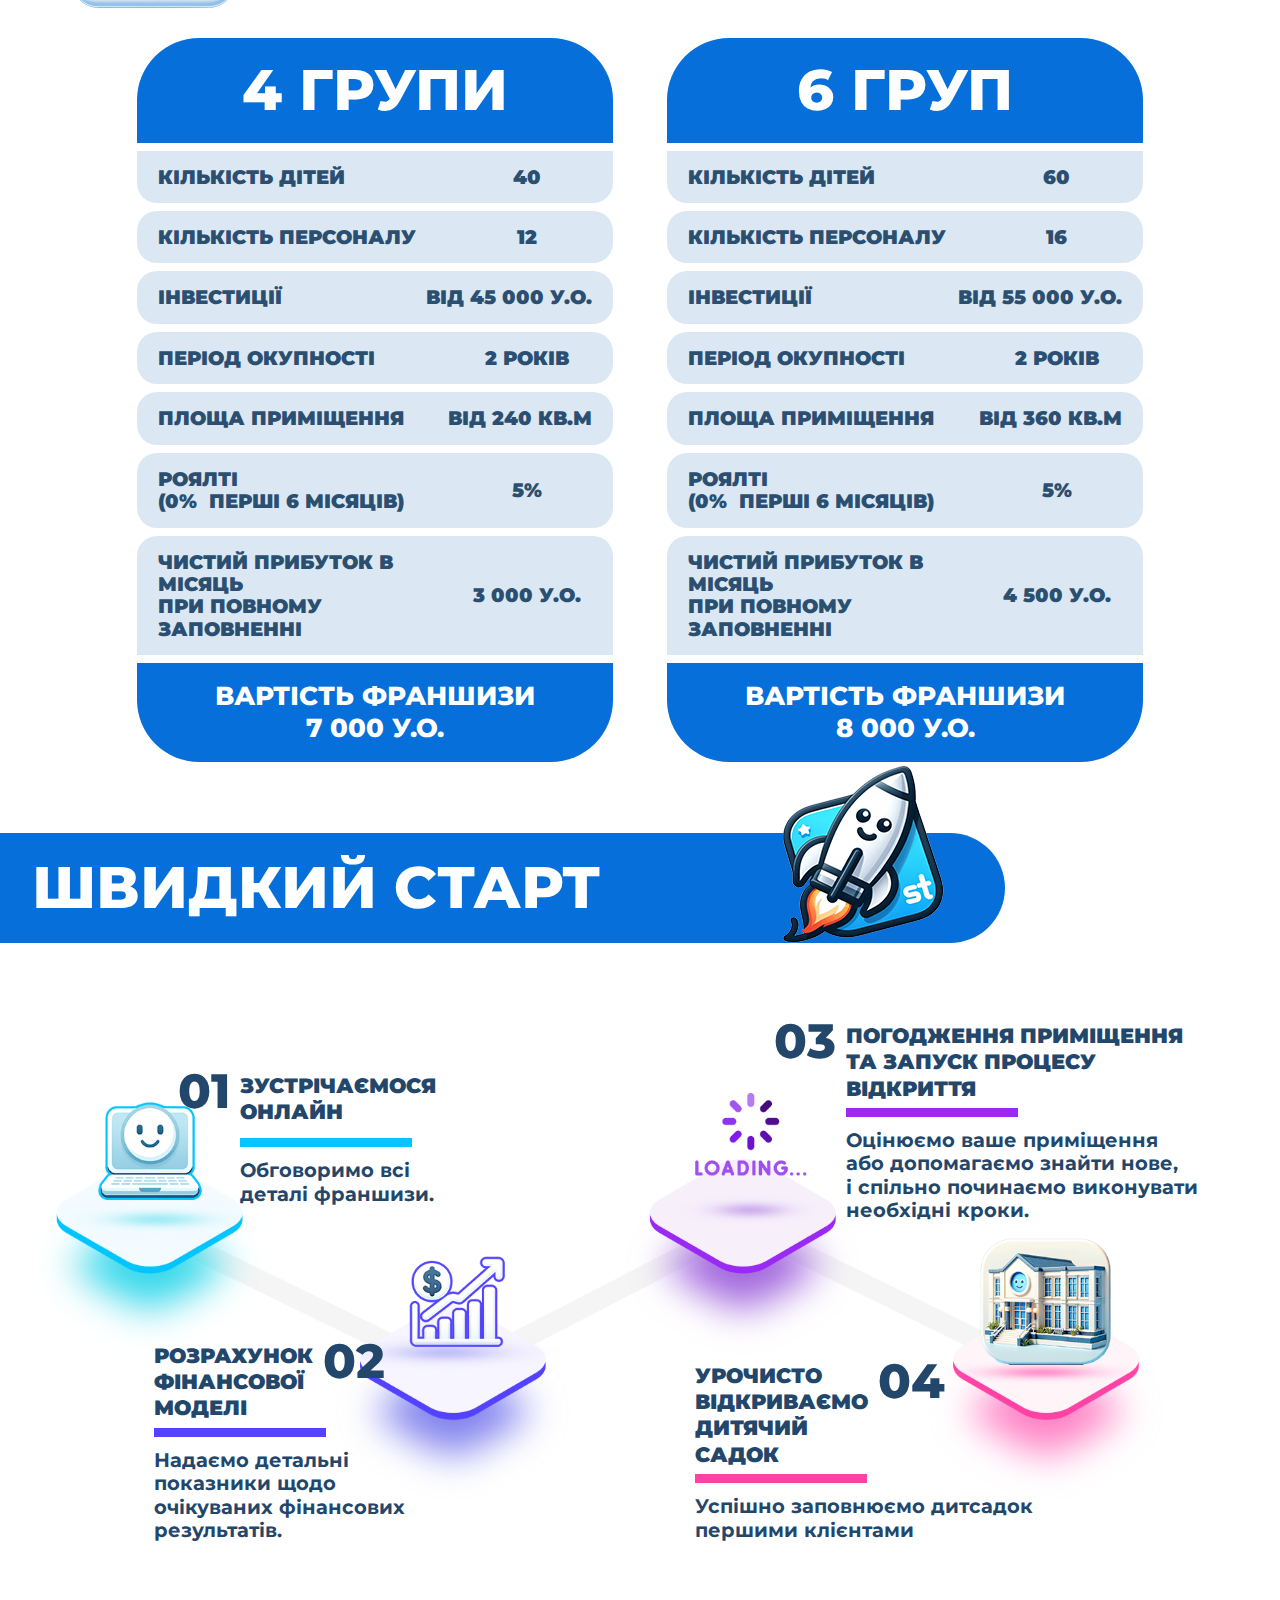
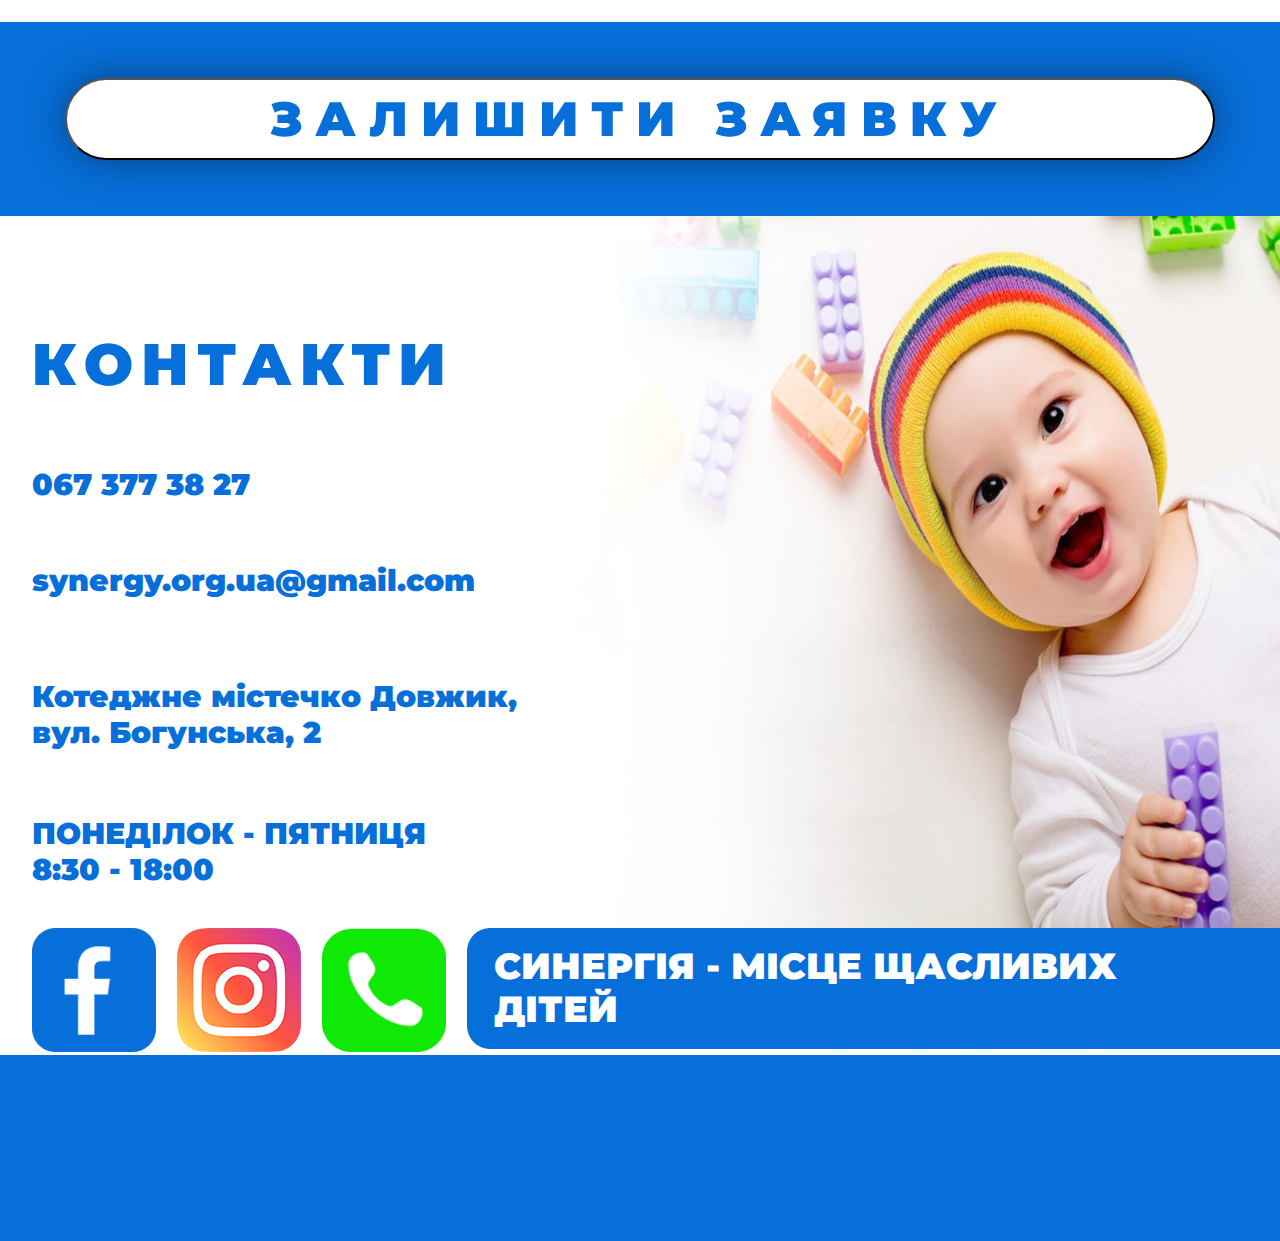
==== commit d27cfe4e: "feat: SI-13 modal corrections" ====
--- a/index.html
+++ b/index.html
@@ -558,7 +558,7 @@
                     <input tabindex="1" autocomplete="off" autofocus name='fullname' maxlength="100" class="text-field"
                         placeholder="П.І.Б" type="text" required>
                     <input tabindex="1" name='phone' autocomplete="off" class="text-field"
-                        placeholder="+38 (***) *** ** **" required type="text" pattern="^38\d{10}$">
+                        placeholder="+38 (***) *** ** **" required type="text" pattern="^\+?38\d{10}$">
                     <input tabindex="1" name='city' autocomplete="off" maxlength="100" class="text-field"
                         placeholder="Місто" type="text" required>
 
--- a/styles.css
+++ b/styles.css
@@ -533,7 +533,7 @@
 }
 /* gallery */
 .gallery-images-wrapper {
-  grid-template: 350px 350px / 0.75fr 1fr 1fr 0.75fr;
+  grid-template: repeat(2, auto) / 0.75fr 1fr 1fr 0.75fr;
   column-gap: 11px;
   row-gap: 32px;
   display: grid;
@@ -543,9 +543,10 @@
   background-color: transparent;
   height: 100%;
   width: 100%;
-}
-
-@media screen and (max-width: 996px) {
+  max-height: 350px;
+}
+
+@media screen and (max-width: 1200px) {
   .gallery-images-wrapper {
     grid-template: repeat(2, 306px) / 1fr 1fr 1fr;
     padding: 0px 10px;
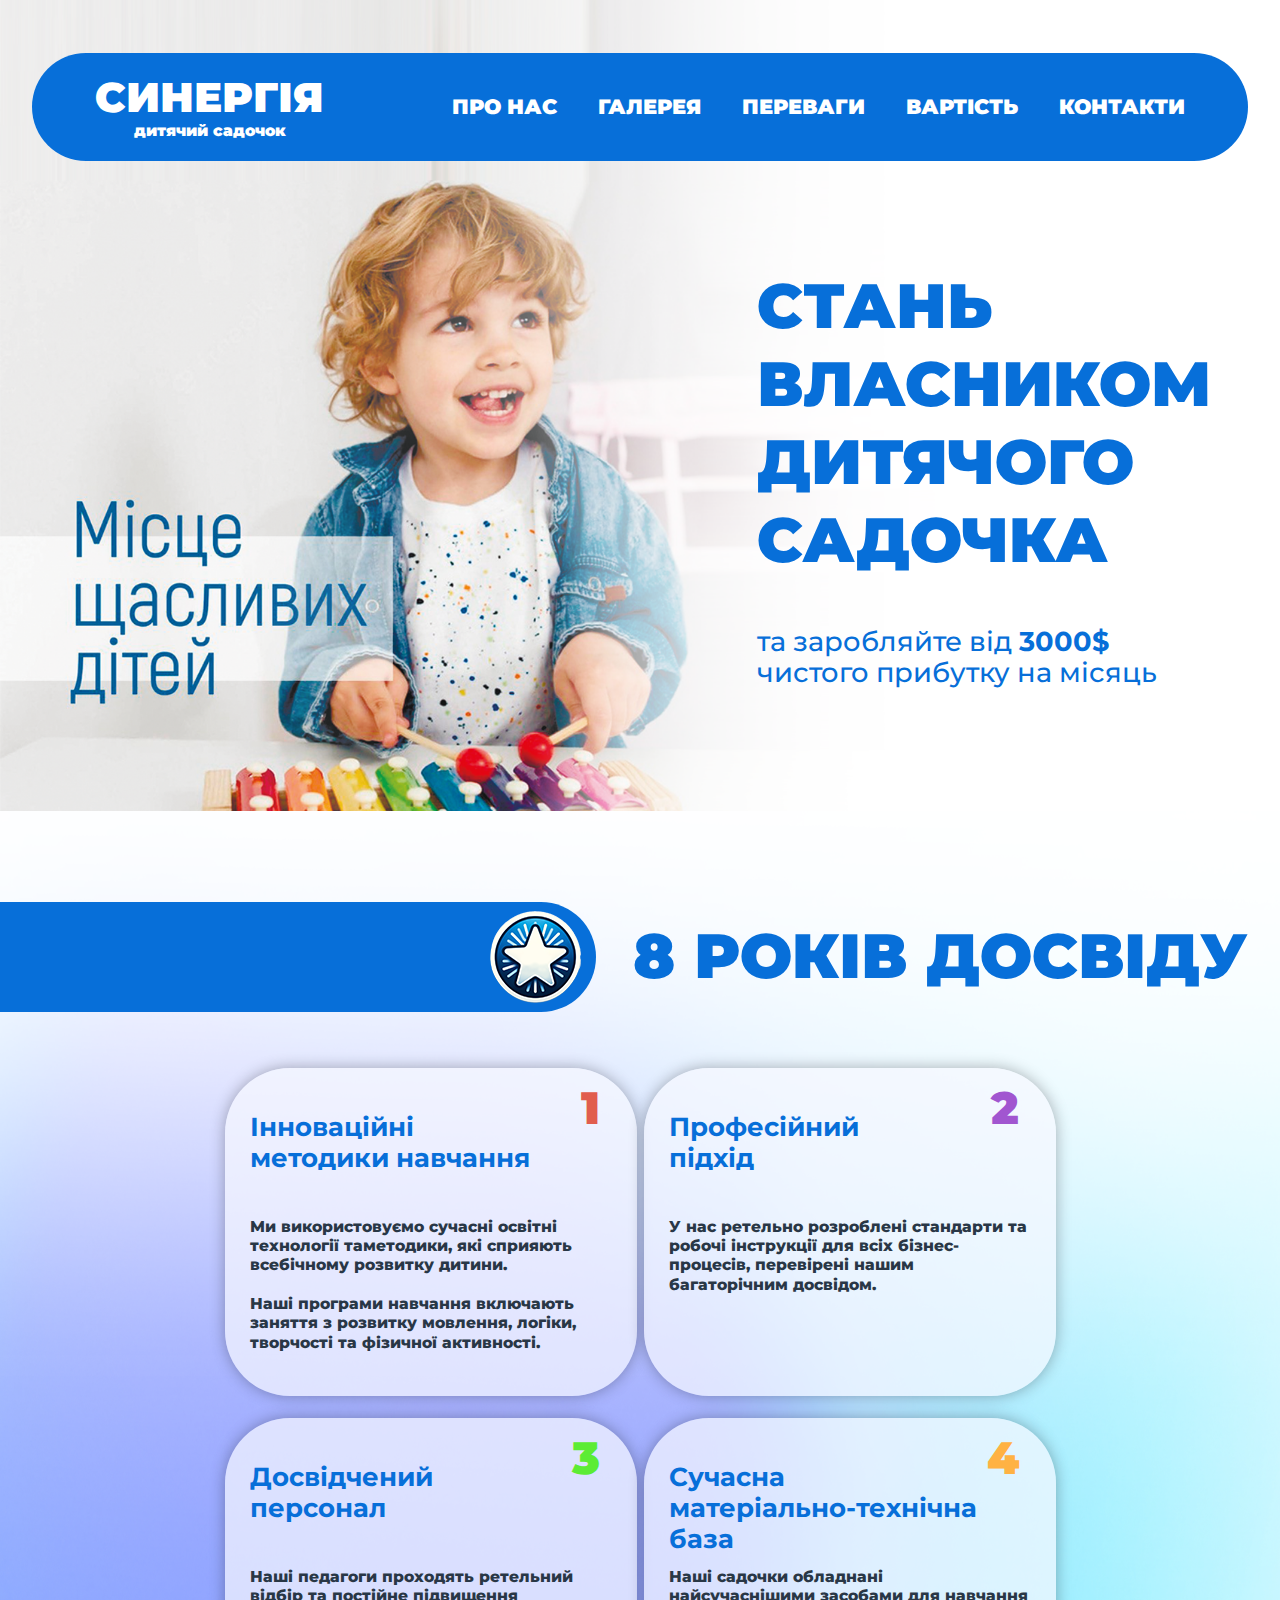
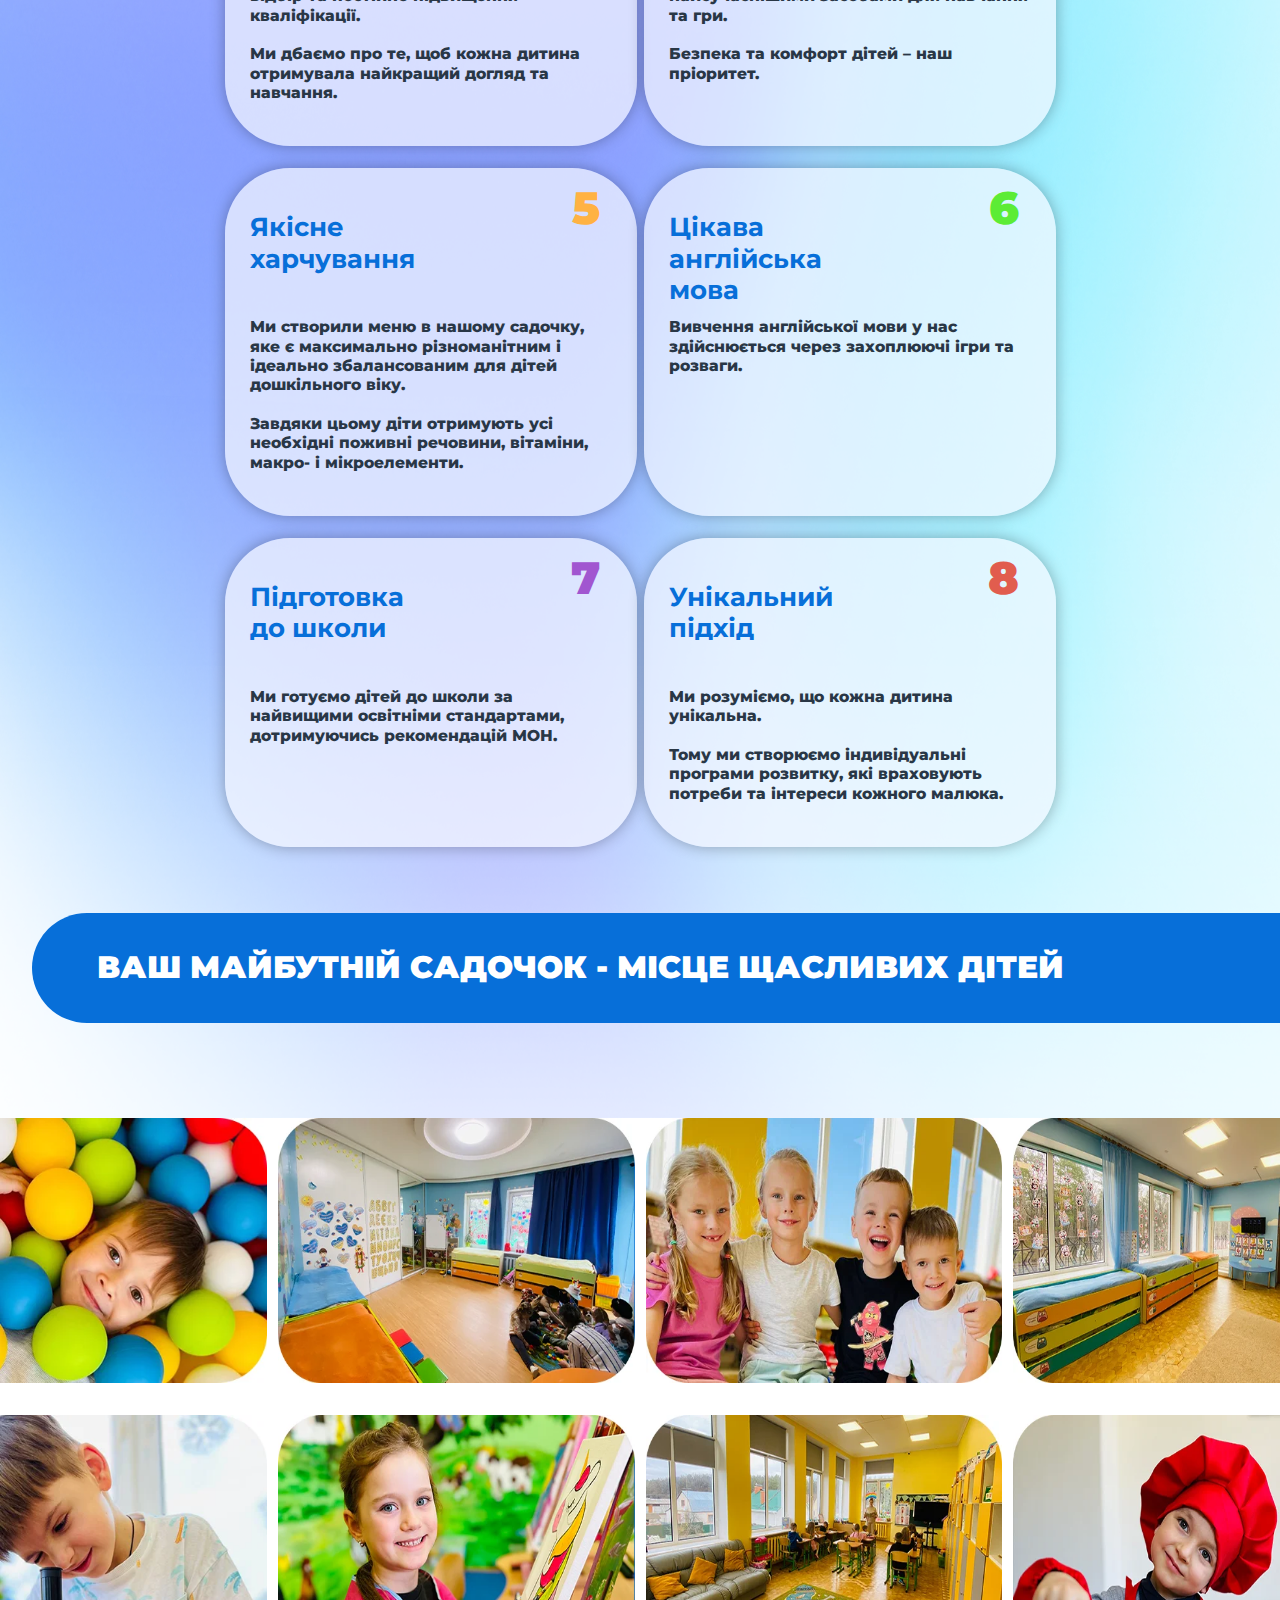
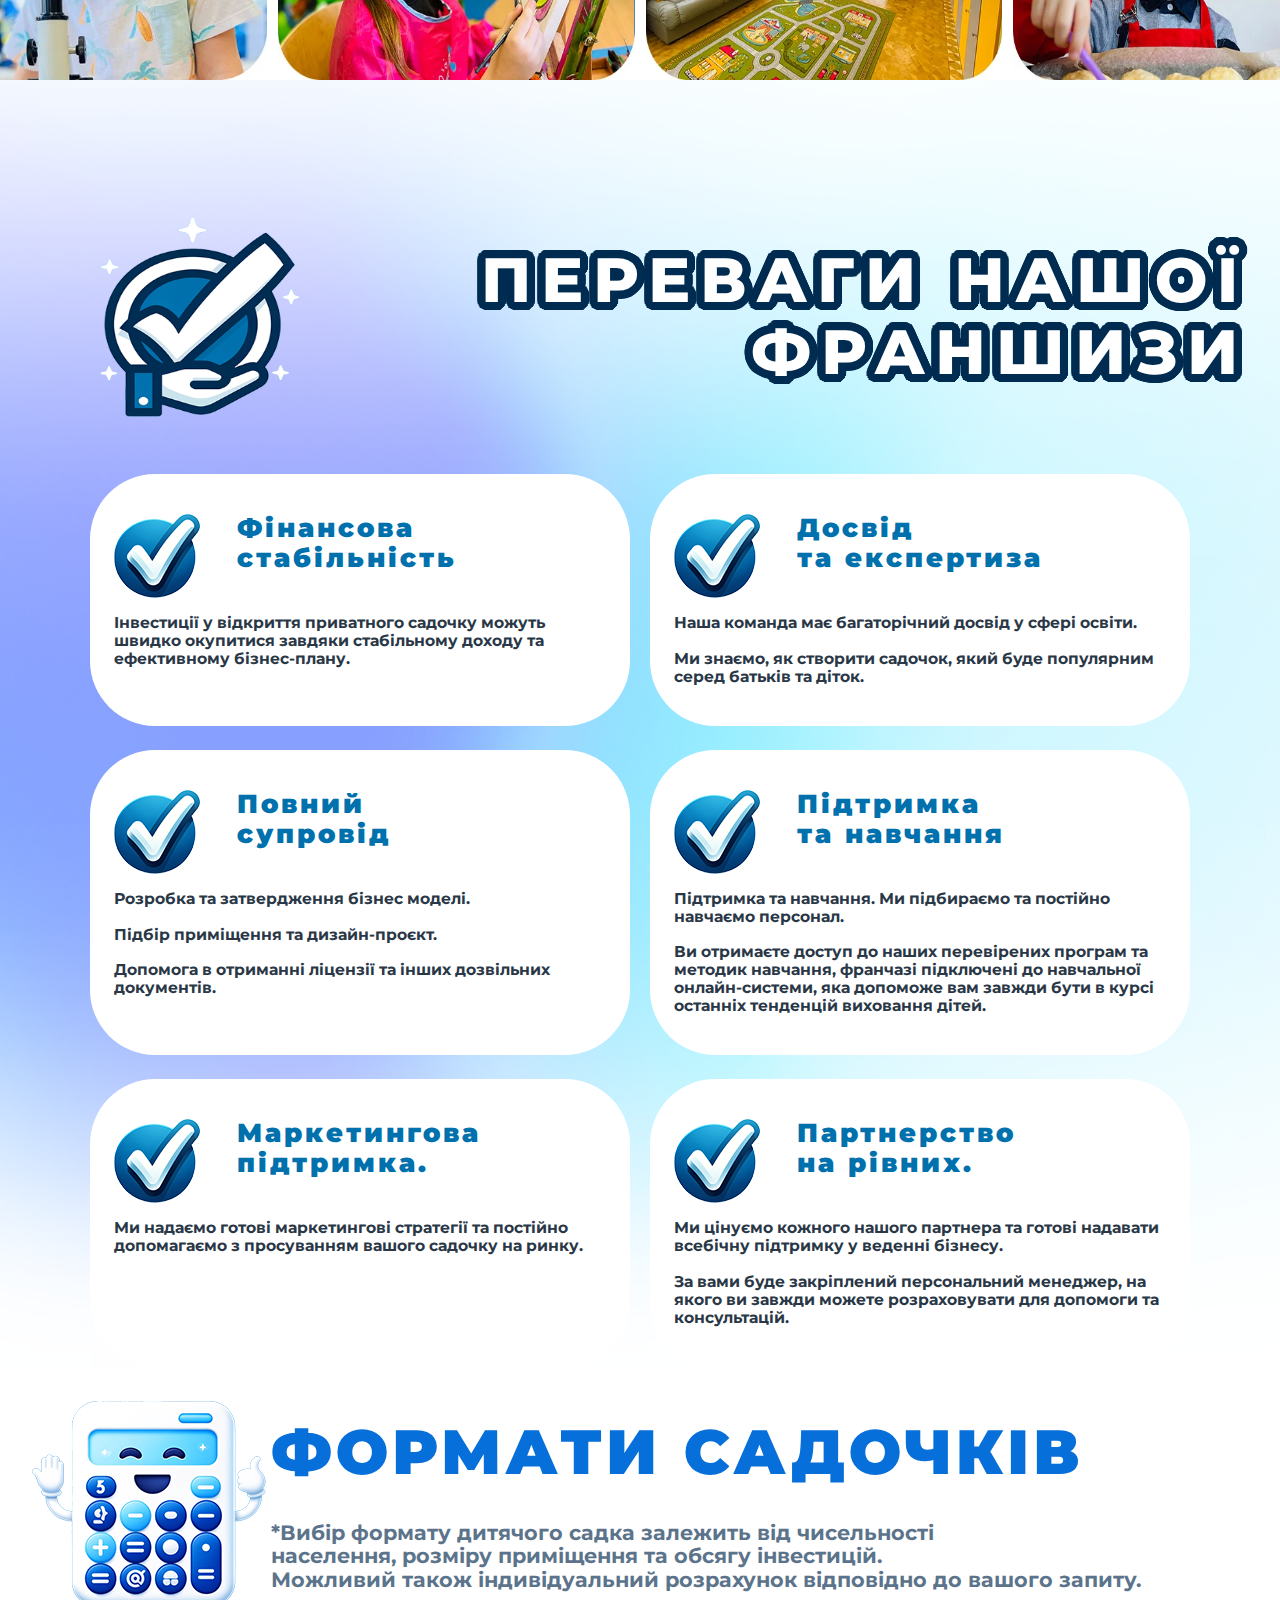
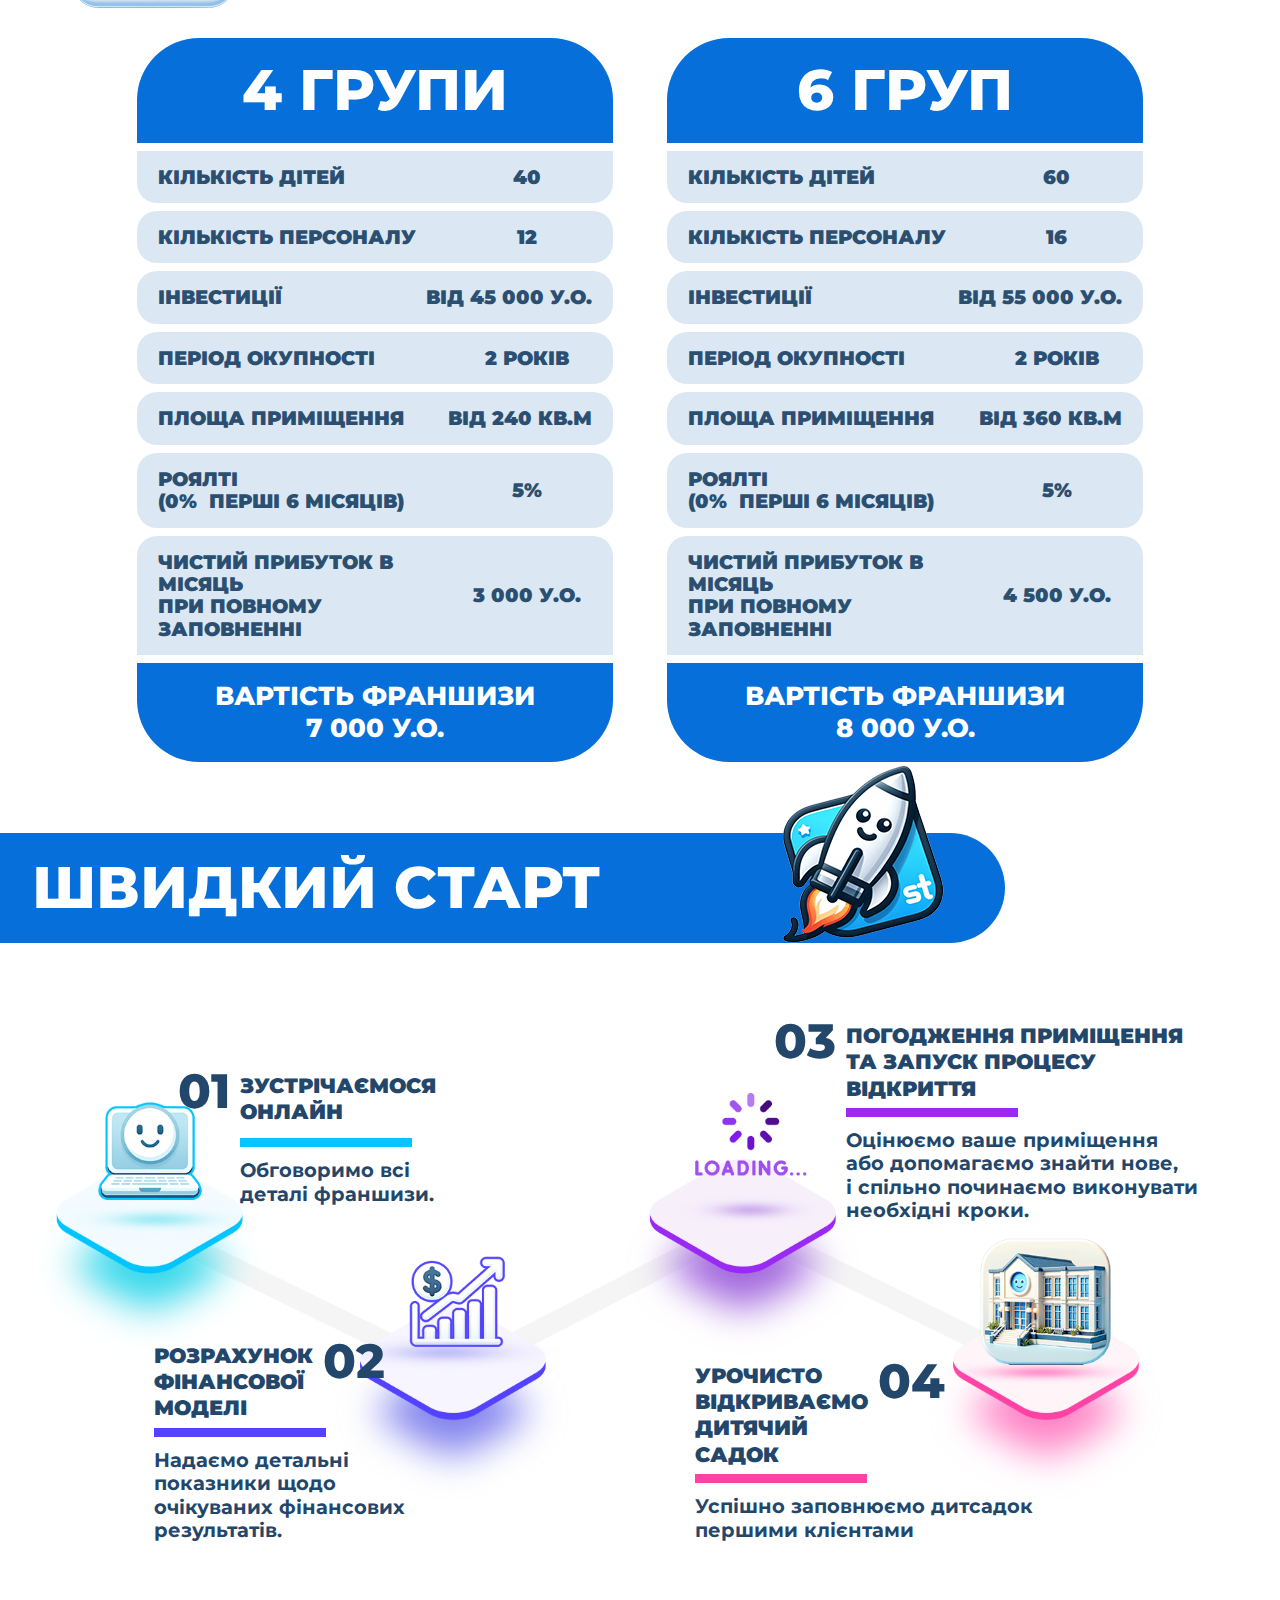
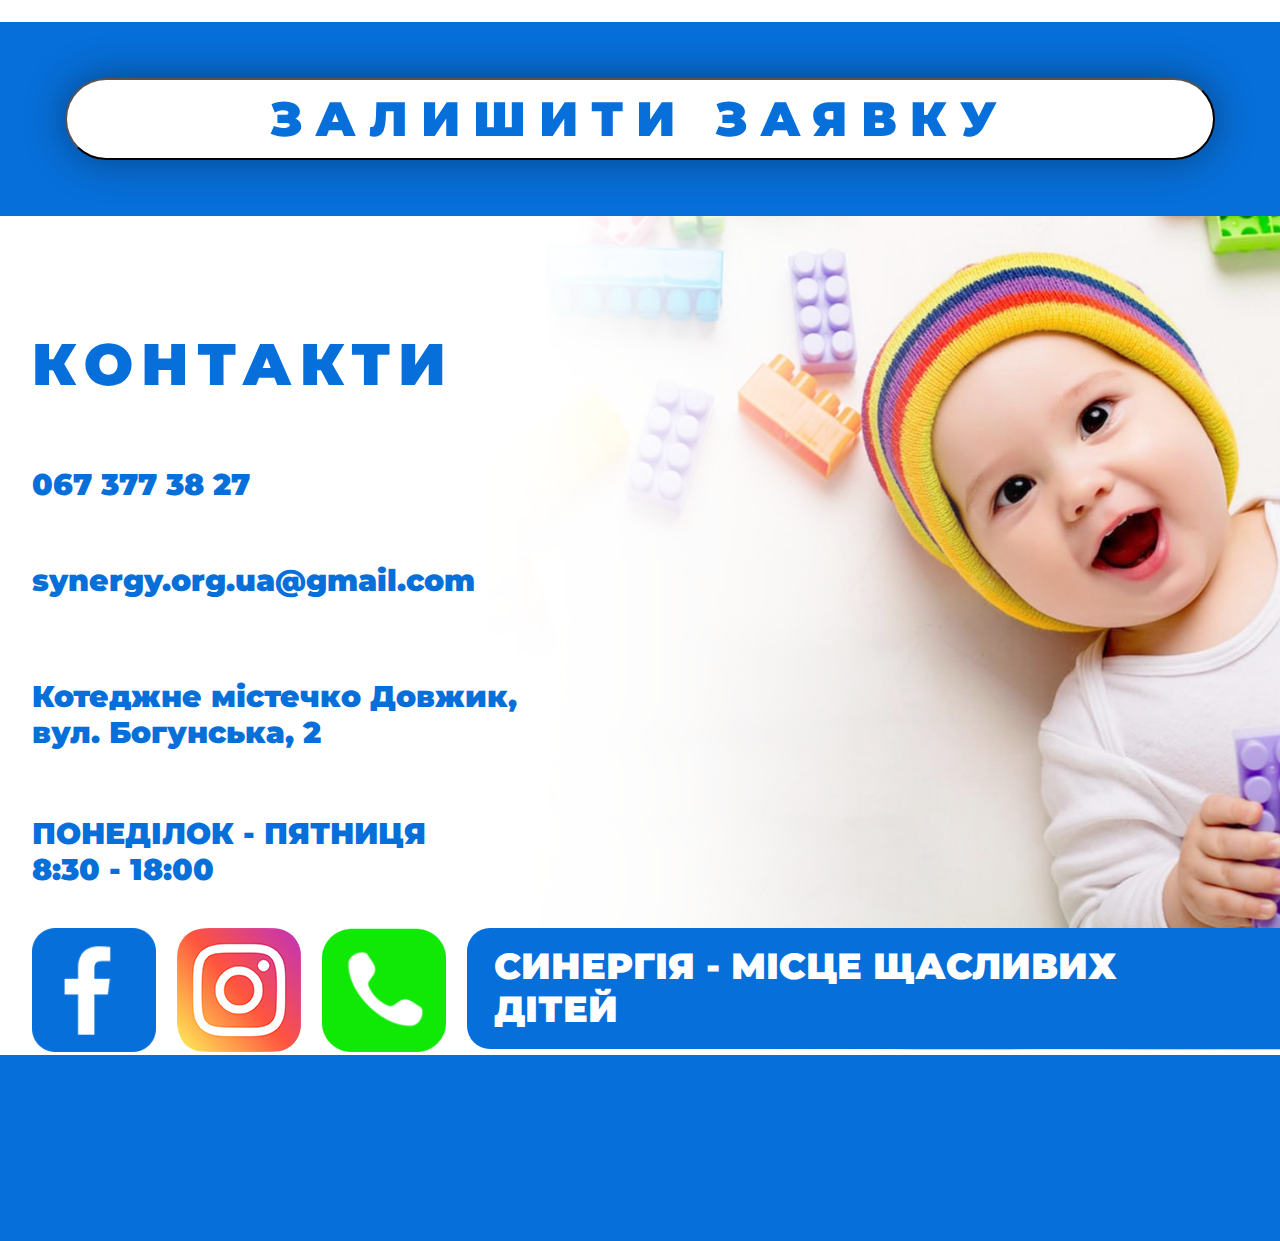
==== commit ee80ef44: "feat: SI-15 corrections" ====
--- a/index.html
+++ b/index.html
@@ -544,7 +544,7 @@
     </footer>
 
     <div id="modal" class="modal" tabindex="-1" role="dialog">
-        <div class="modal-content-container">
+        <div id="modal-content-container" class="modal-content-container">
             <div class="modal-header">
                 <b class="modal-title">Заявка<br> на партнерство</b>
                 <button id="close-modal-btn" class="icon-button">
--- a/styles.css
+++ b/styles.css
@@ -23,22 +23,29 @@
 }
 
 .header-main-title {
-  text-transform: uppercase;
   text-align: center;
   font-weight: 900;
   font-size: 1.5rem;
 }
 
 .header-main-title b {
+  text-transform: uppercase;
   font-weight: 900;
   font-size: 4rem;
 }
 
 .header-navigation-link {
   text-transform: uppercase;
+  transition: all 0.3s;
   color: var(--white);
   font-weight: 900;
   font-size: 2rem;
+}
+
+.header-navigation-link:hover {
+  text-decoration-line: underline;
+  text-decoration-thickness: 4px;
+  text-underline-offset: 5px;
 }
 
 .header-navigation-wrapper ul {
@@ -123,7 +130,7 @@
     background-size: 100% 100%;
     padding: 10px 0 32px 0;
     background-position: unset;
-    min-height: 1381px;
+    min-height: 1481px;
   }
 
   .header-navigation {
@@ -186,15 +193,9 @@
   }
 }
 
-@media screen and (max-width: 720px) {
+@media screen and (max-width: 650px) {
   header {
-    min-height: 1181px;
-  }
-}
-
-@media screen and (max-width: 620px) {
-  header {
-    min-height: 1051px;
+    min-height: 1151px;
   }
 
   .mobile-menu-burger {
@@ -593,13 +594,62 @@
 }
 
 .benefits-title {
-  -webkit-text-stroke: 0.225rem #002c51;
   text-transform: uppercase;
   letter-spacing: 10px;
   color: var(--white);
   text-align: right;
   font-weight: 800;
   font-size: 6rem;
+  text-shadow: rgb(0, 44, 81) 8px 0px 0px,
+    rgb(0, 44, 81) 7.93758px 0.997398px 0px,
+    rgb(0, 44, 81) 7.7513px 1.97923px 0px,
+    rgb(0, 44, 81) 7.44406px 2.93018px 0px,
+    rgb(0, 44, 81) 7.02066px 3.8354px 0px, rgb(0, 44, 81) 6.4877px 4.68078px 0px,
+    rgb(0, 44, 81) 5.85351px 5.45311px 0px,
+    rgb(0, 44, 81) 5.12797px 6.14035px 0px,
+    rgb(0, 44, 81) 4.32242px 6.73177px 0px,
+    rgb(0, 44, 81) 3.44941px 7.21814px 0px,
+    rgb(0, 44, 81) 2.52258px 7.59188px 0px,
+    rgb(0, 44, 81) 1.55638px 7.84714px 0px,
+    rgb(0, 44, 81) 0.565898px 7.97996px 0px,
+    rgb(0, 44, 81) -0.433417px 7.98825px 0px,
+    rgb(0, 44, 81) -1.42597px 7.87189px 0px,
+    rgb(0, 44, 81) -2.39627px 7.63269px 0px,
+    rgb(0, 44, 81) -3.32917px 7.27438px 0px,
+    rgb(0, 44, 81) -4.21013px 6.80256px 0px,
+    rgb(0, 44, 81) -5.02539px 6.22459px 0px,
+    rgb(0, 44, 81) -5.76223px 5.54948px 0px,
+    rgb(0, 44, 81) -6.40915px 4.78778px 0px,
+    rgb(0, 44, 81) -6.95606px 3.95136px 0px,
+    rgb(0, 44, 81) -7.39442px 3.05329px 0px,
+    rgb(0, 44, 81) -7.71739px 2.10757px 0px,
+    rgb(0, 44, 81) -7.91994px 1.12896px 0px,
+    rgb(0, 44, 81) -7.9989px 0.132735px 0px,
+    rgb(0, 44, 81) -7.95304px -0.865561px 0px,
+    rgb(0, 44, 81) -7.78307px -1.85035px 0px,
+    rgb(0, 44, 81) -7.49165px -2.80627px 0px,
+    rgb(0, 44, 81) -7.08333px -3.71839px 0px,
+    rgb(0, 44, 81) -6.56448px -4.57249px 0px,
+    rgb(0, 44, 81) -5.94318px -5.35524px 0px,
+    rgb(0, 44, 81) -5.22915px -6.05442px 0px,
+    rgb(0, 44, 81) -4.43352px -6.65912px 0px,
+    rgb(0, 44, 81) -3.5687px -7.15991px 0px,
+    rgb(0, 44, 81) -2.6482px -7.54898px 0px,
+    rgb(0, 44, 81) -1.68637px -7.82024px 0px,
+    rgb(0, 44, 81) -0.698222px -7.96947px 0px,
+    rgb(0, 44, 81) 0.300817px -7.99434px 0px,
+    rgb(0, 44, 81) 1.29516px -7.89446px 0px,
+    rgb(0, 44, 81) 2.2693px -7.67139px 0px,
+    rgb(0, 44, 81) 3.20802px -7.32862px 0px,
+    rgb(0, 44, 81) 4.09668px -6.87148px 0px,
+    rgb(0, 44, 81) 4.92142px -6.30711px 0px,
+    rgb(0, 44, 81) 5.66936px -5.64432px 0px,
+    rgb(0, 44, 81) 6.32883px -4.89346px 0px,
+    rgb(0, 44, 81) 6.88954px -4.06623px 0px,
+    rgb(0, 44, 81) 7.34274px -3.17555px 0px,
+    rgb(0, 44, 81) 7.68136px -2.23532px 0px,
+    rgb(0, 44, 81) 7.90012px -1.26021px 0px,
+    rgb(0, 44, 81) 7.9956px -0.265434px 0px;
 }
 
 .benefits-cards-wrapper {
@@ -636,7 +686,7 @@
 
 @media screen and (max-width: 1500px) {
   .benefits-title-wrapper {
-    padding-left: 108px;
+    padding-left: 68px;
   }
 
   .benefits-title-wrapper img {
@@ -645,6 +695,18 @@
   }
 }
 
+@media screen and (max-width: 1200px) {
+  .benefit-card {
+    max-width: 450px;
+    align-items: center;
+  }
+
+  .benefit-card-image {
+    height: 75px;
+    width: 75px;
+  }
+}
+
 @media screen and (max-width: 996px) {
   .benefits-section {
     padding-top: 27px;
@@ -656,20 +718,21 @@
   }
 
   .benefits-title-wrapper {
+    justify-content: space-around;
     padding-bottom: 27px;
+    align-items: center;
     padding-left: 0px;
     gap: 25px;
   }
 
   .benefits-title-wrapper img {
-    height: 80px;
-    width: 80px;
+    height: 133px;
+    width: 117px;
   }
 
   .benefits-title {
-    font-size: 1.5625rem;
+    font-size: 2.5rem;
     letter-spacing: 3px;
-    color: black;
   }
 
   .benefits-cards-wrapper {
@@ -679,8 +742,6 @@
   .benefit-card {
     background-color: rgb(255, 255, 255, 0.7);
     grid-template: auto 1fr / auto 1fr;
-    border-radius: 35px;
-    padding: 24px 15px;
     max-width: 500px;
     gap: 20px;
   }
@@ -1157,7 +1218,8 @@
 /* footer */
 footer {
   background: url("public/images/footer-bg.png") no-repeat;
-  background-size: 100% 100%;
+  background-position: 70% 10%;
+  background-size: cover;
 }
 
 .leave-application-wrapper {
@@ -1260,7 +1322,11 @@
   height: 186px;
 }
 
-@media screen and (max-width: 1200px) {
+@media screen and (max-width: 996px) {
+  footer {
+    background-position: 70% 70%;
+  }
+
   .leave-application-wrapper {
     padding: 26px 0;
   }
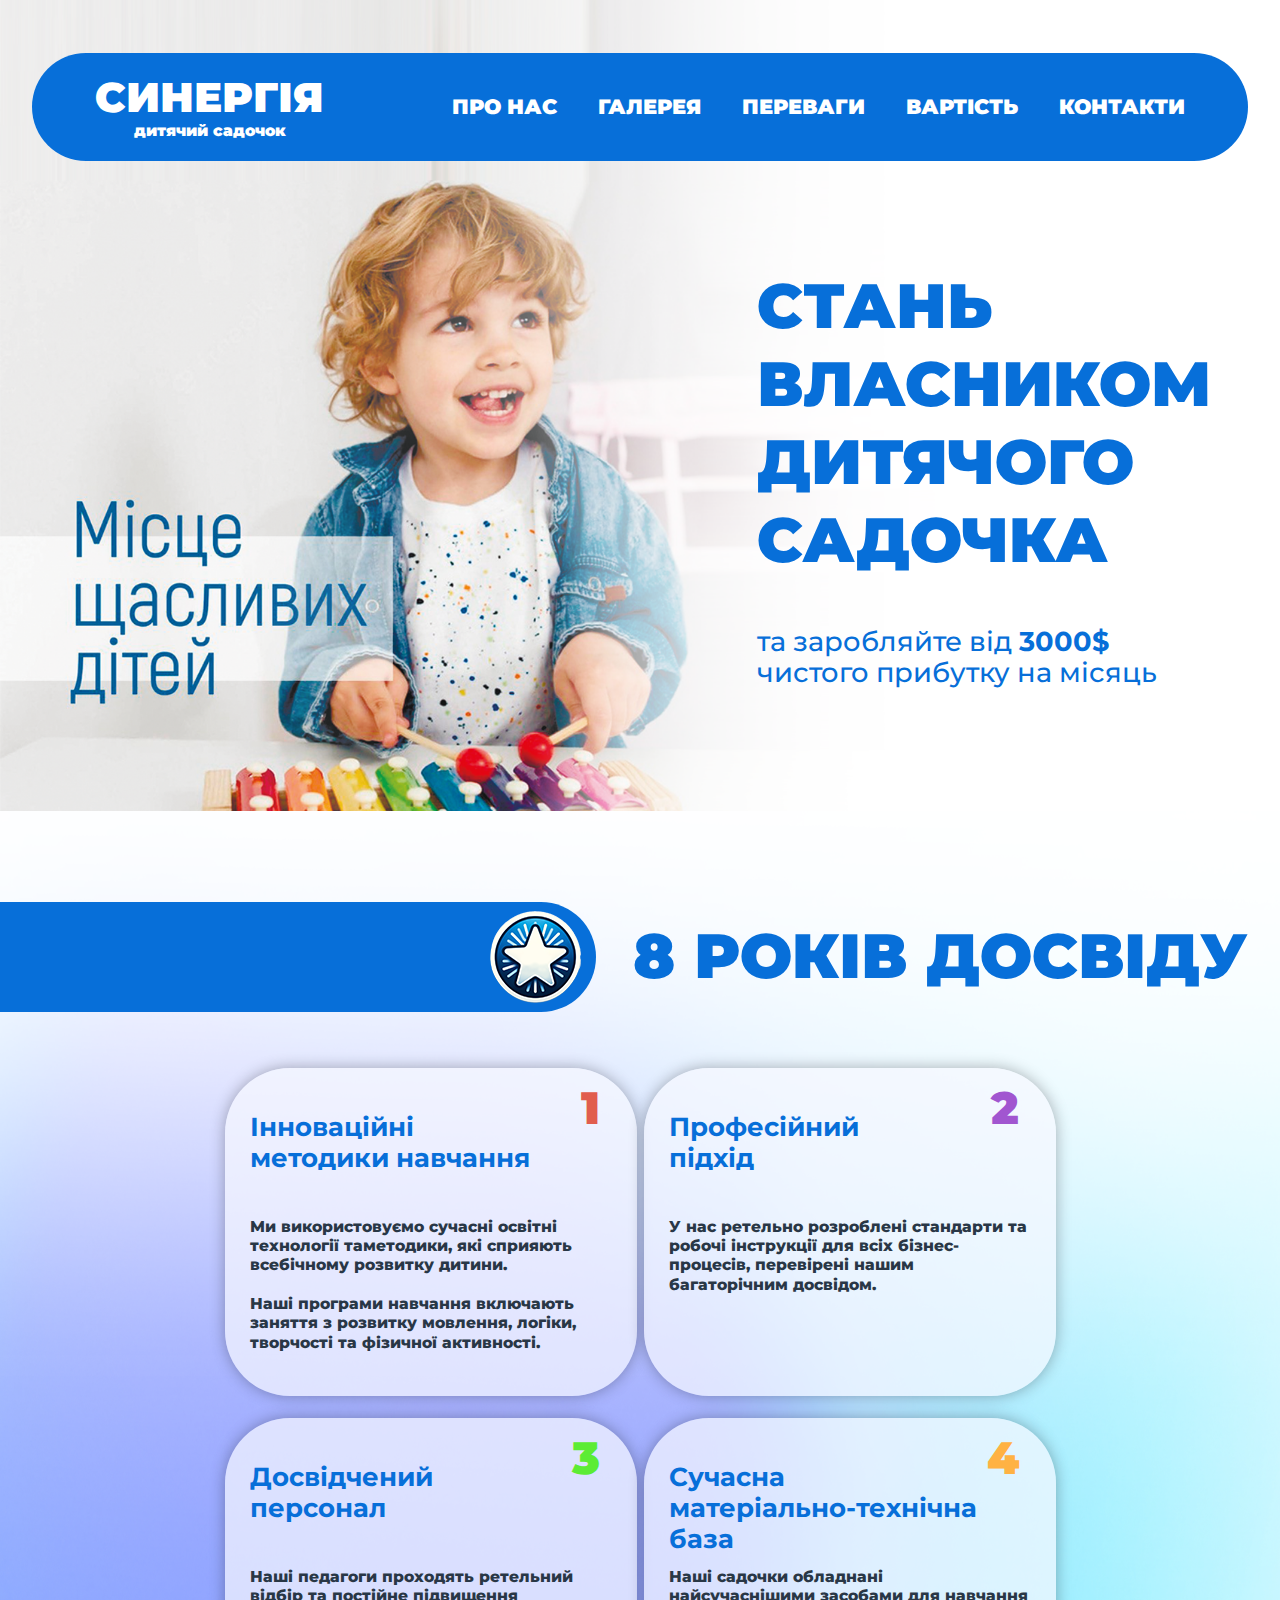
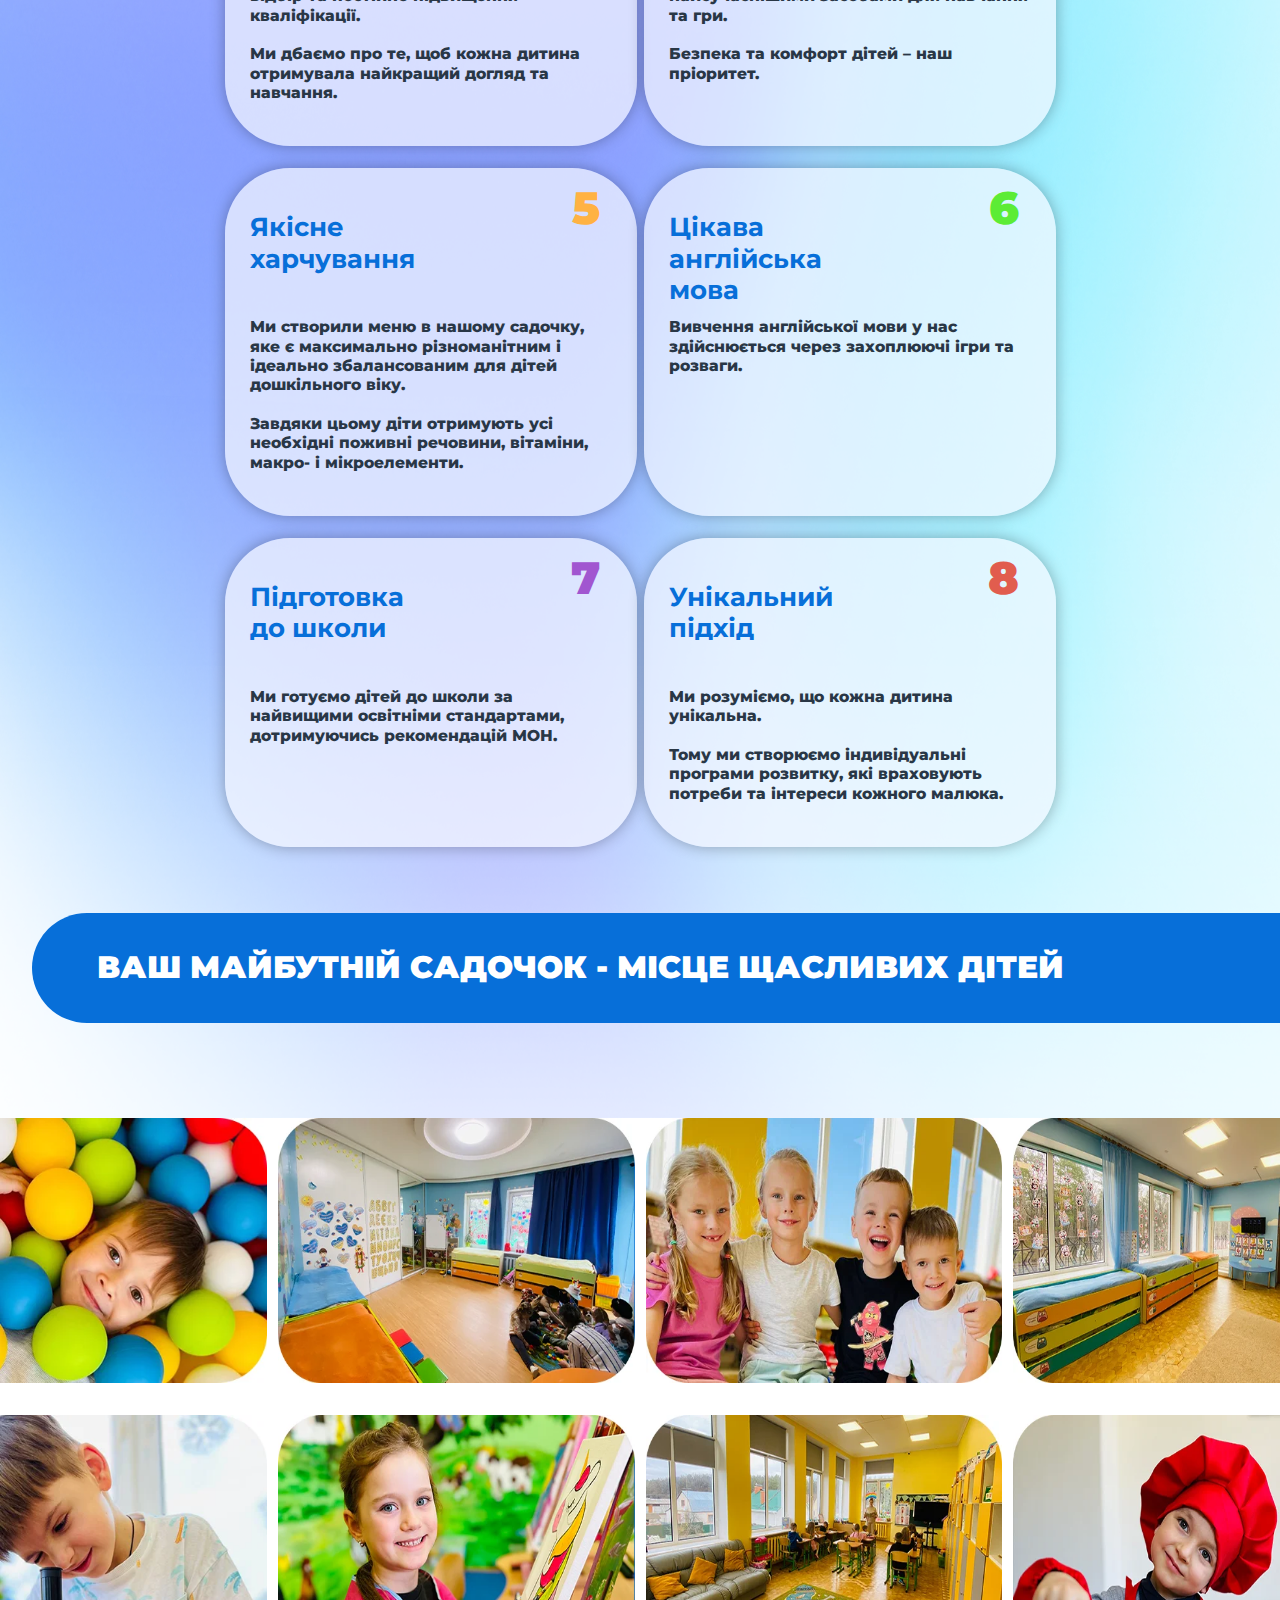
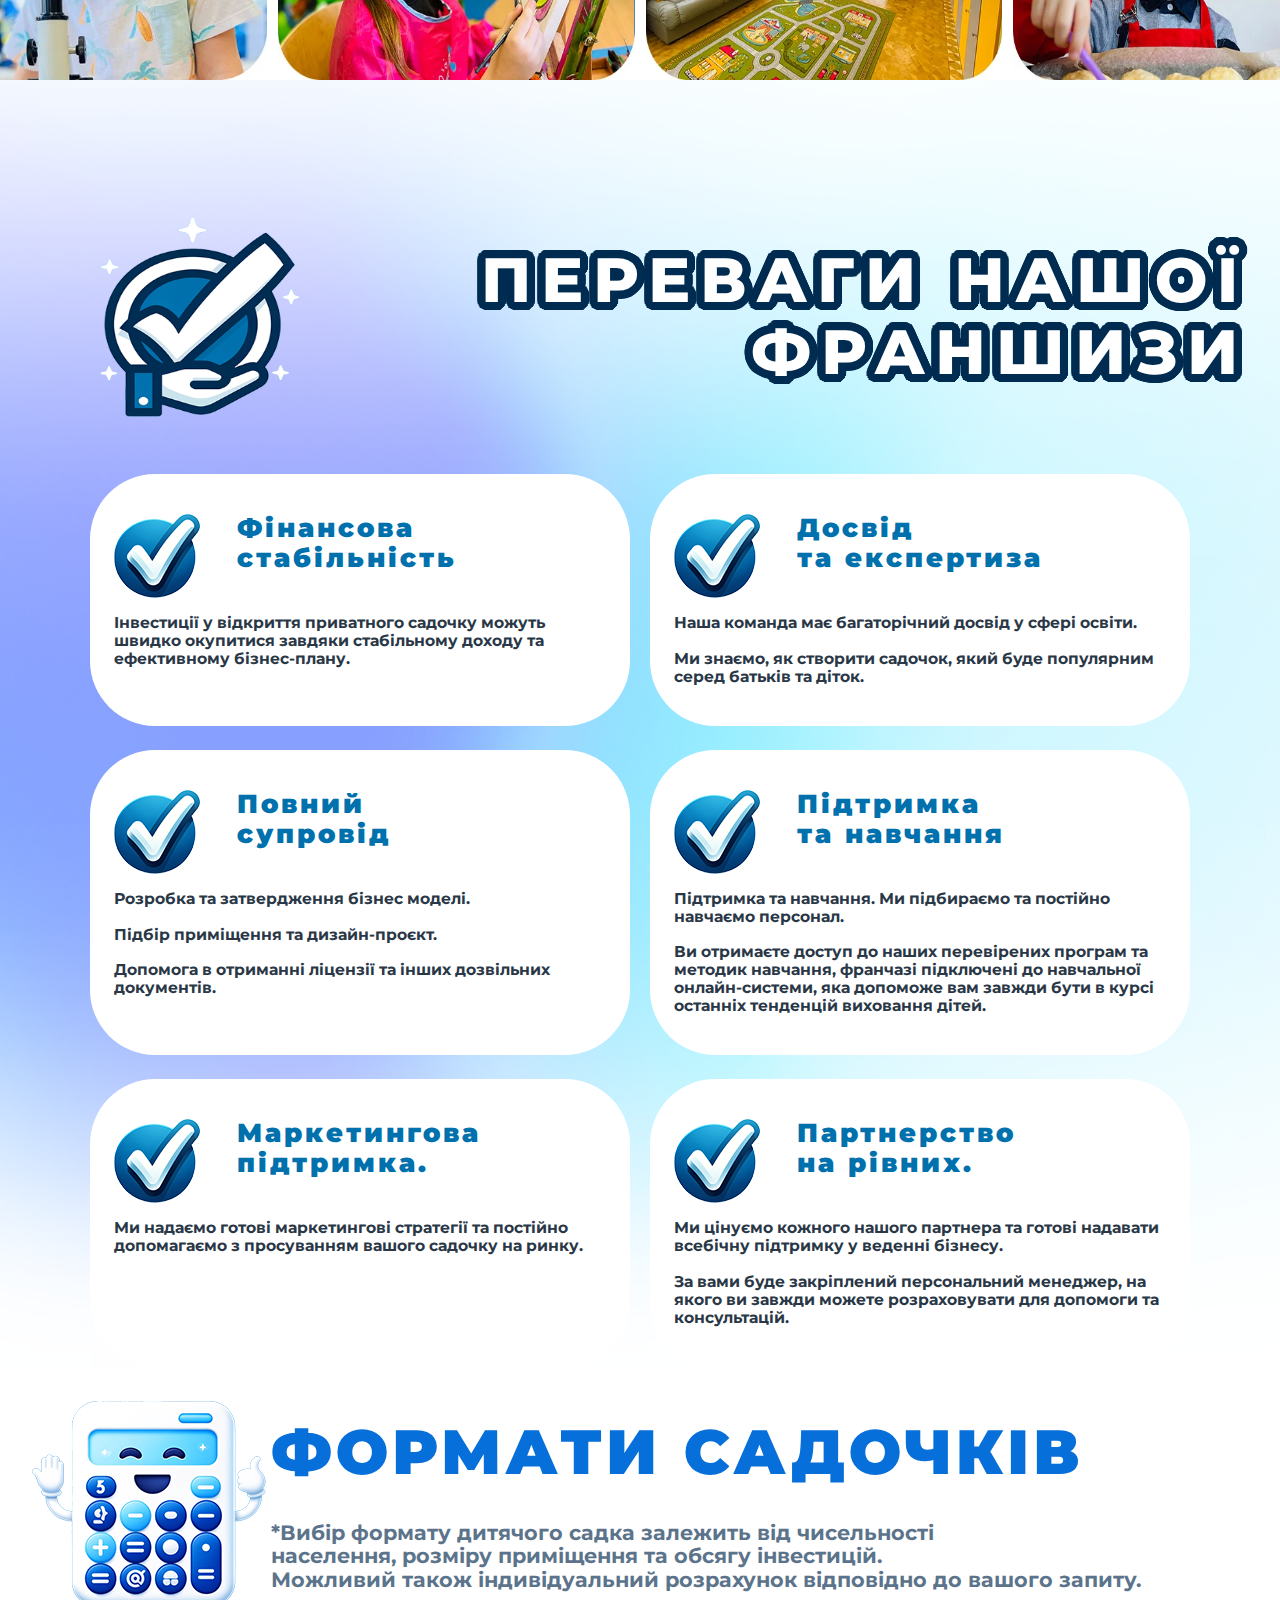
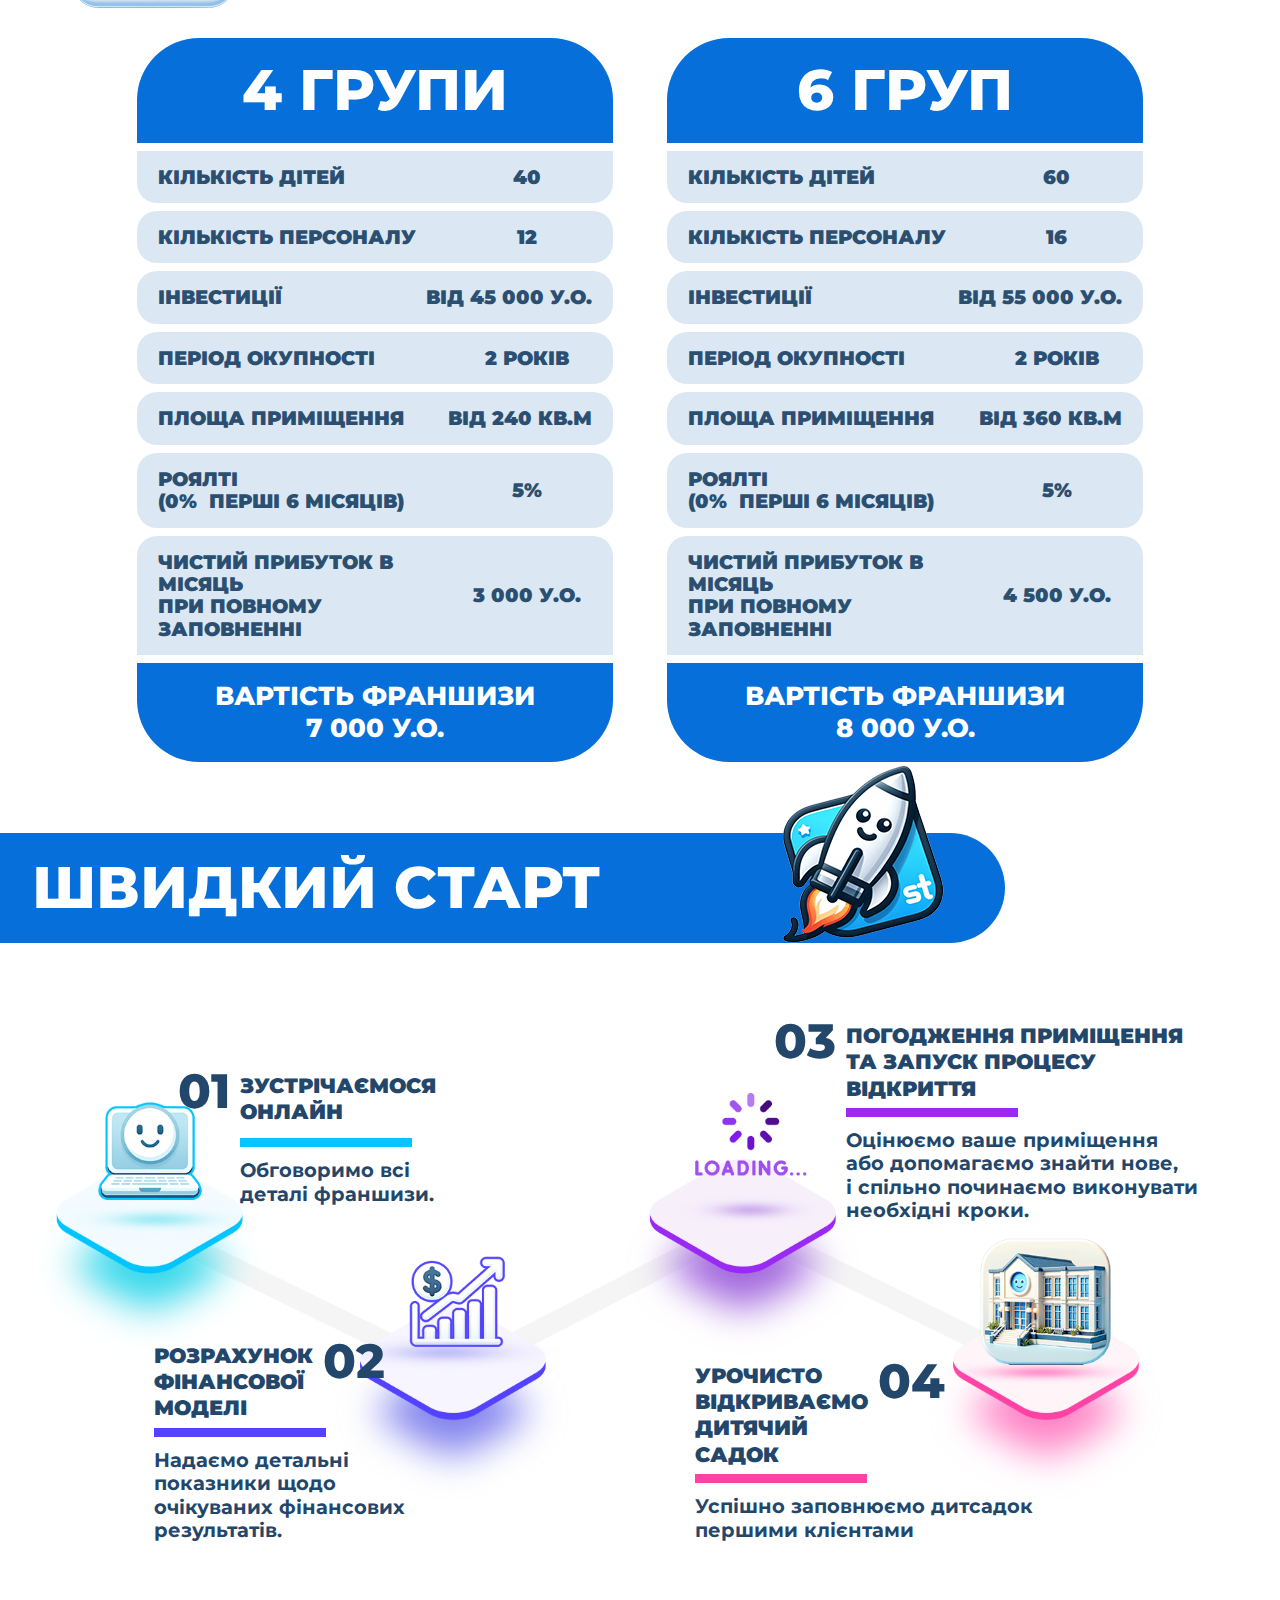
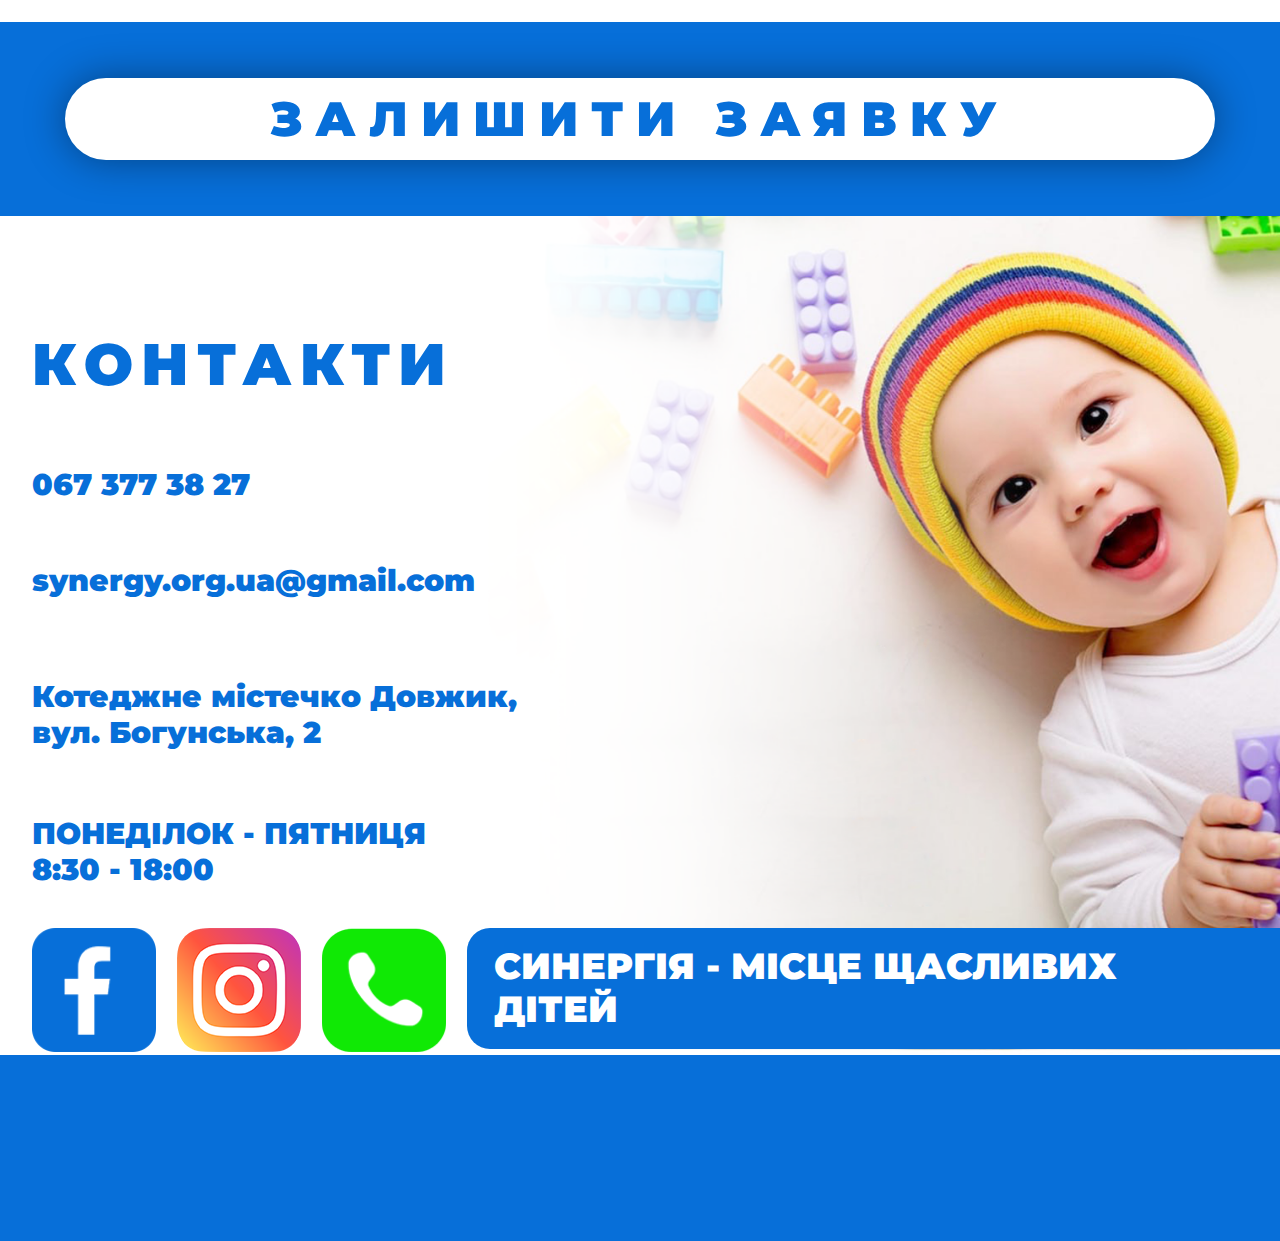
==== commit 93668c9a: "SY-16 corrections" ====
--- a/index.html
+++ b/index.html
@@ -1,5 +1,5 @@
 <!DOCTYPE html>
-<html lang="en">
+<html lang="uk-UA">
 
 <head>
     <meta charset="UTF-8">
@@ -30,7 +30,7 @@
                     </ul>
                 </nav>
 
-                <div id="mobile-menu-burger" class="mobile-menu-burger">
+                <div id="mobile-menu-burger" class="mobile-menu-burger" role="menu" aria-label="Відкрити меню">
                     <div></div>
                     <div></div>
                     <div></div>
@@ -543,32 +543,32 @@
         <div class="footer-empty-box"></div>
     </footer>
 
-    <div id="modal" class="modal" tabindex="-1" role="dialog">
+    <div id="modal" class="modal" tabindex="0" role="dialog">
         <div id="modal-content-container" class="modal-content-container">
             <div class="modal-header">
                 <b class="modal-title">Заявка<br> на партнерство</b>
-                <button id="close-modal-btn" class="icon-button">
+                <button id="close-modal-btn" tabindex="0" class="close-modal-btn">
                     <img class="modal-close-icon" src="public/images/modal-close-icon.png" width="37" height="37"
-                        alt="">
+                        alt="Кнопка закриття">
                 </button>
             </div>
 
             <div class="modal-content-wrapper">
                 <form class="order-form" action="https://formsubmit.co/mailsinergiya@gmail.com" method="POST">
-                    <input tabindex="1" autocomplete="off" autofocus name='fullname' maxlength="100" class="text-field"
+                    <input tabindex="0" autocomplete="off" autofocus name='fullname' maxlength="100" class="text-field"
                         placeholder="П.І.Б" type="text" required>
-                    <input tabindex="1" name='phone' autocomplete="off" class="text-field"
+                    <input tabindex="0" name='phone' autocomplete="off" class="text-field"
                         placeholder="+38 (***) *** ** **" required type="text" pattern="^\+?38\d{10}$">
-                    <input tabindex="1" name='city' autocomplete="off" maxlength="100" class="text-field"
+                    <input tabindex="0" name='city' autocomplete="off" maxlength="100" class="text-field"
                         placeholder="Місто" type="text" required>
 
-                    <button class="submit-button" tabindex="1" type="submit">Відправити</button>
+                    <button class="submit-button" tabindex="0" type="submit">Відправити</button>
                 </form>
 
                 <div class="modal-right-content-wrapper">
                     <b class="modal-right-content-title">Синергія</b>
                     <p class="modal-right-content-description">дитячий садочок</p>
-                    <img tabindex="1" src="public/images/modal-image.png" width="364" height="364" alt="">
+                    <img tabindex="1" src="public/images/modal-image.png" width="364" height="364" alt="Діти">
                 </div>
             </div>
         </div>
--- a/styles.css
+++ b/styles.css
@@ -97,10 +97,27 @@
 
 .mobile-menu-burger {
   flex-direction: column;
+  transition: all 0.3s;
   margin-top: 25px;
   display: none;
   width: 74px;
   gap: 13px;
+}
+
+.mobile-menu-burger:active {
+  transform: scale(85%);
+}
+
+.mobile-menu-burger.open div:nth-child(1) {
+  transform: rotate(45deg) translate(14px, 14px);
+}
+
+.mobile-menu-burger.open div:nth-child(2) {
+  opacity: 0;
+}
+
+.mobile-menu-burger.open div:nth-child(3) {
+  transform: rotate(-45deg) translate(7.5px, -7.5px);
 }
 
 .mobile-menu-burger > div {
@@ -484,7 +501,6 @@
     line-height: 115%;
     color: #293746;
     margin-top: 10px;
-    letter-spacing: -2%;
   }
 
   .about-us-subtitle {
@@ -758,6 +774,13 @@
   }
 }
 
+@media screen and (max-width: 576px) {
+  .benefits-title-wrapper img {
+    height: 101px;
+    width: 90px;
+  }
+}
+
 /* price */
 .price-section {
   padding-top: 34px;
@@ -1237,7 +1260,9 @@
   box-shadow: 0 0 40px 0 rgba(0, 0, 0, 0.4);
   background-color: var(--white);
   text-transform: uppercase;
+  border-color: transparent;
   color: var(--primary);
+  transition: all 0.3s;
   letter-spacing: 13px;
   border-radius: 73px;
   font-size: 4.625rem;
@@ -1249,6 +1274,14 @@
   flex-grow: 1;
 }
 
+.leave-application-button:hover {
+  transform: scale(95%);
+}
+
+.leave-application-button:active {
+  transform: scale(90%);
+}
+
 .footer-contacts-wrapper {
   align-items: flex-start;
   flex-direction: column;
@@ -1285,6 +1318,18 @@
   align-self: stretch;
   display: flex;
   gap: 21px;
+}
+
+.social-links-wrapper a {
+  transition: all 0.3s;
+}
+
+.social-links-wrapper a:hover {
+  transform: scale(95%);
+}
+
+.social-links-wrapper a:active {
+  transform: scale(90%);
 }
 
 .footer-right-label {
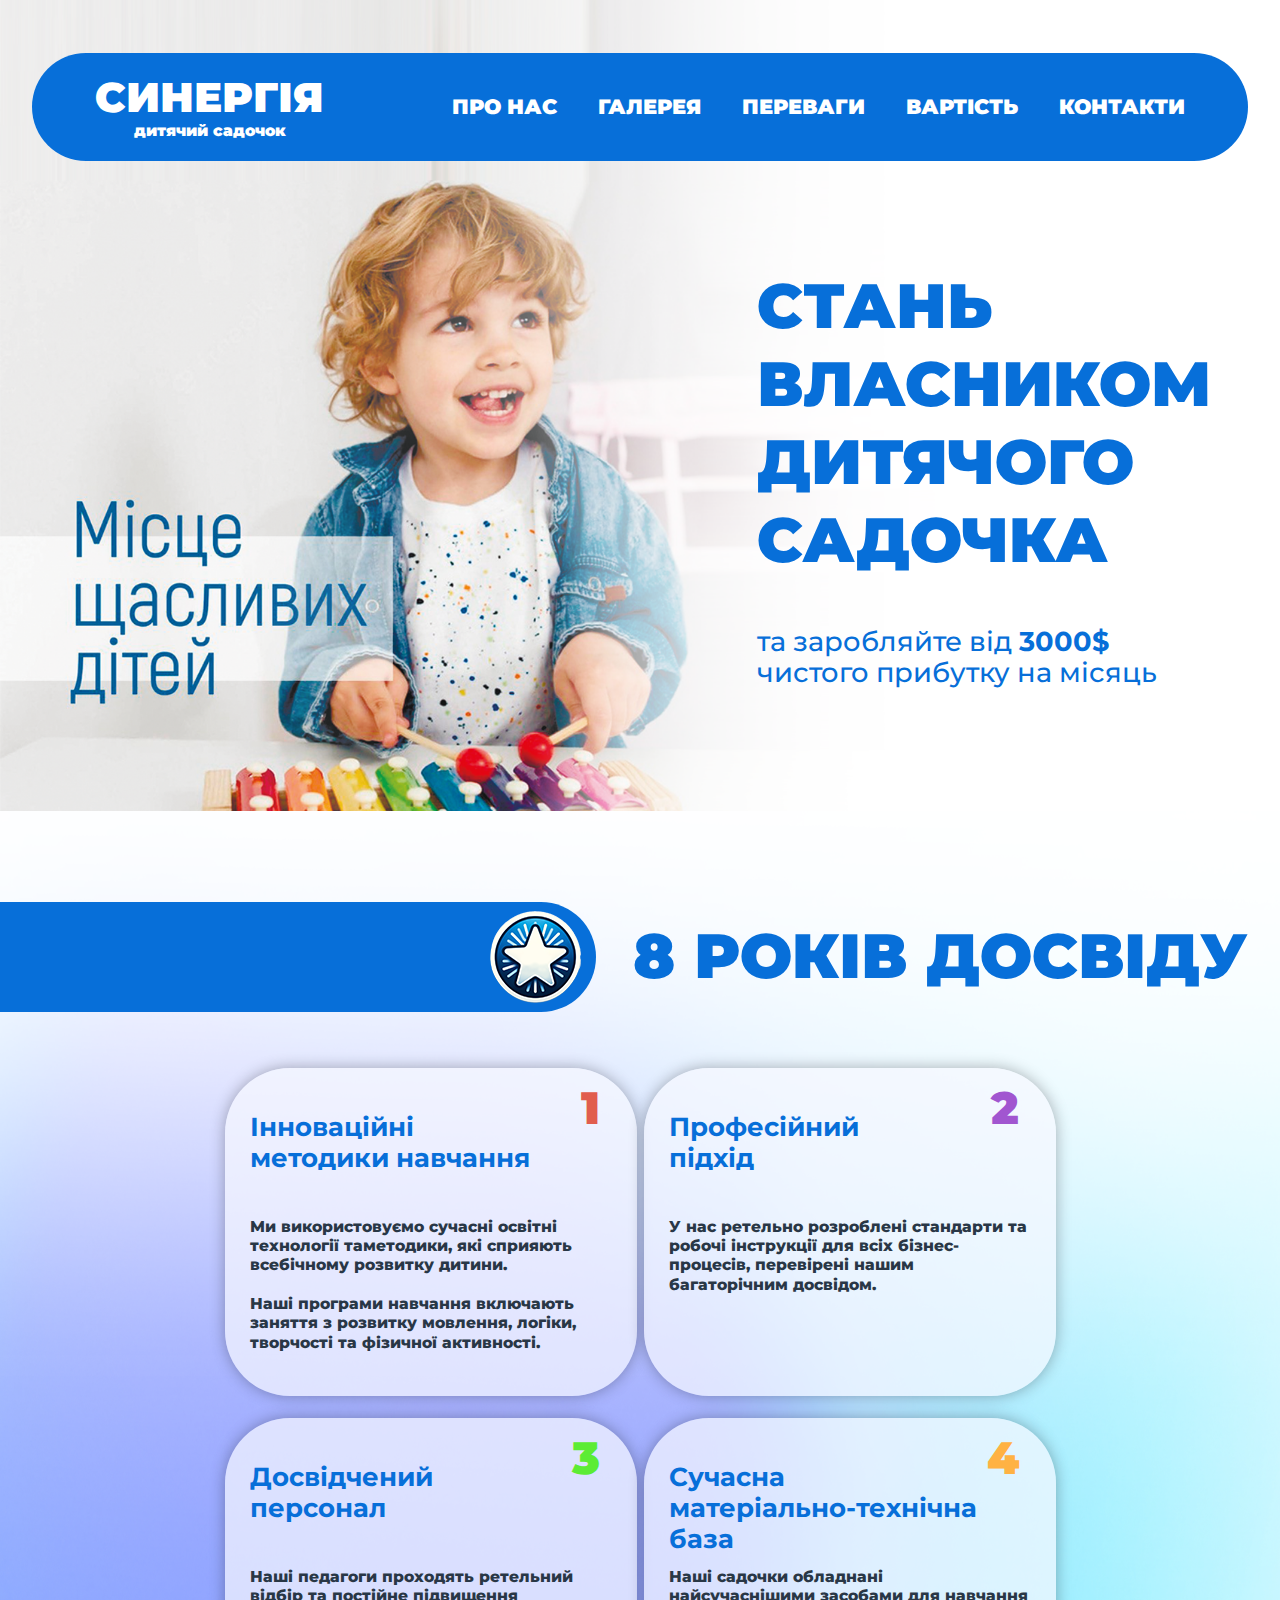
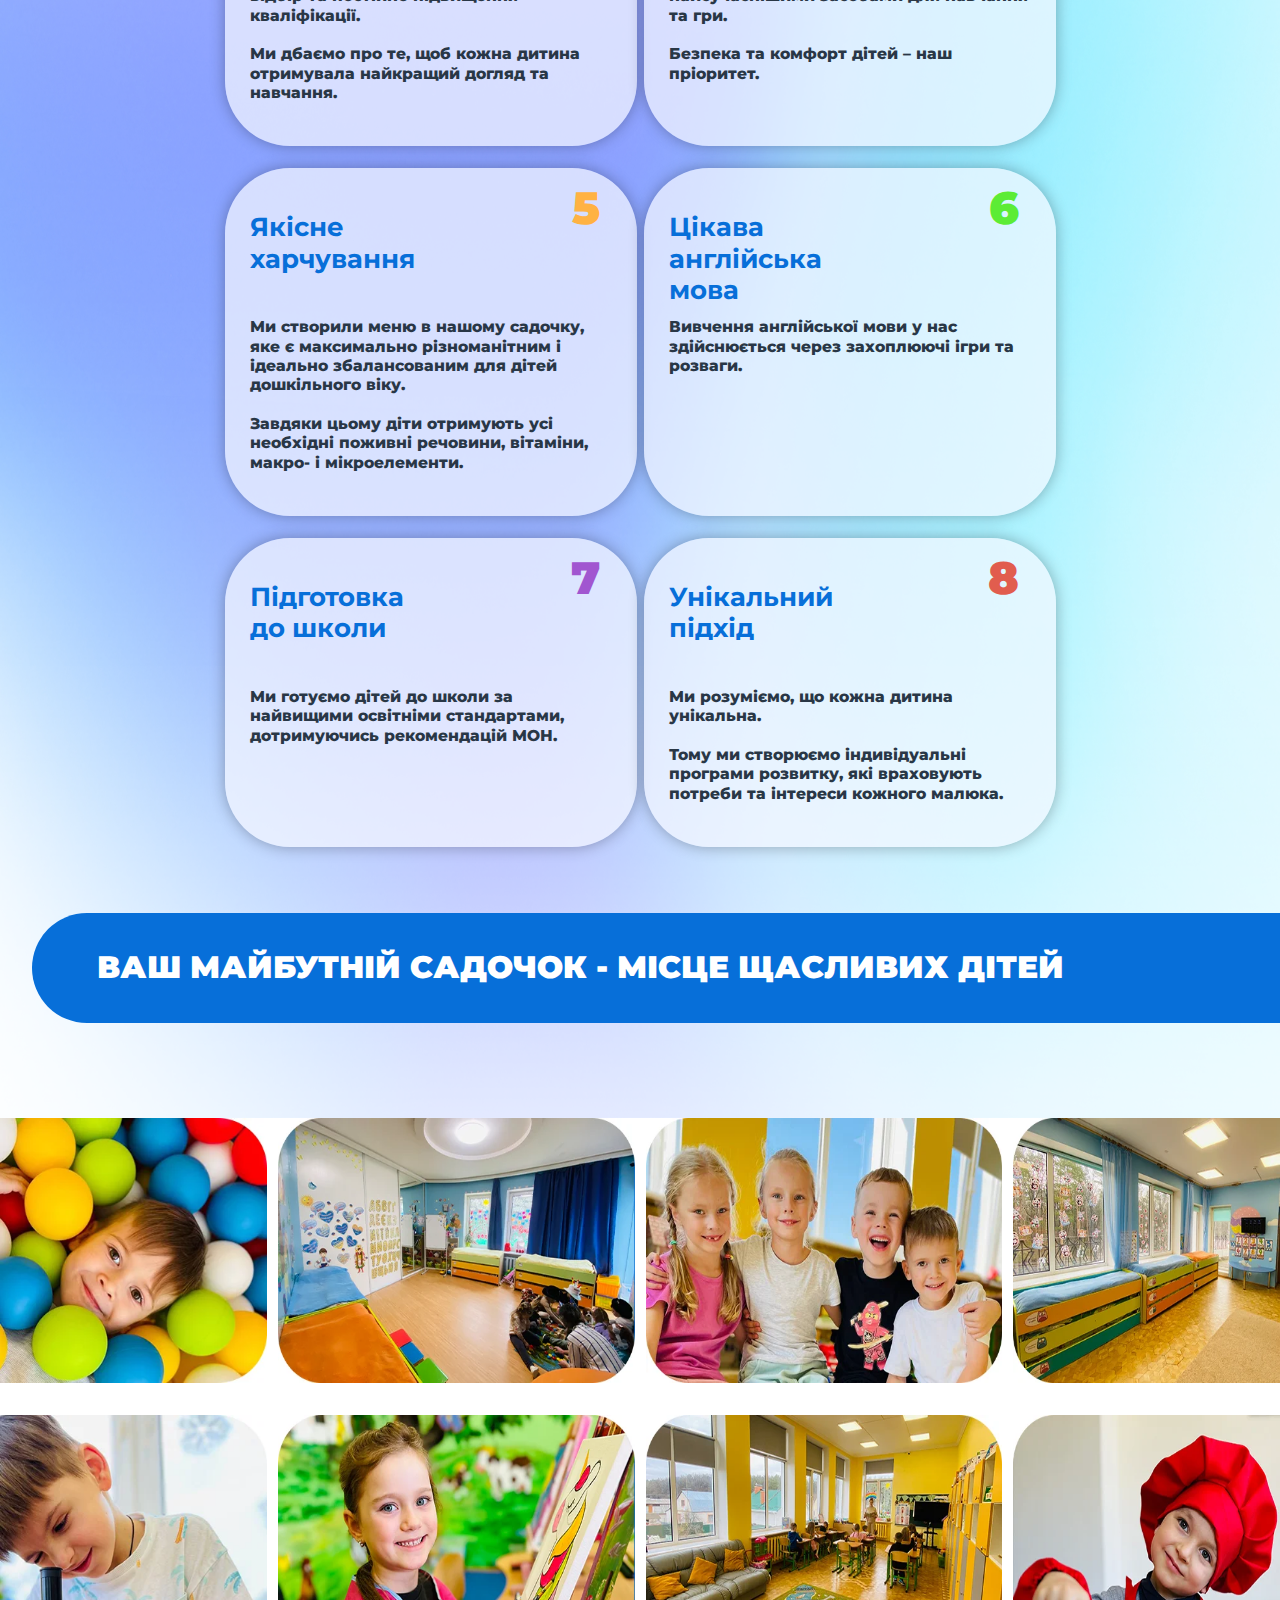
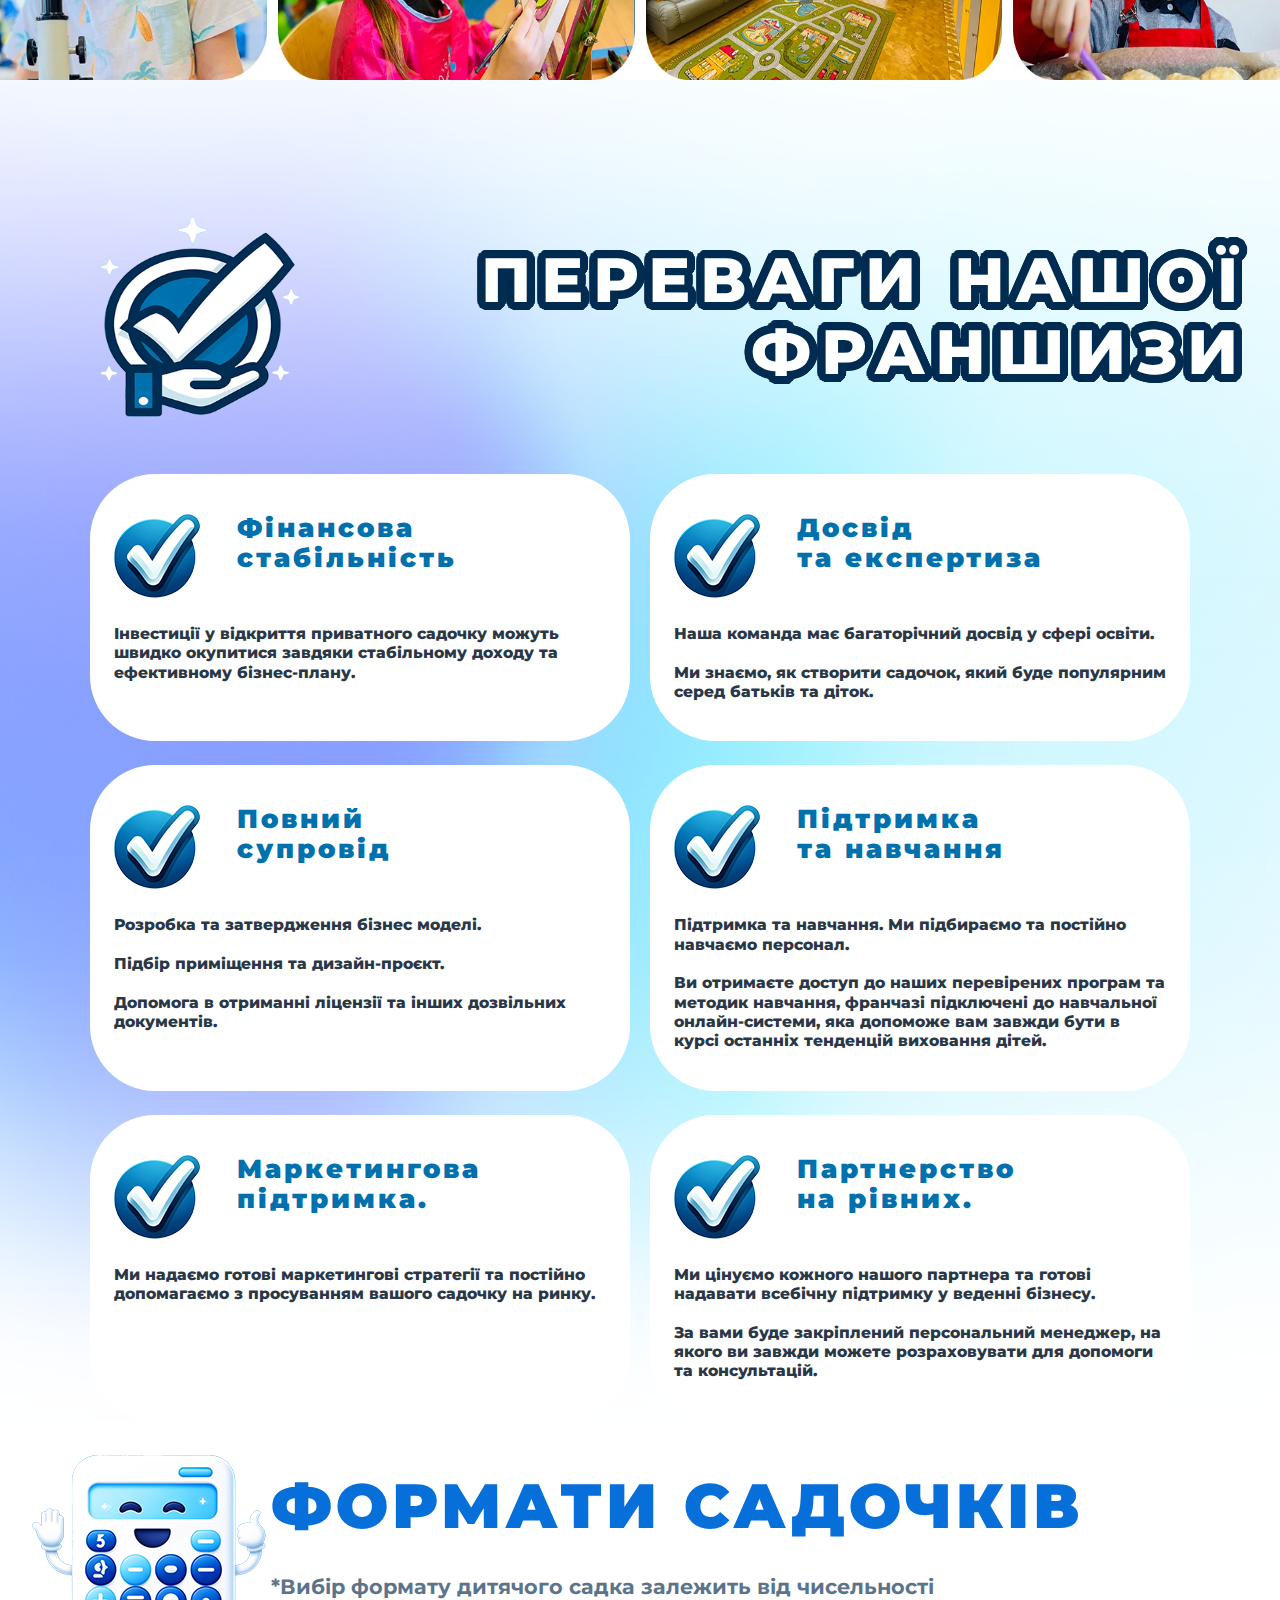
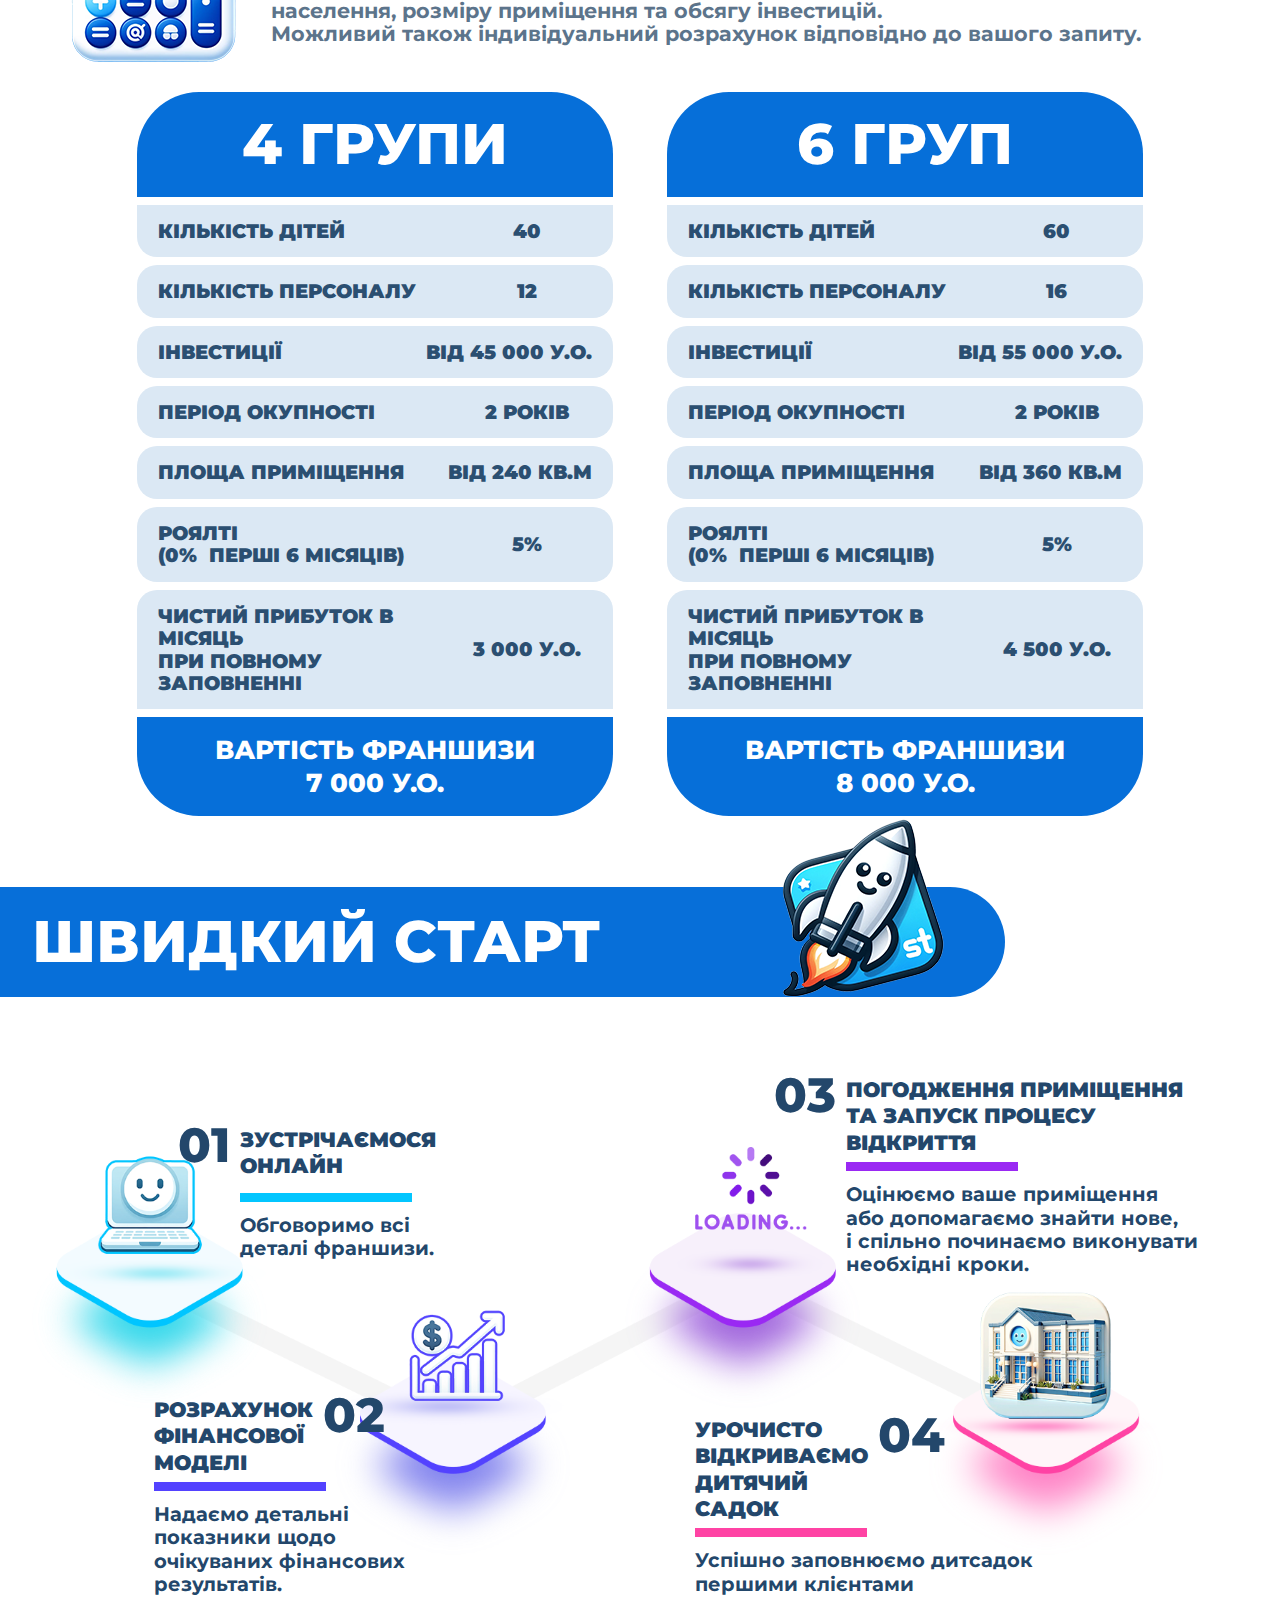
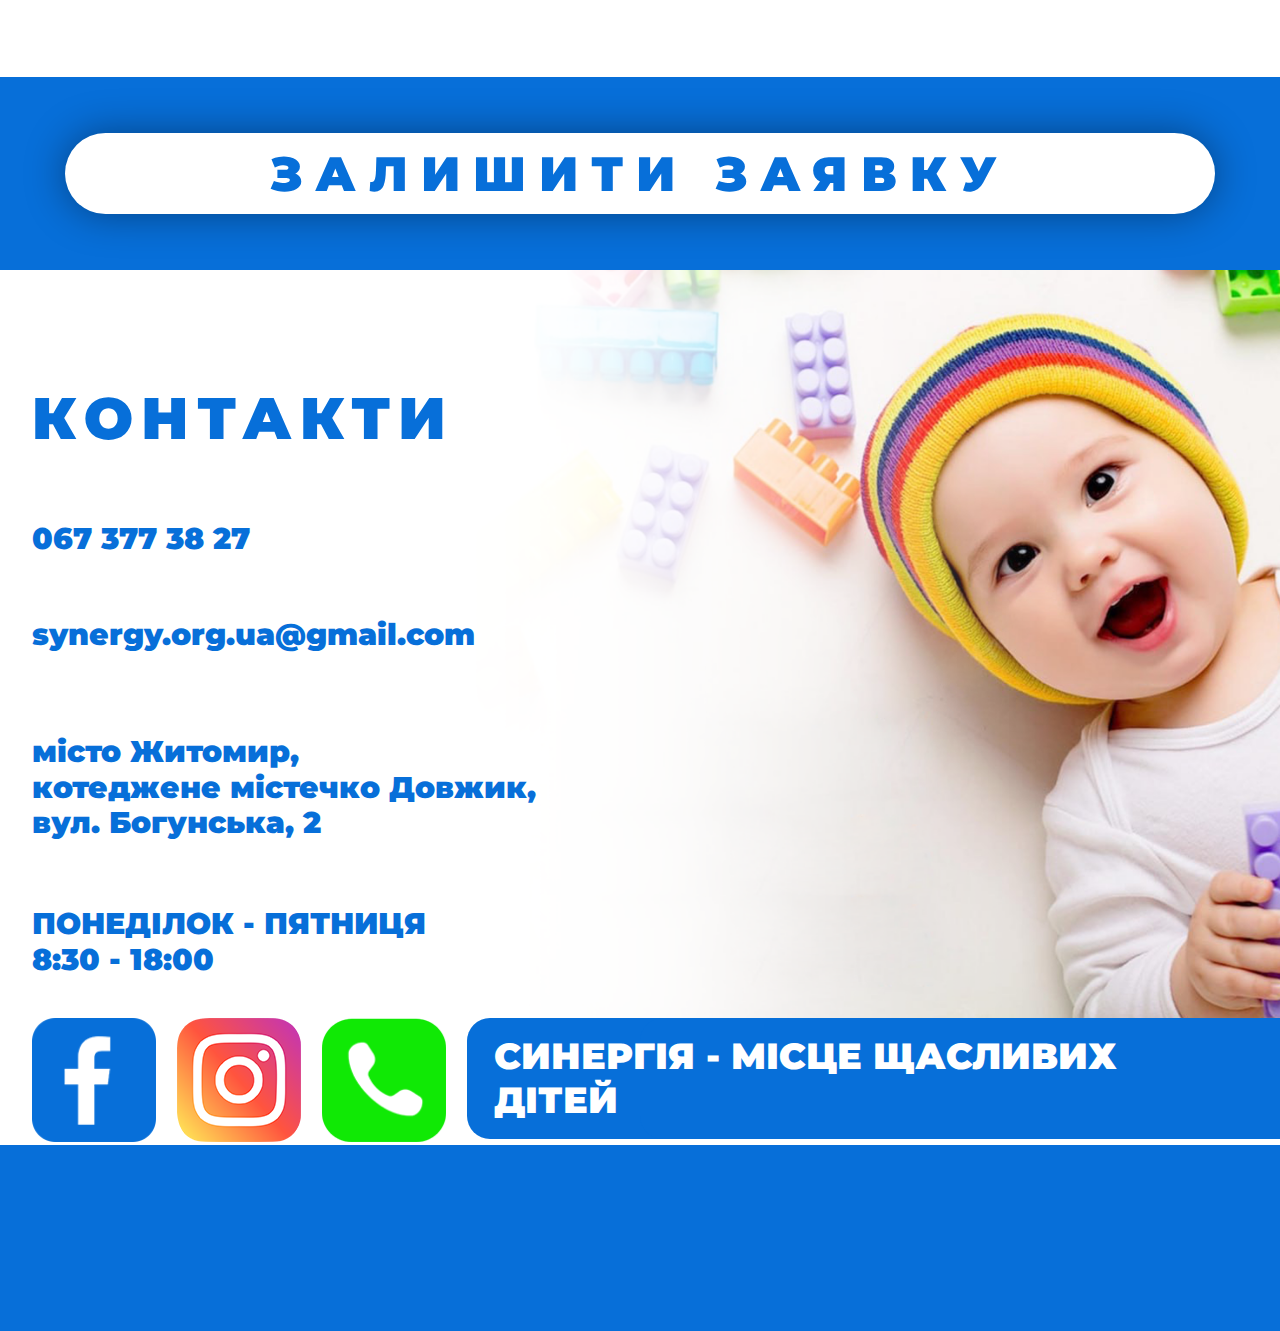
==== commit 0204d59a: "feat: SI-17 corrections" ====
--- a/index.html
+++ b/index.html
@@ -515,22 +515,22 @@
             <h6 class="footer-title">контакти</h6>
             <a href="tel:+0673773827">067 377 38 27</a>
             <a href="mailto:synergy.org.ua@gmail.com">synergy.org.ua@gmail.com</a>
-            <a href="https://maps.app.goo.gl/qr6xieVnve56xotXA">Котеджне містечко Довжик,
-                <br>
+            <a href="https://maps.app.goo.gl/qr6xieVnve56xotXA">місто Житомир,<br>
+                котеджене містечко Довжик,<br>
                 вул. Богунська, 2</a>
             <b>ПОНЕДІЛОК - ПЯТНИЦЯ <br>
                 8:30 - 18:00</b>
 
             <div class="social-links-wrapper">
-                <a href="#">
+                <a href="https://www.facebook.com/synergy.org.ua">
                     <img src="public/images/facebook.png" width="124" height="124" alt="Фейсбук">
                 </a>
 
-                <a href="#">
+                <a href="https://www.instagram.com/synergy__kids?igsh=MWoyNG9xMjlqMWxqOQ==">
                     <img src="public/images/instagram.png" width="124" height="124" alt="Інстаграм">
                 </a>
 
-                <a href="#">
+                <a href="tel:+0673773827">
                     <img src="public/images/phone.png" width="124" height="124" alt="Телефон">
                 </a>
 
--- a/styles.css
+++ b/styles.css
@@ -253,6 +253,15 @@
   header {
     min-height: 761px;
   }
+
+  .header-navigation-wrapper {
+    gap: 10px;
+  }
+
+  .mobile-menu-burger {
+    width: 50px;
+    margin-top: 10px;
+  }
 }
 
 /* about us */
@@ -515,7 +524,6 @@
   }
 
   .about-us-subtitle h4 {
-    letter-spacing: -2%;
     font-size: 1.75rem;
     line-height: 112%;
   }
@@ -546,6 +554,17 @@
 
   .about-us-card-title br {
     display: none;
+  }
+
+  .about-us-subtitle {
+    padding: 10px 0px 10px 25px;
+    max-width: 81%;
+    margin-top: 26px;
+    height: 65px;
+  }
+
+  .about-us-subtitle::after {
+    height: 65px;
   }
 }
 /* gallery */
@@ -695,9 +714,11 @@
 
 .benefit-card-description {
   grid-column: span 2;
+  font-weight: 800;
+  line-height: 124%;
   font-size: 1.5rem;
   color: #293746;
-  font-weight: 700;
+  margin-top: 10px;
 }
 
 @media screen and (max-width: 1500px) {
@@ -731,6 +752,12 @@
   .benefits-section::before {
     background-image: url("public/images/benefits-mobile-bg.png");
     bottom: -243px;
+  }
+
+  .benefit-card-description {
+    font-weight: 600;
+    font-size: 2rem;
+    line-height: 115%;
   }
 
   .benefits-title-wrapper {
@@ -951,6 +978,13 @@
   .price-section-header-image {
     max-height: 120px;
     max-width: 140px;
+  }
+}
+
+@media screen and (max-width: 430px) {
+  .price-section-header-image {
+    max-height: 80px;
+    max-width: 100px;
   }
 }
 
@@ -1355,6 +1389,8 @@
 
 .footer-right-label:after {
   background-color: var(--primary);
+  border-bottom-left-radius: 23px;
+  border-top-left-radius: 23px;
   position: absolute;
   height: 121px;
   content: "";
@@ -1427,6 +1463,8 @@
   }
 
   .footer-right-label:after {
+    border-bottom-left-radius: 20px;
+    border-top-left-radius: 20px;
     height: 45px;
   }
 
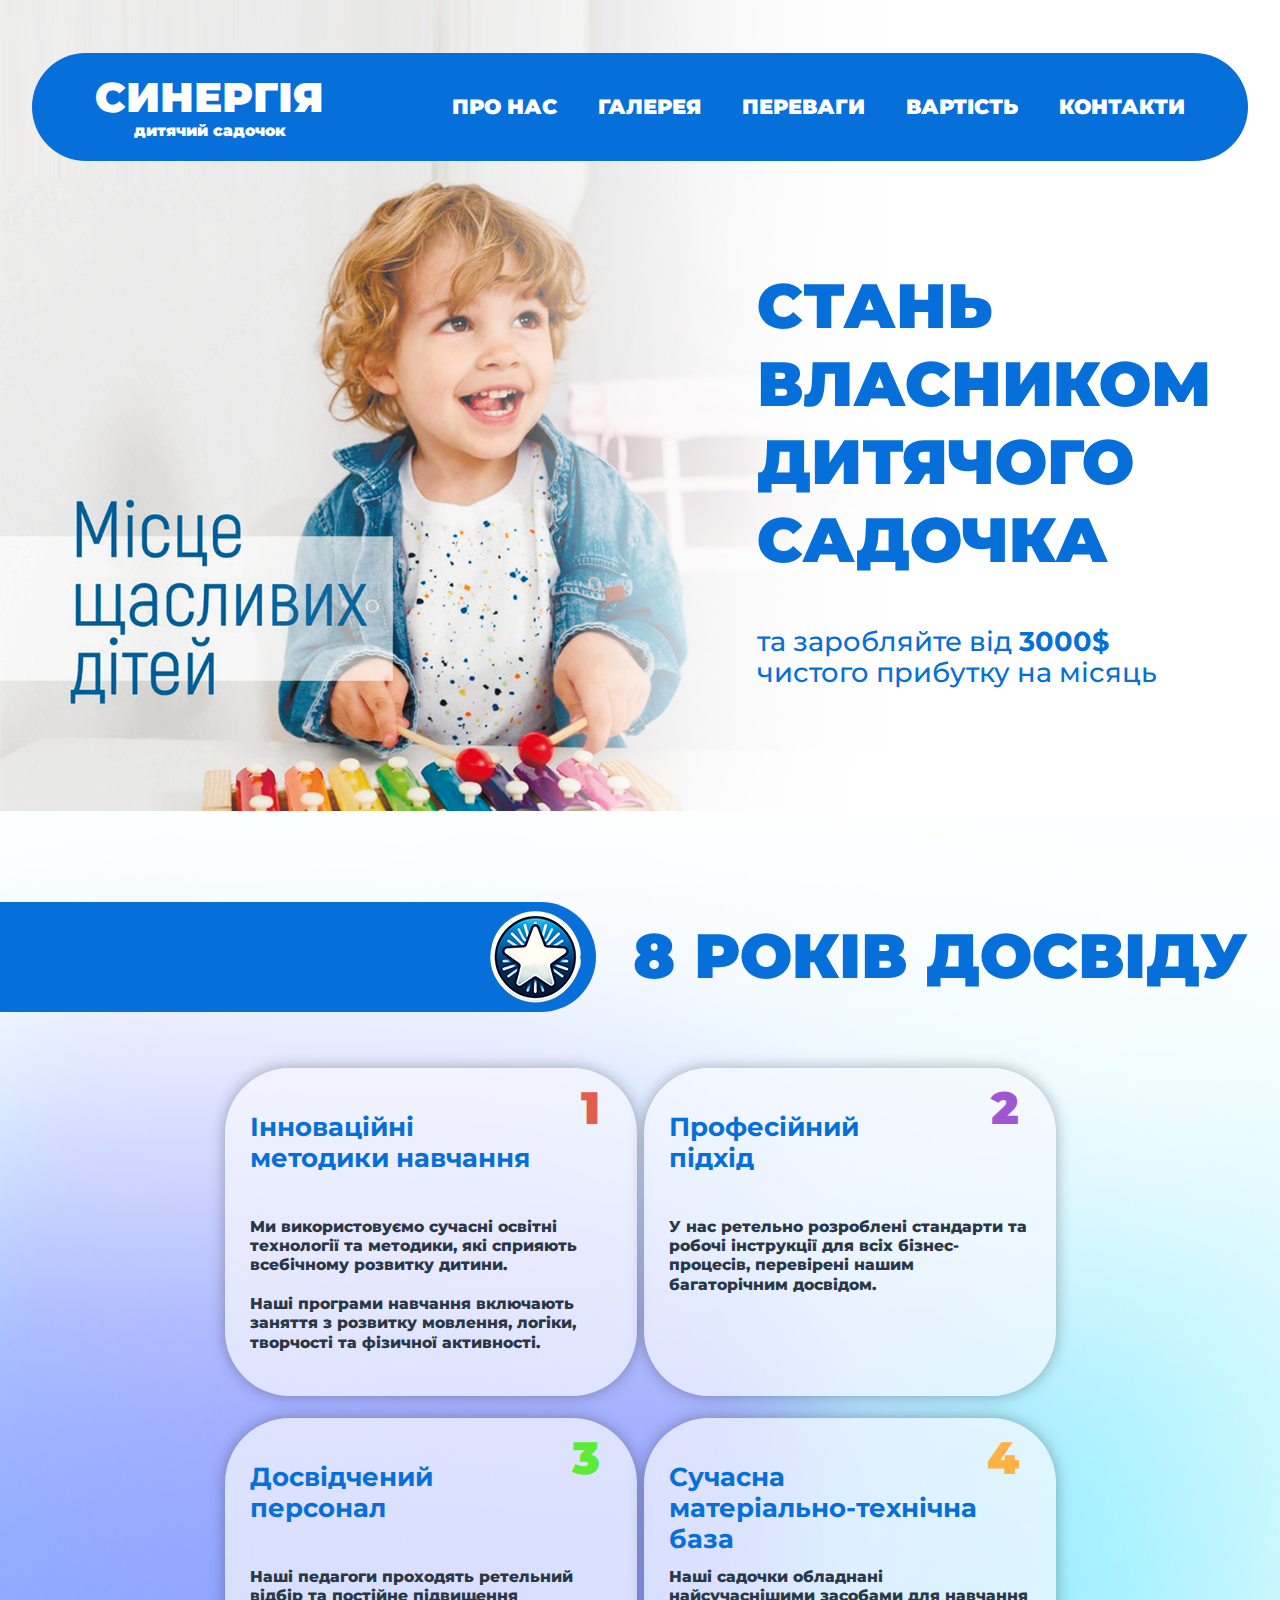
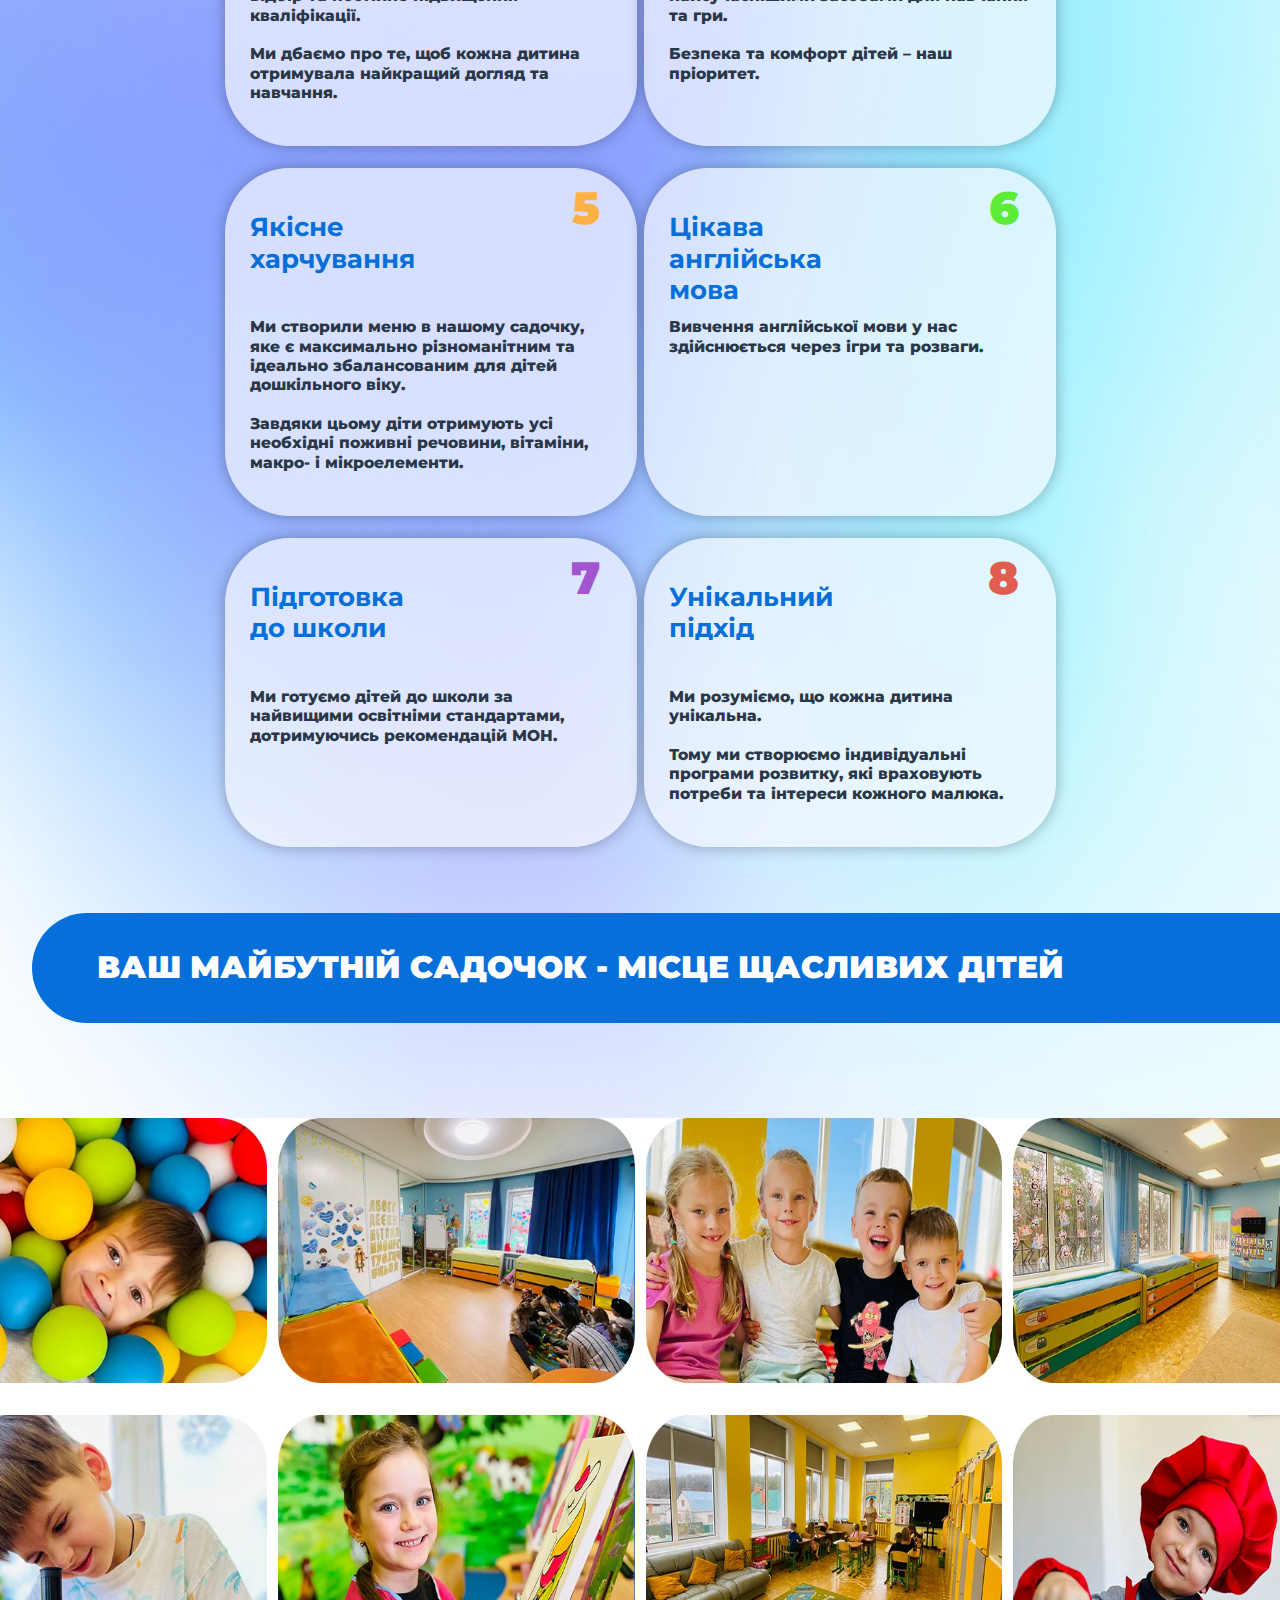
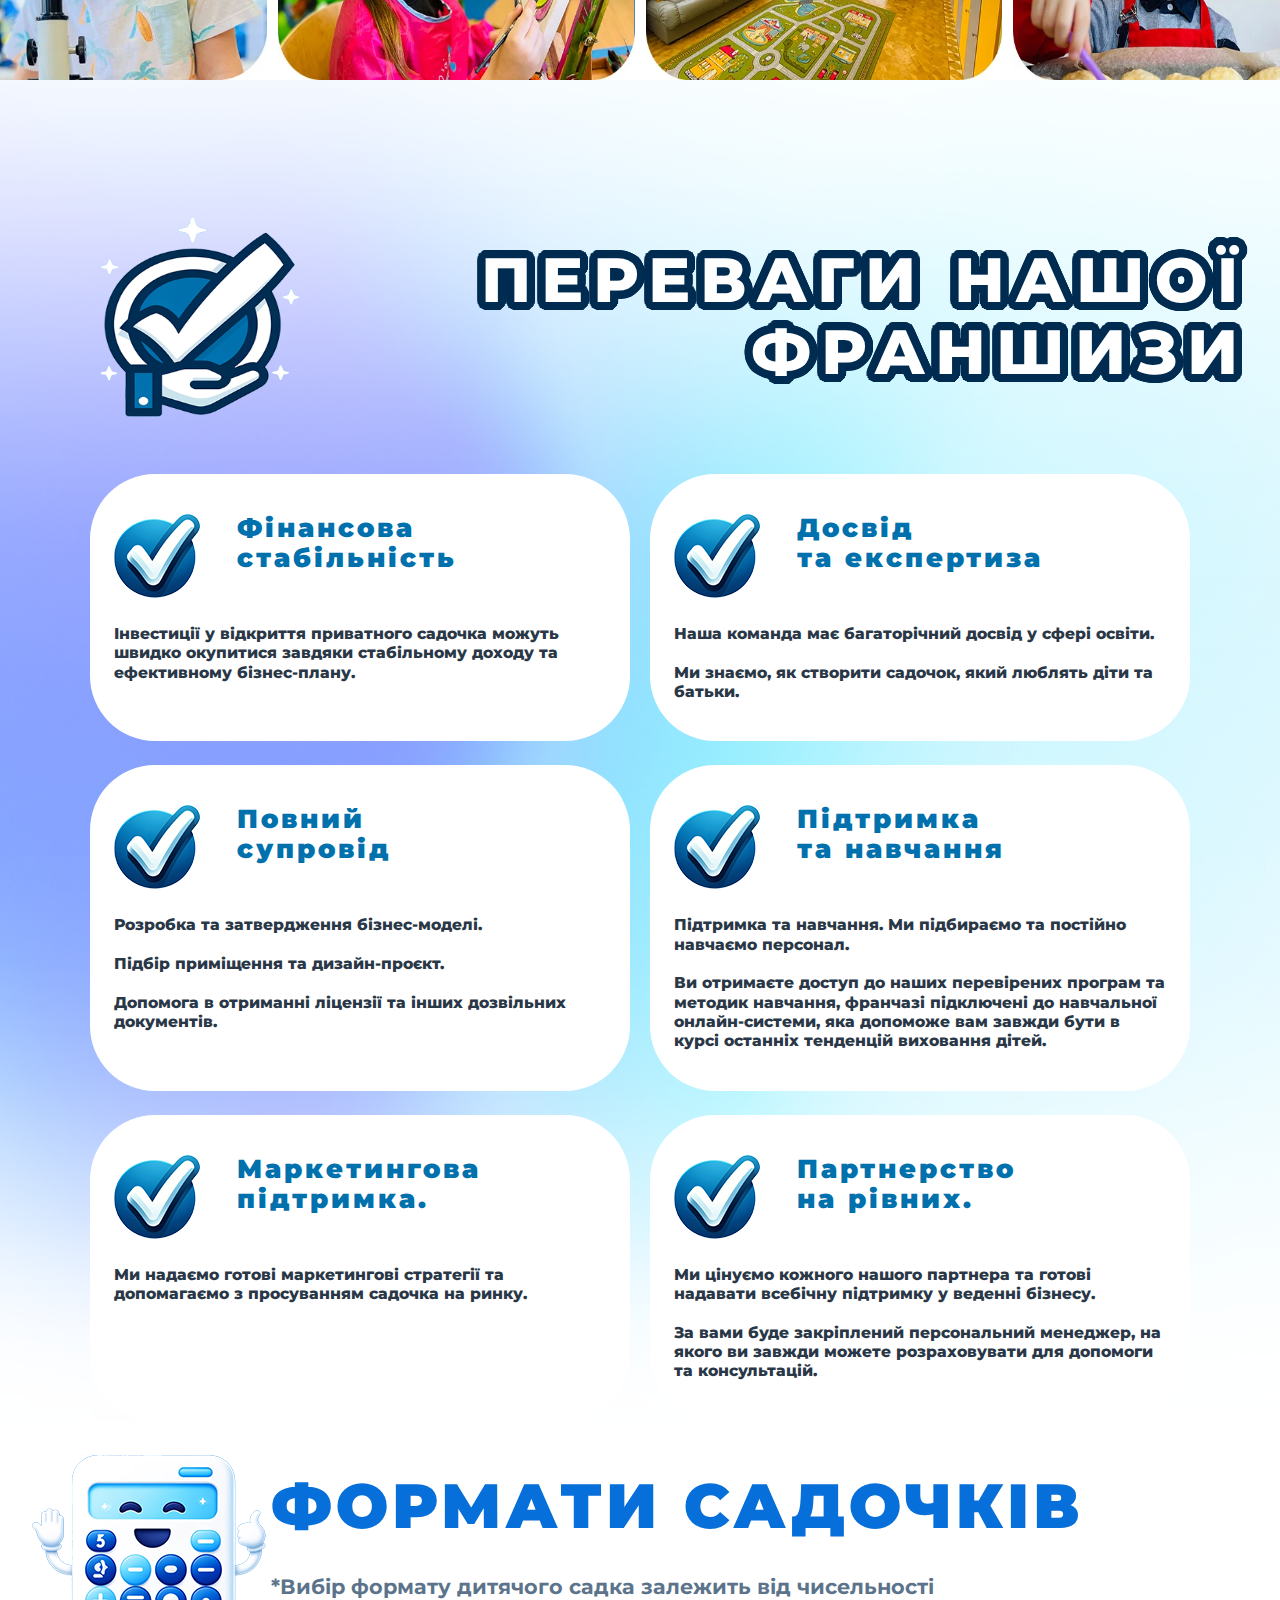
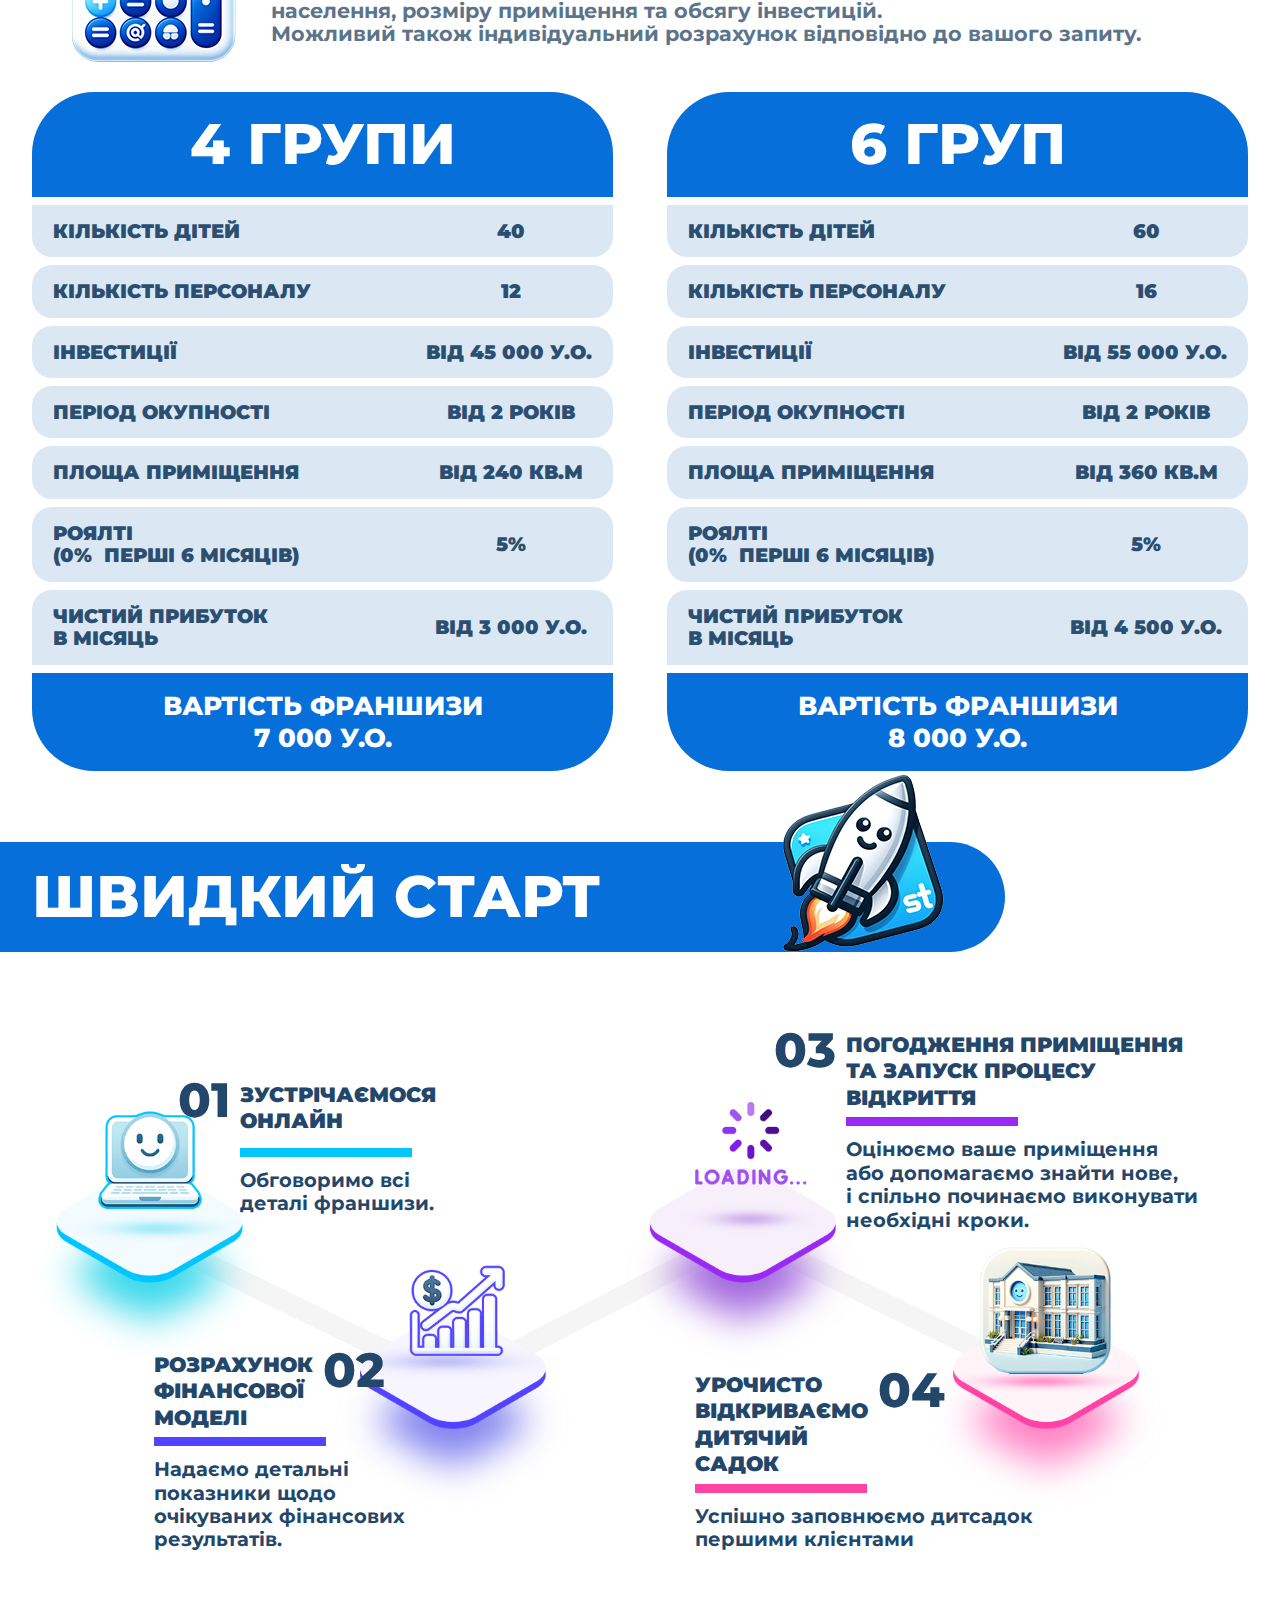
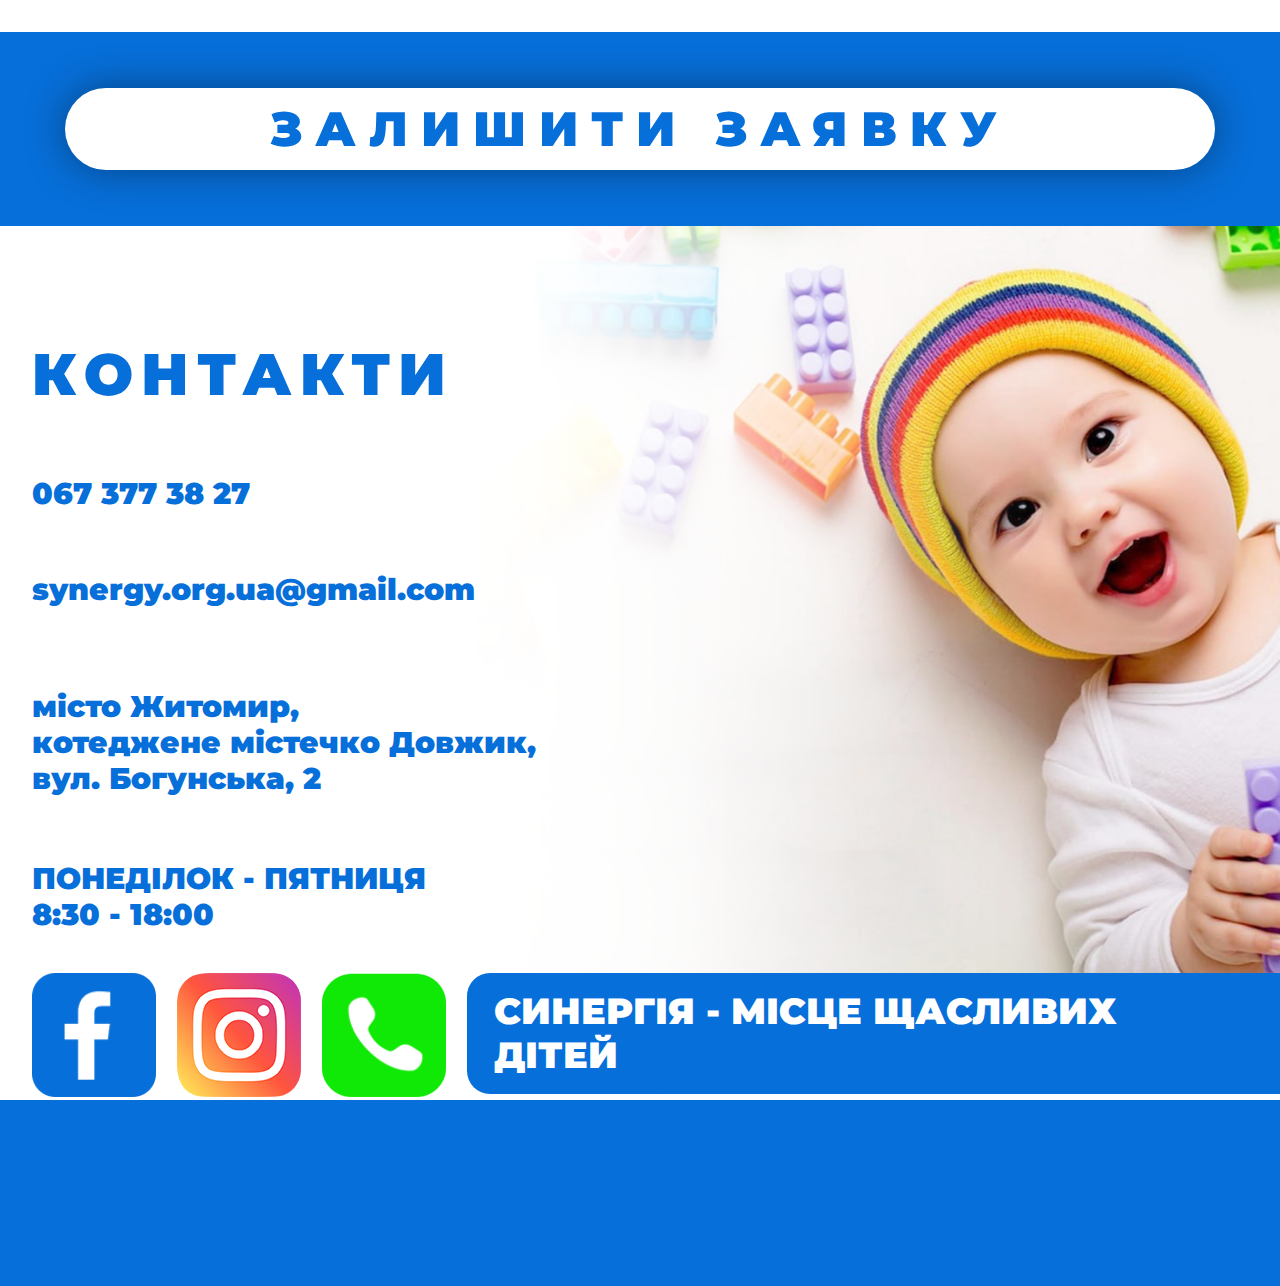
==== commit 1cfc27c6: "final" ====
--- a/index.html
+++ b/index.html
@@ -65,12 +65,12 @@
                     </b>
                     <span class="red about-us-card-number">1</span>
                     <p class="about-us-card-description">
-                        Ми використовуємо сучасні освітні технології таметодики, які сприяють всебічному розвитку
+                        Ми використовуємо сучасні освітні технології та методики, які сприяють всебічному розвитку
                         дитини.
                         <br>
                         <br>
-                        Наші програми навчання
-                        включають заняття з розвитку мовлення, логіки, творчості та фізичної активності.
+                        Наші програми навчання включають заняття з розвитку мовлення, логіки, творчості та фізичної
+                        активності.
                     </p>
                 </div>
                 <div class="about-us-card">
@@ -127,14 +127,11 @@
                     </b>
                     <span class="orange about-us-card-number">5</span>
                     <p class="about-us-card-description">
-                        Ми створили меню
-                        в нашому садочку,
-                        яке є максимально різноманітним
-                        і ідеально збалансованим для дітей дошкільного віку.
-                        <br>
-                        <br>
-                        Завдяки цьому діти отримують усі
-                        необхідні поживні речовини, вітаміни, макро- і мікроелементи.
+                        Ми створили меню в нашому садочку, яке є максимально різноманітним та ідеально збалансованим для
+                        дітей дошкільного віку.
+                        <br>
+                        <br>
+                        Завдяки цьому діти отримують усі необхідні поживні речовини, вітаміни, макро- і мікроелементи.
                     </p>
                 </div>
                 <div class="about-us-card">
@@ -147,8 +144,7 @@
                     </b>
                     <span class="green about-us-card-number">6</span>
                     <p class="about-us-card-description">
-                        Вивчення англійської мови у нас здійснюється через
-                        захоплюючі ігри та розваги.
+                        Вивчення англійської мови у нас здійснюється через ігри та розваги.
                     </p>
                 </div>
                 <div class="about-us-card">
@@ -281,10 +277,8 @@
                         <img class="benefit-card-image" src="./public/images/checkmark.png" width="86" height="84"
                             alt="Галочка">
                         <b class="benefit-card-title">Фінансова <br>стабільність</b>
-                        <p class="benefit-card-description">Інвестиції у відкриття приватного садочку можуть швидко
-                            окупитися завдяки
-                            стабільному доходу
-                            та ефективному бізнес-плану.</p>
+                        <p class="benefit-card-description">Інвестиції у відкриття приватного садочка можуть швидко
+                            окупитися завдяки стабільному доходу та ефективному бізнес-плану.</p>
                     </div>
 
                     <div class="benefit-card">
@@ -293,7 +287,7 @@
                         <b class="benefit-card-title">Досвід <br>та експертиза</b>
                         <p class="benefit-card-description">Наша команда має багаторічний досвід у сфері освіти.
                             <br><br>
-                            Ми знаємо, як створити садочок, який буде популярним серед батьків та діток.
+                            Ми знаємо, як створити садочок, який люблять діти та батьки.
                         </p>
                     </div>
 
@@ -301,10 +295,9 @@
                         <img class="benefit-card-image" src="./public/images/checkmark.png" width="86" height="84"
                             alt="Галочка">
                         <b class="benefit-card-title">Повний <br>супровід</b>
-                        <p class="benefit-card-description">Розробка та затвердження бізнес моделі.
+                        <p class="benefit-card-description">Розробка та затвердження бізнес-моделі.
                             <br><br>
-                            Підбір приміщення та
-                            дизайн-проєкт.
+                            Підбір приміщення та дизайн-проєкт.
                             <br><br>
                             Допомога в отриманні ліцензії та інших дозвільних документів.
                         </p>
@@ -327,9 +320,8 @@
                         <img class="benefit-card-image" src="./public/images/checkmark.png" width="86" height="84"
                             alt="Галочка">
                         <b class="benefit-card-title">Маркетингова <br>підтримка.</b>
-                        <p class="benefit-card-description">Ми надаємо готові маркетингові стратегії та постійно
-                            допомагаємо
-                            з просуванням вашого садочку на ринку.</p>
+                        <p class="benefit-card-description">Ми надаємо готові маркетингові стратегії та допомагаємо з
+                            просуванням садочка на ринку.</p>
                     </div>
 
                     <div class="benefit-card">
@@ -337,8 +329,7 @@
                             alt="Галочка">
                         <b class="benefit-card-title">Партнерство <br>на рівних.</b>
                         <p class="benefit-card-description">Ми цінуємо кожного нашого партнера та готові надавати
-                            всебічну підтримку у
-                            веденні бізнесу.
+                            всебічну підтримку у веденні бізнесу.
                             <br><br>
                             За вами буде закріплений персональний менеджер, на якого ви завжди можете розраховувати для
                             допомоги та консультацій.
@@ -381,10 +372,10 @@
                         </div>
                         <div class="franchise-details-wrapper">
                             <b>Період окупності</b>
-                            <b>2 років</b>
-                        </div>
-                        <div class="franchise-details-wrapper">
-                            <b>Площа приміщення </b>
+                            <b>від 2 років</b>
+                        </div>
+                        <div class="franchise-details-wrapper">
+                            <b>Площа приміщення</b>
                             <b>від 240 кв.м</b>
                         </div>
                         <div class="franchise-details-wrapper">
@@ -394,9 +385,8 @@
                             <b>5%</b>
                         </div>
                         <div class="franchise-details-wrapper">
-                            <b>Чистий прибуток в місяць <br>
-                                при повному заповненні</b>
-                            <b>3 000 у.о.</b>
+                            <b>Чистий прибуток<br>в місяць</b>
+                            <b>від 3 000 у.о.</b>
                         </div>
                         <div class="franchise-footer">
                             <b class="franchise-footer-title">Вартість франшизи <br>
@@ -422,7 +412,7 @@
                         </div>
                         <div class="franchise-details-wrapper">
                             <b>Період окупності</b>
-                            <b>2 років</b>
+                            <b>від 2 років</b>
                         </div>
                         <div class="franchise-details-wrapper">
                             <b>Площа приміщення </b>
@@ -435,9 +425,8 @@
                             <b>5%</b>
                         </div>
                         <div class="franchise-details-wrapper">
-                            <b>Чистий прибуток в місяць <br>
-                                при повному заповненні</b>
-                            <b>4 500 у.о.</b>
+                            <b>Чистий прибуток<br>в місяць </b>
+                            <b>від 4 500 у.о.</b>
                         </div>
                         <div class="franchise-footer">
                             <b class="franchise-footer-title">Вартість франшизи <br>
@@ -554,7 +543,7 @@
             </div>
 
             <div class="modal-content-wrapper">
-                <form class="order-form" action="https://formsubmit.co/mailsinergiya@gmail.com" method="POST">
+                <form class="order-form" action="https://formsubmit.co/ruslanrzt@gmail.com" method="POST">
                     <input tabindex="0" autocomplete="off" autofocus name='fullname' maxlength="100" class="text-field"
                         placeholder="П.І.Б" type="text" required>
                     <input tabindex="0" name='phone' autocomplete="off" class="text-field"
@@ -574,7 +563,7 @@
         </div>
     </div>
 
-    <div id="backdrop" class="backdrop"></div>
+    <div id="backdrop" class="backdrop" role="button"></div>
     <script src="main.js"></script>
 </body>
 
--- a/styles.css
+++ b/styles.css
@@ -3,14 +3,11 @@
 @import "./common.css";
 @import "./typography.css";
 @import "./modal.css";
-
-/* header */
 header {
-  background: url("public/images/header-bg.png") no-repeat;
+  background: url(public/images/header-bg.png) no-repeat;
   background-size: cover;
   padding: 53px 0 122px 0;
 }
-
 .header-navigation-wrapper {
   background-color: var(--primary);
   grid-template-columns: auto 1fr;
@@ -21,19 +18,16 @@
   display: grid;
   gap: 128px;
 }
-
 .header-main-title {
   text-align: center;
   font-weight: 900;
   font-size: 1.5rem;
 }
-
 .header-main-title b {
   text-transform: uppercase;
   font-weight: 900;
   font-size: 4rem;
 }
-
 .header-navigation-link {
   text-transform: uppercase;
   transition: all 0.3s;
@@ -41,18 +35,15 @@
   font-weight: 900;
   font-size: 2rem;
 }
-
 .header-navigation-link:hover {
   text-decoration-line: underline;
   text-decoration-thickness: 4px;
   text-underline-offset: 5px;
 }
-
 .header-navigation-wrapper ul {
   justify-content: space-between;
   display: flex;
 }
-
 .header-content-wrapper {
   justify-content: flex-end;
   align-items: center;
@@ -60,7 +51,6 @@
   padding-top: 106px;
   display: flex;
 }
-
 .header-title {
   text-transform: uppercase;
   color: var(--primary);
@@ -69,16 +59,14 @@
   font-weight: 900;
   font-size: 6rem;
 }
-
 .header-description {
   color: var(--primary);
   font-size: 2.625rem;
   padding-top: 47px;
   font-weight: 500;
 }
-
 .header-navigation.mobile {
-  background-color: rgba(29, 124, 217, 0.95);
+  background-color: rgb(29 124 217 / 0.95);
   border-bottom-right-radius: 55px;
   border-top-right-radius: 55px;
   padding: 70px 20px;
@@ -90,11 +78,9 @@
   left: 0;
   top: 0;
 }
-
 .header-navigation.mobile ul {
   flex-direction: column;
 }
-
 .mobile-menu-burger {
   flex-direction: column;
   transition: all 0.3s;
@@ -103,181 +89,162 @@
   width: 74px;
   gap: 13px;
 }
-
 .mobile-menu-burger:active {
   transform: scale(85%);
 }
-
-.mobile-menu-burger.open div:nth-child(1) {
-  transform: rotate(45deg) translate(14px, 14px);
-}
-
-.mobile-menu-burger.open div:nth-child(2) {
-  opacity: 0;
-}
-
-.mobile-menu-burger.open div:nth-child(3) {
-  transform: rotate(-45deg) translate(7.5px, -7.5px);
-}
-
 .mobile-menu-burger > div {
   background-color: var(--primary);
   border-radius: 10px;
   height: 9px;
 }
-
 @media screen and (max-width: 1200px) {
   header {
     background-position: 10%;
     padding: 43px 0 72px 0;
   }
-
   .header-content-wrapper {
     padding-top: 70px;
   }
-
   .header-navigation-wrapper {
     gap: 30px;
   }
 }
-
 @media screen and (max-width: 996px) {
   header {
-    background-image: url("public/images/header-mobile-bg.png");
+    background-image: url(public/images/header-mobile-bg.png);
     background-size: 100% 100%;
     padding: 10px 0 32px 0;
     background-position: unset;
     min-height: 1481px;
   }
-
   .header-navigation {
     display: none;
   }
-
   .mobile-menu-burger {
     display: flex;
   }
-
   .header-navigation-wrapper {
     grid-template-columns: 1fr auto;
-    background-color: transparent;
+    background-color: #fff0;
     align-items: start;
     color: var(--primary);
     border-radius: 0;
-    padding: 0px 0px;
-  }
-
+    padding: 0 0;
+  }
   .header-main-title {
     text-align: left;
     font-weight: 700;
     font-size: 2.5rem;
   }
-
   .header-main-title b {
     font-size: 6rem;
   }
-
   .header-content-wrapper {
     justify-content: flex-start;
     padding-top: 100px;
   }
-
   .header-content-wrapper > div {
     flex-basis: 60%;
   }
-
   .header-title {
     color: var(--primary);
     line-height: 125%;
     font-weight: 900;
     max-width: 760px;
   }
-
   .header-description {
     padding-top: 13px;
     max-width: 257px;
     font-size: 2rem;
   }
 }
-
 @media screen and (max-width: 820px) {
   header {
     min-height: 1281px;
   }
-
   .header-title {
     font-size: 4rem;
   }
 }
-
 @media screen and (max-width: 650px) {
   header {
     min-height: 1151px;
   }
-
   .mobile-menu-burger {
     margin-top: 20px;
     width: 60px;
     gap: 10px;
   }
 }
-
+@media screen and (max-width: 600px) {
+  header {
+    min-height: 1051px;
+  }
+}
 @media screen and (max-width: 576px) {
+  header {
+    min-height: 951px;
+  }
   .mobile-menu-burger {
     margin-top: 15px;
     width: 55px;
     gap: 8px;
   }
-
   .mobile-menu-burger > div {
     border-radius: 10px;
     height: 7px;
   }
-
   .header-description {
     max-width: 65%;
   }
-
   .header-description br {
     display: none;
   }
 }
-
 @media screen and (max-width: 520px) {
   header {
-    min-height: 921px;
-  }
-}
-
+    min-height: 871px;
+  }
+}
 @media screen and (max-width: 450px) {
   header {
     min-height: 761px;
   }
-
   .header-navigation-wrapper {
     gap: 10px;
   }
-
+  .header-content-wrapper {
+    padding-top: 70px;
+  }
   .mobile-menu-burger {
     width: 50px;
-    margin-top: 10px;
-  }
-}
-
-/* about us */
+    margin-top: 13px;
+  }
+}
+@media screen and (max-width: 400px) {
+  header {
+    min-height: 661px;
+  }
+  .header-content-wrapper {
+    padding-top: 66px;
+  }
+}
+@media screen and (max-width: 370px) {
+  .header-content-wrapper {
+    padding-top: 46px;
+  }
+}
 .about-us-section {
-  background: url("public/images/about-us-bg.png") no-repeat;
+  background: url(public/images/about-us-bg.png) no-repeat;
   background-size: 100% 100%;
   padding-bottom: 95px;
   padding-top: 91px;
 }
-
 .about-us-section-title-wrapper {
   align-items: center;
   display: flex;
   gap: 37px;
 }
-
 .about-us-title-image-wrapper {
   border-bottom-right-radius: 55px;
   background-color: var(--primary);
@@ -289,12 +256,10 @@
   z-index: 2;
   flex: 1;
 }
-
 .about-us-title-image-wrapper img {
   height: 100%;
   width: auto;
 }
-
 .about-us-title-image-wrapper::before {
   background-color: var(--primary);
   position: absolute;
@@ -304,7 +269,6 @@
   content: "";
   top: 0;
 }
-
 .about-us-title {
   text-transform: uppercase;
   color: var(--primary);
@@ -312,7 +276,6 @@
   font-weight: 900;
   font-size: 6rem;
 }
-
 .about-us-cards-wrapper {
   justify-content: center;
   padding-top: 56px;
@@ -321,10 +284,9 @@
   display: flex;
   row-gap: 22px;
 }
-
 .about-us-card {
-  background-color: rgba(246, 248, 255, 0.7);
-  box-shadow: 0 0 15px 0 rgb(0, 0, 0, 0.3);
+  background-color: rgb(246 248 255 / 0.7);
+  box-shadow: 0 0 15px 0 rgb(0 0 0 / 0.3);
   grid-template-rows: minmax(auto, 144px) 1fr;
   border-radius: 65px;
   padding: 44px 25px;
@@ -333,7 +295,6 @@
   display: grid;
   flex-grow: 1;
 }
-
 .about-us-card-number {
   font-size: 4.375rem;
   position: absolute;
@@ -342,29 +303,23 @@
   right: 37px;
   top: 17px;
 }
-
 .about-us-card span.red {
   color: #e15d4e;
 }
-
 .about-us-card span.pink {
   color: #a156d0;
 }
-
 .about-us-card span.green {
   color: #5cec35;
 }
-
 .about-us-card span.orange {
   color: #ffb243;
 }
-
 .about-us-card-title {
   color: var(--primary);
   line-height: 120%;
   font-size: 2.5rem;
 }
-
 .about-us-card-description {
   font-weight: 800;
   line-height: 124%;
@@ -372,7 +327,6 @@
   color: #293746;
   margin-top: 10px;
 }
-
 .about-us-subtitle {
   background-color: var(--primary);
   border-bottom-left-radius: 55px;
@@ -383,7 +337,6 @@
   height: 110px;
   display: flex;
 }
-
 .about-us-subtitle::after {
   background-color: var(--primary);
   position: absolute;
@@ -392,7 +345,6 @@
   content: "";
   right: 0;
 }
-
 .about-us-subtitle h4 {
   text-transform: uppercase;
   position: relative;
@@ -401,25 +353,21 @@
   color: #fff;
   z-index: 2;
 }
-
 @media screen and (max-width: 1620px) {
   .about-us-card {
     grid-template-rows: 114px 1fr;
   }
 }
-
 @media screen and (max-width: 1520px) {
   .about-us-card {
     grid-template-rows: 100px 1fr;
   }
 }
-
 @media screen and (max-width: 1320px) {
   .about-us-card {
     grid-template-rows: 95px 1fr;
   }
 }
-
 @media screen and (max-width: 996px) {
   .about-us-section {
     background-size: 100% 100%;
@@ -428,17 +376,14 @@
     padding-top: 141px;
     position: relative;
   }
-
   .header-navigation-wrapper ul {
     gap: 34px;
   }
-
   .header-navigation-link {
     font-size: 3rem;
   }
-
   .about-us-section::before {
-    background-image: url("public/images/about-us-mobile-bg.png");
+    background-image: url(public/images/about-us-mobile-bg.png);
     background-size: 100% 100%;
     position: absolute;
     bottom: -1600px;
@@ -448,20 +393,16 @@
     left: 0;
     top: 0;
   }
-
   .about-us-section-title-wrapper {
     gap: 15px;
   }
-
   .about-us-title-image-wrapper {
     height: 50px;
     padding: 4px;
   }
-
   .about-us-title-image-wrapper::before {
     height: 50px;
   }
-
   .about-us-left-label {
     justify-content: flex-end;
     align-items: center;
@@ -469,41 +410,34 @@
     padding: 2px;
     right: 67%;
   }
-
   .about-us-left-label > img {
     width: 28px;
     height: 28px;
   }
-
   .about-us-title {
     letter-spacing: 3px;
     font-size: 2.5rem;
   }
-
   .about-us-cards-wrapper {
     padding-top: 42px;
     row-gap: 21px;
   }
-
   .about-us-card {
     grid-template-rows: auto 1fr;
     padding: 53px 33px 48px 33px;
     border-radius: 45px;
     max-width: 640px;
   }
-
   .about-us-card-title {
     font-size: 3rem;
     font-weight: 900;
     letter-spacing: -1px;
     line-height: 120%;
   }
-
   .about-us-card-number {
     font-size: 5.375rem;
     font-weight: 900;
   }
-
   .about-us-card-description {
     font-weight: 600;
     font-size: 2rem;
@@ -511,104 +445,88 @@
     color: #293746;
     margin-top: 10px;
   }
-
   .about-us-subtitle {
-    padding: 15px 0px 15px 48px;
+    padding: 15px 0 15px 48px;
     max-width: 70%;
     margin-top: 26px;
     height: 95px;
   }
-
   .about-us-subtitle::after {
     height: 95px;
   }
-
   .about-us-subtitle h4 {
     font-size: 1.75rem;
     line-height: 112%;
   }
-
   .about-us-subtitle::before {
     height: 65px;
   }
 }
-
 @media screen and (max-width: 576px) {
+  .about-us-section {
+    padding-top: 42px;
+  }
   .about-us-card {
     border-radius: 30px;
     padding: 23px;
   }
-
   .about-us-card-title {
     max-width: 88%;
   }
-
   .about-us-card-description {
     margin-top: 20px;
   }
-
   .about-us-card-number {
     font-size: 5rem;
     right: 20px;
   }
-
   .about-us-card-title br {
     display: none;
   }
-
   .about-us-subtitle {
-    padding: 10px 0px 10px 25px;
+    padding: 10px 0 10px 25px;
     max-width: 81%;
     margin-top: 26px;
     height: 65px;
   }
-
   .about-us-subtitle::after {
     height: 65px;
   }
 }
-/* gallery */
 .gallery-images-wrapper {
   grid-template: repeat(2, auto) / 0.75fr 1fr 1fr 0.75fr;
   column-gap: 11px;
   row-gap: 32px;
   display: grid;
 }
-
 .gallery-image {
-  background-color: transparent;
+  background-color: #fff0;
   height: 100%;
   width: 100%;
   max-height: 350px;
 }
-
 @media screen and (max-width: 1200px) {
   .gallery-images-wrapper {
     grid-template: repeat(2, 306px) / 1fr 1fr 1fr;
-    padding: 0px 10px;
+    padding: 0 10px;
     gap: 10px;
   }
-
   .gallery-image-wrapper:nth-of-type(7),
   .gallery-image-wrapper:nth-of-type(8) {
     display: none;
   }
 }
-
 @media screen and (max-width: 576px) {
   .gallery-images-wrapper {
     grid-template: repeat(3, auto) / 1fr 1fr;
   }
 }
-
-/* benefits */
 .benefits-section {
   padding-top: 137px;
   position: relative;
 }
-
 .benefits-section::before {
-  background-image: url("public/images/benefits-bg.png");
+  background-image: url(public/images/benefits-bg.png);
   background-repeat: no-repeat;
   background-size: 100% 100%;
   position: absolute;
@@ -619,7 +537,6 @@
   left: 0;
   top: 0;
 }
-
 .benefits-title-wrapper {
   justify-content: space-between;
   padding-bottom: 57px;
@@ -627,7 +544,6 @@
   align-items: center;
   display: flex;
 }
-
 .benefits-title {
   text-transform: uppercase;
   letter-spacing: 10px;
@@ -635,58 +551,33 @@
   text-align: right;
   font-weight: 800;
   font-size: 6rem;
-  text-shadow: rgb(0, 44, 81) 8px 0px 0px,
-    rgb(0, 44, 81) 7.93758px 0.997398px 0px,
-    rgb(0, 44, 81) 7.7513px 1.97923px 0px,
-    rgb(0, 44, 81) 7.44406px 2.93018px 0px,
-    rgb(0, 44, 81) 7.02066px 3.8354px 0px, rgb(0, 44, 81) 6.4877px 4.68078px 0px,
-    rgb(0, 44, 81) 5.85351px 5.45311px 0px,
-    rgb(0, 44, 81) 5.12797px 6.14035px 0px,
-    rgb(0, 44, 81) 4.32242px 6.73177px 0px,
-    rgb(0, 44, 81) 3.44941px 7.21814px 0px,
-    rgb(0, 44, 81) 2.52258px 7.59188px 0px,
-    rgb(0, 44, 81) 1.55638px 7.84714px 0px,
-    rgb(0, 44, 81) 0.565898px 7.97996px 0px,
-    rgb(0, 44, 81) -0.433417px 7.98825px 0px,
-    rgb(0, 44, 81) -1.42597px 7.87189px 0px,
-    rgb(0, 44, 81) -2.39627px 7.63269px 0px,
-    rgb(0, 44, 81) -3.32917px 7.27438px 0px,
-    rgb(0, 44, 81) -4.21013px 6.80256px 0px,
-    rgb(0, 44, 81) -5.02539px 6.22459px 0px,
-    rgb(0, 44, 81) -5.76223px 5.54948px 0px,
-    rgb(0, 44, 81) -6.40915px 4.78778px 0px,
-    rgb(0, 44, 81) -6.95606px 3.95136px 0px,
-    rgb(0, 44, 81) -7.39442px 3.05329px 0px,
-    rgb(0, 44, 81) -7.71739px 2.10757px 0px,
-    rgb(0, 44, 81) -7.91994px 1.12896px 0px,
-    rgb(0, 44, 81) -7.9989px 0.132735px 0px,
-    rgb(0, 44, 81) -7.95304px -0.865561px 0px,
-    rgb(0, 44, 81) -7.78307px -1.85035px 0px,
-    rgb(0, 44, 81) -7.49165px -2.80627px 0px,
-    rgb(0, 44, 81) -7.08333px -3.71839px 0px,
-    rgb(0, 44, 81) -6.56448px -4.57249px 0px,
-    rgb(0, 44, 81) -5.94318px -5.35524px 0px,
-    rgb(0, 44, 81) -5.22915px -6.05442px 0px,
-    rgb(0, 44, 81) -4.43352px -6.65912px 0px,
-    rgb(0, 44, 81) -3.5687px -7.15991px 0px,
-    rgb(0, 44, 81) -2.6482px -7.54898px 0px,
-    rgb(0, 44, 81) -1.68637px -7.82024px 0px,
-    rgb(0, 44, 81) -0.698222px -7.96947px 0px,
-    rgb(0, 44, 81) 0.300817px -7.99434px 0px,
-    rgb(0, 44, 81) 1.29516px -7.89446px 0px,
-    rgb(0, 44, 81) 2.2693px -7.67139px 0px,
-    rgb(0, 44, 81) 3.20802px -7.32862px 0px,
-    rgb(0, 44, 81) 4.09668px -6.87148px 0px,
-    rgb(0, 44, 81) 4.92142px -6.30711px 0px,
-    rgb(0, 44, 81) 5.66936px -5.64432px 0px,
-    rgb(0, 44, 81) 6.32883px -4.89346px 0px,
-    rgb(0, 44, 81) 6.88954px -4.06623px 0px,
-    rgb(0, 44, 81) 7.34274px -3.17555px 0px,
-    rgb(0, 44, 81) 7.68136px -2.23532px 0px,
-    rgb(0, 44, 81) 7.90012px -1.26021px 0px,
-    rgb(0, 44, 81) 7.9956px -0.265434px 0px;
-}
-
+  text-shadow: #002c51 8px 0 0, #002c51 7.93758px 0.997398px 0,
+    #002c51 7.7513px 1.97923px 0, #002c51 7.44406px 2.93018px 0,
+    #002c51 7.02066px 3.8354px 0, #002c51 6.4877px 4.68078px 0,
+    #002c51 5.85351px 5.45311px 0, #002c51 5.12797px 6.14035px 0,
+    #002c51 4.32242px 6.73177px 0, #002c51 3.44941px 7.21814px 0,
+    #002c51 2.52258px 7.59188px 0, #002c51 1.55638px 7.84714px 0,
+    #002c51 0.565898px 7.97996px 0, #002c51 -0.433417px 7.98825px 0,
+    #002c51 -1.42597px 7.87189px 0, #002c51 -2.39627px 7.63269px 0,
+    #002c51 -3.32917px 7.27438px 0, #002c51 -4.21013px 6.80256px 0,
+    #002c51 -5.02539px 6.22459px 0, #002c51 -5.76223px 5.54948px 0,
+    #002c51 -6.40915px 4.78778px 0, #002c51 -6.95606px 3.95136px 0,
+    #002c51 -7.39442px 3.05329px 0, #002c51 -7.71739px 2.10757px 0,
+    #002c51 -7.91994px 1.12896px 0, #002c51 -7.9989px 0.132735px 0,
+    #002c51 -7.95304px -0.865561px 0, #002c51 -7.78307px -1.85035px 0,
+    #002c51 -7.49165px -2.80627px 0, #002c51 -7.08333px -3.71839px 0,
+    #002c51 -6.56448px -4.57249px 0, #002c51 -5.94318px -5.35524px 0,
+    #002c51 -5.22915px -6.05442px 0, #002c51 -4.43352px -6.65912px 0,
+    #002c51 -3.5687px -7.15991px 0, #002c51 -2.6482px -7.54898px 0,
+    #002c51 -1.68637px -7.82024px 0, #002c51 -0.698222px -7.96947px 0,
+    #002c51 0.300817px -7.99434px 0, #002c51 1.29516px -7.89446px 0,
+    #002c51 2.2693px -7.67139px 0, #002c51 3.20802px -7.32862px 0,
+    #002c51 4.09668px -6.87148px 0, #002c51 4.92142px -6.30711px 0,
+    #002c51 5.66936px -5.64432px 0, #002c51 6.32883px -4.89346px 0,
+    #002c51 6.88954px -4.06623px 0, #002c51 7.34274px -3.17555px 0,
+    #002c51 7.68136px -2.23532px 0, #002c51 7.90012px -1.26021px 0,
+    #002c51 7.9956px -0.265434px 0;
+}
 .benefits-cards-wrapper {
   justify-content: center;
   column-gap: 20px;
@@ -694,7 +585,6 @@
   display: flex;
   row-gap: 24px;
 }
-
 .benefit-card {
   grid-template: 100px 1fr / 0.25fr 0.75fr;
   background-color: var(--white);
@@ -704,14 +594,12 @@
   display: grid;
   width: 100%;
 }
-
 .benefit-card-title {
   color: #0071ad;
   font-size: 2.5rem;
   font-weight: 900;
   letter-spacing: 3px;
 }
-
 .benefit-card-description {
   grid-column: span 2;
   font-weight: 800;
@@ -720,99 +608,81 @@
   color: #293746;
   margin-top: 10px;
 }
-
 @media screen and (max-width: 1500px) {
   .benefits-title-wrapper {
     padding-left: 68px;
   }
-
   .benefits-title-wrapper img {
     height: 200px;
     width: 200px;
   }
 }
-
 @media screen and (max-width: 1200px) {
   .benefit-card {
     max-width: 450px;
     align-items: center;
   }
-
   .benefit-card-image {
     height: 75px;
     width: 75px;
   }
 }
-
 @media screen and (max-width: 996px) {
   .benefits-section {
     padding-top: 27px;
   }
-
   .benefits-section::before {
-    background-image: url("public/images/benefits-mobile-bg.png");
+    background-image: url(public/images/benefits-mobile-bg.png);
     bottom: -243px;
   }
-
   .benefit-card-description {
     font-weight: 600;
     font-size: 2rem;
     line-height: 115%;
   }
-
   .benefits-title-wrapper {
     justify-content: space-around;
     padding-bottom: 27px;
     align-items: center;
-    padding-left: 0px;
+    padding-left: 0;
     gap: 25px;
   }
-
   .benefits-title-wrapper img {
     height: 133px;
     width: 117px;
   }
-
   .benefits-title {
     font-size: 2.5rem;
     letter-spacing: 3px;
   }
-
   .benefits-cards-wrapper {
     gap: 15px;
   }
-
   .benefit-card {
-    background-color: rgb(255, 255, 255, 0.7);
+    background-color: rgb(255 255 255 / 0.7);
     grid-template: auto 1fr / auto 1fr;
     max-width: 500px;
     gap: 20px;
   }
-
   .benefit-card-image {
     height: 65px;
     width: 65px;
   }
 }
-
 @media screen and (max-width: 720px) {
   .benefit-card {
     max-width: 678px;
   }
 }
-
 @media screen and (max-width: 576px) {
   .benefits-title-wrapper img {
     height: 101px;
     width: 90px;
   }
 }
-
-/* price */
 .price-section {
   padding-top: 34px;
 }
-
 .price-section-header {
   grid-template: auto auto / auto 1fr;
   margin-bottom: 30px;
@@ -820,11 +690,9 @@
   column-gap: 5px;
   display: grid;
 }
-
 .price-section-header-image {
   grid-row: span 2;
 }
-
 .price-section-header-title {
   text-transform: uppercase;
   color: var(--primary);
@@ -832,28 +700,25 @@
   font-size: 6rem;
   font-weight: 900;
 }
-
 .price-section-header-description {
   line-height: 113%;
   font-weight: 700;
   font-size: 2rem;
   color: #5c748b;
 }
-
 .franchises-wrapper {
   justify-content: center;
   flex-wrap: wrap;
   display: flex;
   gap: 54px;
 }
-
 .franchise {
   flex-direction: column;
   max-width: 766px;
   display: flex;
   gap: 8px;
-}
-
+  flex: 1;
+}
 .franchise-header,
 .franchise-footer {
   background-color: #066fd9;
@@ -861,7 +726,6 @@
   text-align: center;
   padding: 17px 0;
 }
-
 .franchise-header-title {
   text-transform: uppercase;
   color: var(--white);
@@ -870,7 +734,6 @@
   font-weight: 800;
   flex: 1;
 }
-
 .franchise-footer-title {
   text-transform: uppercase;
   color: var(--white);
@@ -879,17 +742,14 @@
   font-weight: 800;
   flex: 1;
 }
-
 .franchise-header {
   border-bottom-right-radius: 0 !important;
   border-bottom-left-radius: 0 !important;
 }
-
 .franchise-footer {
   border-top-right-radius: 0 !important;
   border-top-left-radius: 0 !important;
 }
-
 .franchise-details-wrapper {
   justify-content: space-between;
   background-color: #dbe8f4;
@@ -902,23 +762,19 @@
   color: #2b4f71;
   display: flex;
 }
-
 .franchise-details-wrapper:nth-of-type(2) {
   border-top-right-radius: 0;
   border-top-left-radius: 0;
 }
-
 .franchise-details-wrapper:nth-of-type(8) {
   border-bottom-right-radius: 0;
   border-bottom-left-radius: 0;
 }
-
 .franchise-details-wrapper > b:nth-of-type(2) {
   text-align: center;
   text-wrap: nowrap;
   min-width: 30%;
 }
-
 @media screen and (max-width: 996px) {
   .price-section-header {
     grid-template: auto auto / auto 1fr;
@@ -926,18 +782,15 @@
     row-gap: 10px;
     column-gap: 0;
   }
-
   .price-section-header-image {
     max-height: 160px;
     max-width: 180px;
     grid-row: span 1;
   }
-
   .price-section-header-title {
     font-size: 4.375rem;
     font-weight: 900;
   }
-
   .price-section-header-description {
     grid-column: span 2;
     padding-left: 15px;
@@ -948,52 +801,43 @@
   .franchise-footer {
     border-radius: 35px;
   }
-
   .price-section-header-description br {
     display: none;
   }
-
   .franchises-wrapper {
+    flex-direction: column;
+    align-items: center;
     gap: 50px;
   }
-
   .franchise {
     gap: 4px;
   }
-
   .franchise-details-wrapper {
     border-radius: 16px;
   }
-
   .franchise-header-title {
     font-size: 4.375rem;
   }
-
   .franchise-footer-title {
     font-size: 2rem;
   }
 }
-
 @media screen and (max-width: 576px) {
   .price-section-header-image {
     max-height: 120px;
     max-width: 140px;
   }
 }
-
 @media screen and (max-width: 430px) {
   .price-section-header-image {
     max-height: 80px;
     max-width: 100px;
   }
 }
-
-/* quick start */
 .quick-start-section {
   padding-top: 71px;
   overflow: hidden;
 }
-
 .quick-start-section-title-wrapper {
   justify-content: space-between;
   background-color: var(--primary);
@@ -1007,7 +851,6 @@
   display: flex;
   height: 110px;
 }
-
 .quick-start-section-title-wrapper::before {
   background-color: var(--primary);
   position: absolute;
@@ -1017,11 +860,9 @@
   content: "";
   z-index: -1;
 }
-
 .quick-start-section-title-wrapper img {
   align-self: flex-end;
 }
-
 .quick-start-section-title {
   text-transform: uppercase;
   color: var(--white);
@@ -1029,9 +870,8 @@
   line-height: 132%;
   font-weight: 800;
 }
-
 .quick-start-steps-wrapper {
-  background-image: url("public/images/quick-start-steps-bg.png");
+  background-image: url(public/images/quick-start-steps-bg.png);
   background-size: 93% auto;
   grid-template: auto auto / 1fr 1fr;
   background-repeat: no-repeat;
@@ -1039,7 +879,6 @@
   row-gap: 130px;
   display: grid;
 }
-
 .quick-start-step-wrapper {
   grid-template: auto auto / auto 1fr;
   align-content: start;
@@ -1049,14 +888,12 @@
   row-gap: 27px;
   z-index: -1;
 }
-
 .quick-start-step-wrapper.first {
   position: relative;
   top: -10%;
   left: 24%;
   order: 1;
 }
-
 .quick-start-step-wrapper.second {
   position: relative;
   top: -40%;
@@ -1064,14 +901,12 @@
   z-index: 1;
   order: 3;
 }
-
 .quick-start-step-wrapper.third {
   position: relative;
   top: -35%;
   left: 22%;
   order: 2;
 }
-
 .quick-start-step-wrapper.fourth {
   position: relative;
   z-index: 1;
@@ -1079,7 +914,6 @@
   left: 9%;
   order: 4;
 }
-
 .quick-start-step-number {
   font-size: 4.625rem;
   position: relative;
@@ -1088,12 +922,10 @@
   color: #23476b;
   top: -12px;
 }
-
 .quick-start-step-number.reverse {
   grid-column: 2/3;
   grid-row: 1/2;
 }
-
 .quick-start-step-title {
   text-transform: uppercase;
   line-height: 127%;
@@ -1101,7 +933,6 @@
   font-size: 2rem;
   color: #23476b;
 }
-
 .quick-start-step-description {
   font-size: 1.875rem;
   position: relative;
@@ -1110,11 +941,9 @@
   grid-column: 2/3;
   color: #23476b;
 }
-
 .quick-start-step-description.reverse {
   grid-column: span 2;
 }
-
 .quick-start-step-description::before {
   background-color: #03c6ff;
   position: absolute;
@@ -1122,41 +951,33 @@
   content: "";
   height: 9px;
   top: -21px;
-  left: 0px;
-}
-
+  left: 0;
+}
 .quick-start-step-description.second::before {
   background-color: #5342ff;
 }
-
 .quick-start-step-description.third::before {
   background-color: #9a29f3;
 }
-
 .quick-start-step-description.fourth::before {
   background-color: #ff43a4;
 }
-
 @media screen and (max-width: 996px) {
   .quick-start-section {
     padding-top: 50px;
   }
-
   .quick-start-section-title-wrapper {
     margin-bottom: 14px;
-    padding-right: 0px;
+    padding-right: 0;
     max-width: 100%;
     height: 57px;
   }
-
   .quick-start-section-title-wrapper::before {
     height: 57px;
   }
-
   .quick-start-section-title {
     font-size: 2.875rem;
   }
-
   .quick-start-section-title-wrapper img {
     position: relative;
     height: 120px;
@@ -1164,9 +985,8 @@
     right: -10px;
     top: 20px;
   }
-
   .quick-start-steps-wrapper {
-    background-image: url("public/images/quick-start-steps-mobile-bg.png");
+    background-image: url(public/images/quick-start-steps-mobile-bg.png);
     grid-template: repeat(4, auto) / 1fr;
     background-size: 100% 100%;
     min-height: 1300px;
@@ -1174,19 +994,16 @@
     max-width: 646px;
     margin: 0 auto;
   }
-
   .quick-start-step-wrapper {
     max-width: 400px;
     justify-self: end;
   }
-
   .quick-start-step-wrapper.first {
     justify-self: end;
     left: 6%;
     top: 40%;
     order: 1;
   }
-
   .quick-start-step-wrapper.second {
     position: relative;
     left: 6%;
@@ -1194,7 +1011,6 @@
     order: 2;
     justify-self: start;
   }
-
   .quick-start-step-wrapper.third {
     position: relative;
     z-index: 1;
@@ -1202,7 +1018,6 @@
     top: -7%;
     order: 3;
   }
-
   .quick-start-step-wrapper.fourth {
     position: relative;
     justify-self: start;
@@ -1211,90 +1026,80 @@
     z-index: 1;
     order: 4;
   }
-
   .quick-start-step-number {
     font-size: 3.625rem;
   }
-
   .quick-start-step-title {
     font-size: 1.5rem;
   }
-
   .quick-start-step-description {
     line-height: 124%;
     font-size: 1.25rem;
     max-width: 270px;
   }
-
   .quick-start-step-description br {
     display: none;
   }
 }
-
 @media screen and (max-width: 576px) {
   .quick-start-steps-wrapper {
     min-height: fit-content;
     padding: 10px 10px;
   }
-
   .quick-start-step-wrapper {
     max-width: 300px;
   }
-
   .quick-start-step-description br {
     display: none;
   }
-
   .quick-start-step-description::before {
     width: 134px;
   }
 }
-
 @media screen and (max-width: 500px) {
   .quick-start-step-wrapper {
     max-width: 260px;
   }
-
   .quick-start-step-wrapper.second {
     left: 0%;
     top: 25%;
   }
-
   .quick-start-step-wrapper.fourth {
     left: 0%;
   }
   .quick-start-step-wrapper.third {
     left: 6%;
   }
-
   .quick-start-step-description {
     max-width: 170px;
   }
 }
-
-/* footer */
+@media screen and (max-width: 400px) {
+  .quick-start-step-wrapper.third {
+    max-width: 220px;
+    left: 8%;
+    top: -20%;
+  }
+}
 footer {
-  background: url("public/images/footer-bg.png") no-repeat;
+  background: url(public/images/footer-bg.png) no-repeat;
   background-position: 70% 10%;
   background-size: cover;
 }
-
 .leave-application-wrapper {
   background-color: var(--primary);
   padding: 56px 0;
 }
-
 .leave-application-wrapper > .container {
   justify-content: center;
   padding: 0 33px;
   display: flex;
 }
-
 .leave-application-button {
-  box-shadow: 0 0 40px 0 rgba(0, 0, 0, 0.4);
+  box-shadow: 0 0 40px 0 rgb(0 0 0 / 0.4);
   background-color: var(--white);
   text-transform: uppercase;
-  border-color: transparent;
+  border-color: #fff0;
   color: var(--primary);
   transition: all 0.3s;
   letter-spacing: 13px;
@@ -1307,15 +1112,12 @@
   padding: 10px 0;
   flex-grow: 1;
 }
-
 .leave-application-button:hover {
   transform: scale(95%);
 }
-
 .leave-application-button:active {
   transform: scale(90%);
 }
-
 .footer-contacts-wrapper {
   align-items: flex-start;
   flex-direction: column;
@@ -1323,7 +1125,6 @@
   padding-top: 112px;
   display: flex;
 }
-
 .footer-title {
   text-transform: uppercase;
   font-size: 5.625rem;
@@ -1332,40 +1133,32 @@
   line-height: 124%;
   font-weight: 900;
 }
-
 .footer-contacts-wrapper > b {
   margin: 65px 0 40px 0;
 }
-
 .footer-contacts-wrapper > a,
 .footer-contacts-wrapper > b {
   font-size: 2.875rem;
   line-height: 120%;
   font-weight: 900;
 }
-
 .footer-contacts-wrapper > a[href^="mailto"] {
   margin: 60px 0 81px 0;
 }
-
 .social-links-wrapper {
   align-self: stretch;
   display: flex;
   gap: 21px;
 }
-
 .social-links-wrapper a {
   transition: all 0.3s;
 }
-
 .social-links-wrapper a:hover {
   transform: scale(95%);
 }
-
 .social-links-wrapper a:active {
   transform: scale(90%);
 }
-
 .footer-right-label {
   background-color: var(--primary);
   border-bottom-left-radius: 23px;
@@ -1376,7 +1169,6 @@
   height: 121px;
   flex: 1;
 }
-
 .footer-right-label b {
   text-transform: uppercase;
   color: var(--white);
@@ -1386,7 +1178,6 @@
   font-weight: 900;
   z-index: 2;
 }
-
 .footer-right-label:after {
   background-color: var(--primary);
   border-bottom-left-radius: 23px;
@@ -1395,83 +1186,67 @@
   height: 121px;
   content: "";
   width: 50vw;
-  right: 0px;
-}
-
+  right: 0;
+}
 .footer-empty-box {
   background-color: var(--primary);
   height: 186px;
 }
-
 @media screen and (max-width: 996px) {
   footer {
     background-position: 70% 70%;
   }
-
   .leave-application-wrapper {
     padding: 26px 0;
   }
-
   .leave-application-wrapper > .container {
     padding: 0 10px;
   }
-
   .leave-application-button {
     border-radius: 33px;
     letter-spacing: 6px;
     font-size: 2.25rem;
   }
-
   .footer-contacts-wrapper {
     padding-top: 39px;
   }
-
   .footer-title {
     letter-spacing: 9px;
     font-size: 3.5rem;
     margin-bottom: 0;
   }
-
   .footer-contacts-wrapper > a[href^="mailto"] {
     margin: 17px 0 31px 0;
     font-size: 1.375rem;
   }
-
   .footer-contacts-wrapper > a[href*="maps"] {
     font-size: 1.125rem;
   }
-
   .footer-contacts-wrapper > b {
     margin: 24px 0 22px 0;
     font-size: 1.125rem;
   }
-
   .social-links-wrapper {
     gap: 8px;
   }
-
   .social-links-wrapper img {
     width: 47px;
     height: 47px;
   }
-
   .footer-right-label {
     border-bottom-left-radius: 20px;
     border-top-left-radius: 20px;
     padding: 11px;
     height: 45px;
   }
-
   .footer-right-label:after {
     border-bottom-left-radius: 20px;
     border-top-left-radius: 20px;
     height: 45px;
   }
-
   .footer-right-label b {
     font-size: 1.25rem;
   }
-
   .footer-empty-box {
     height: 70px;
   }
